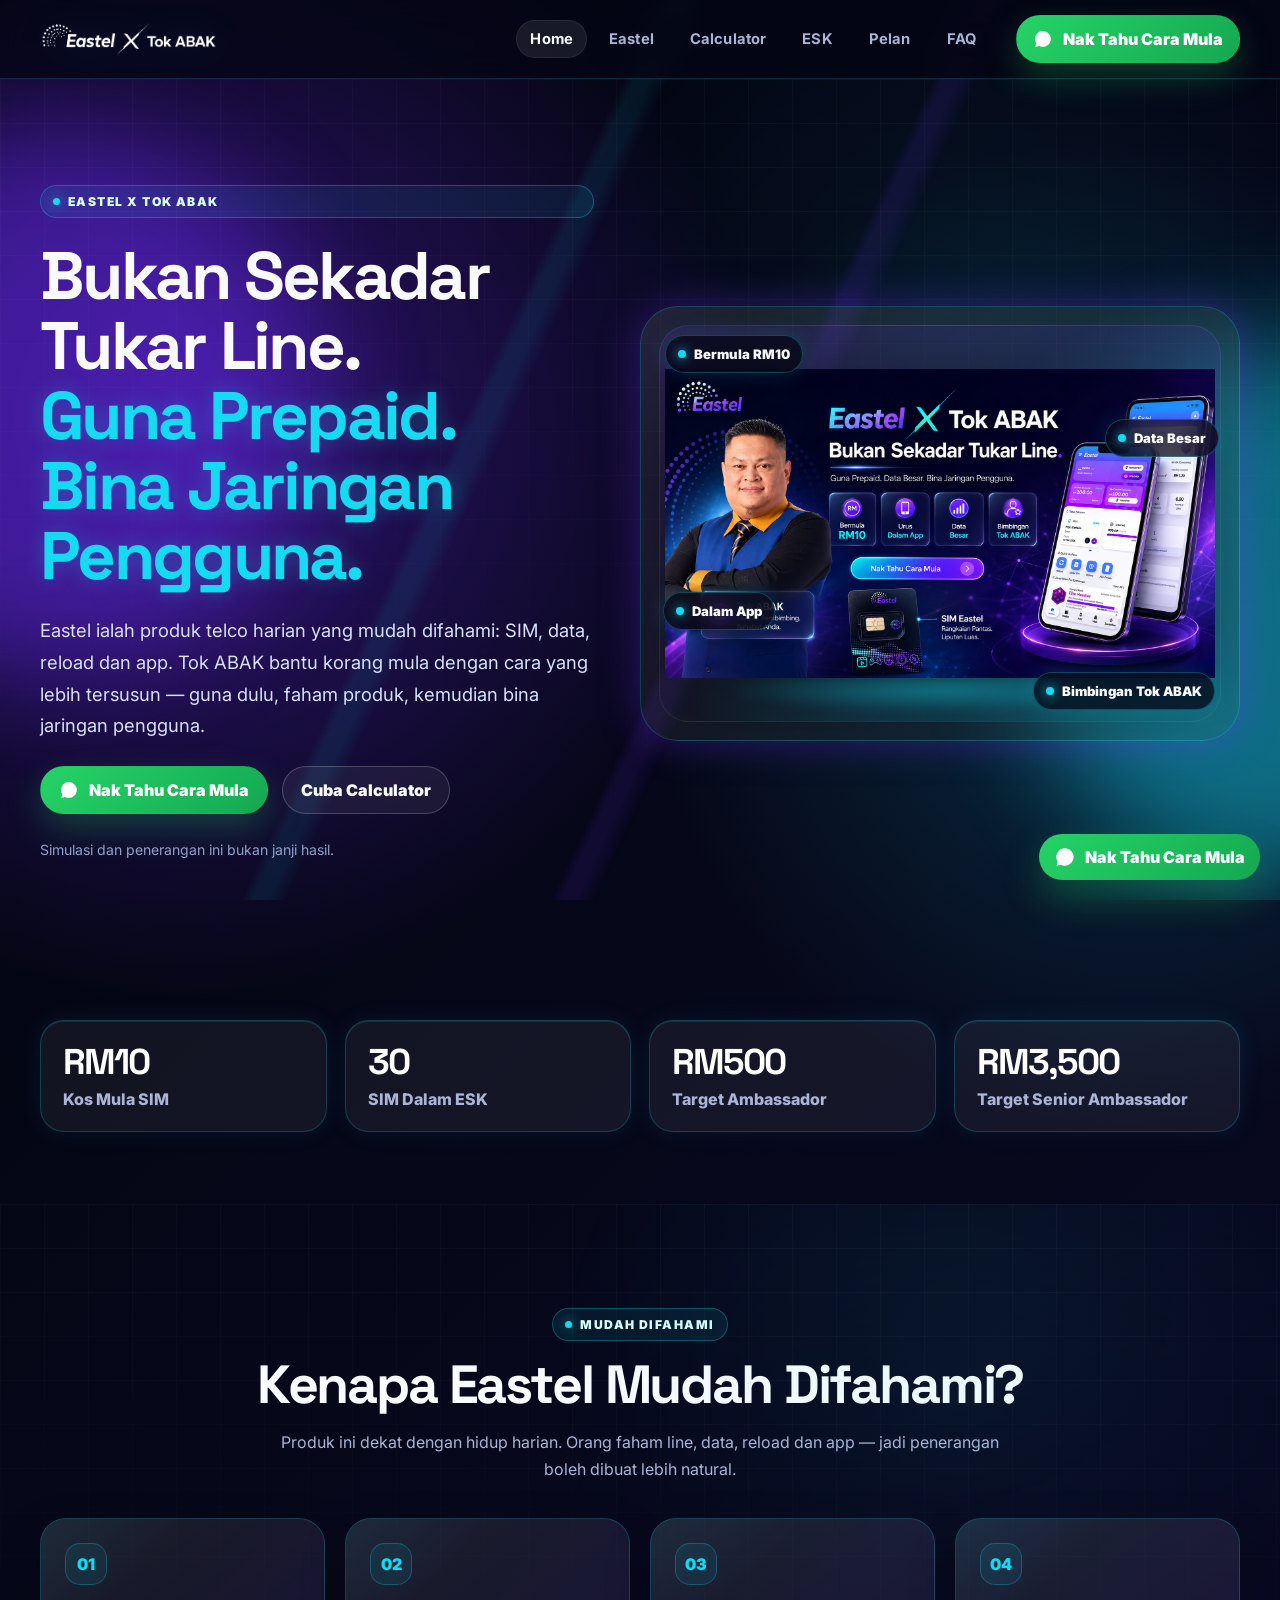
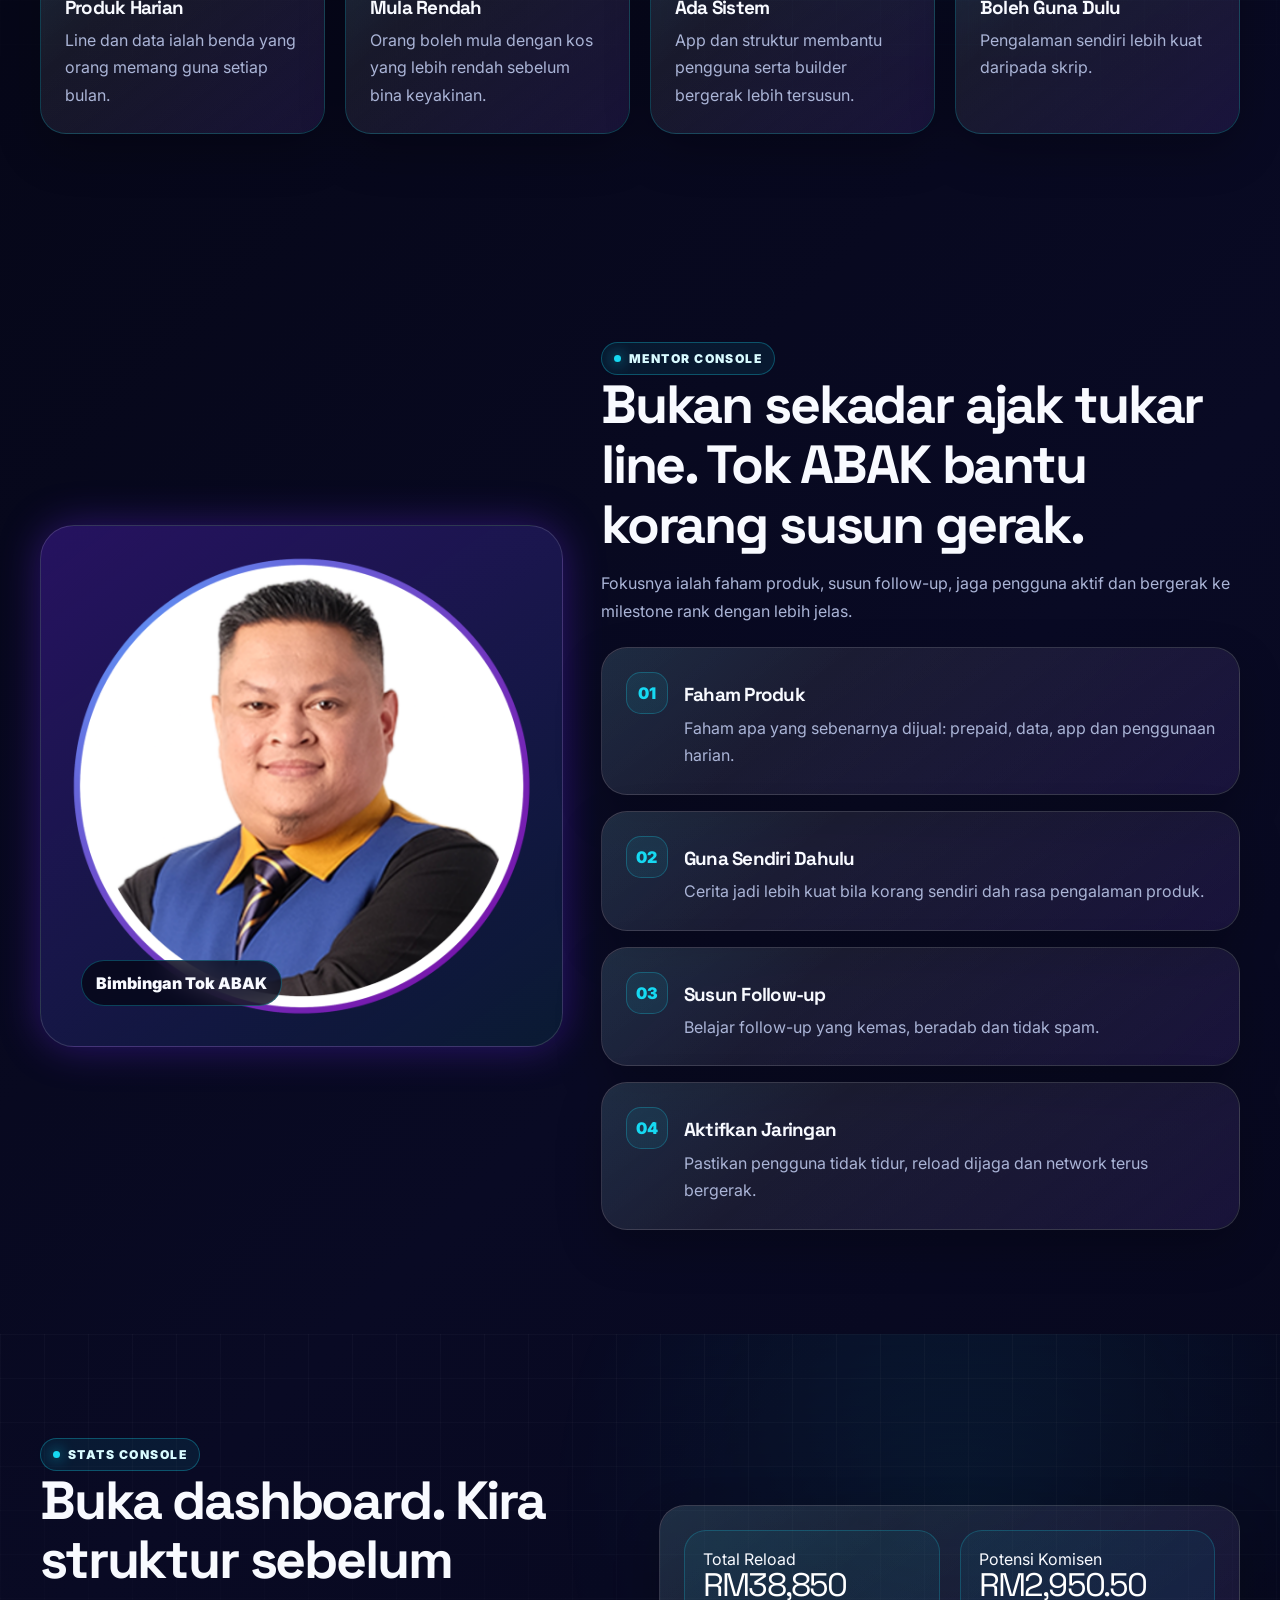
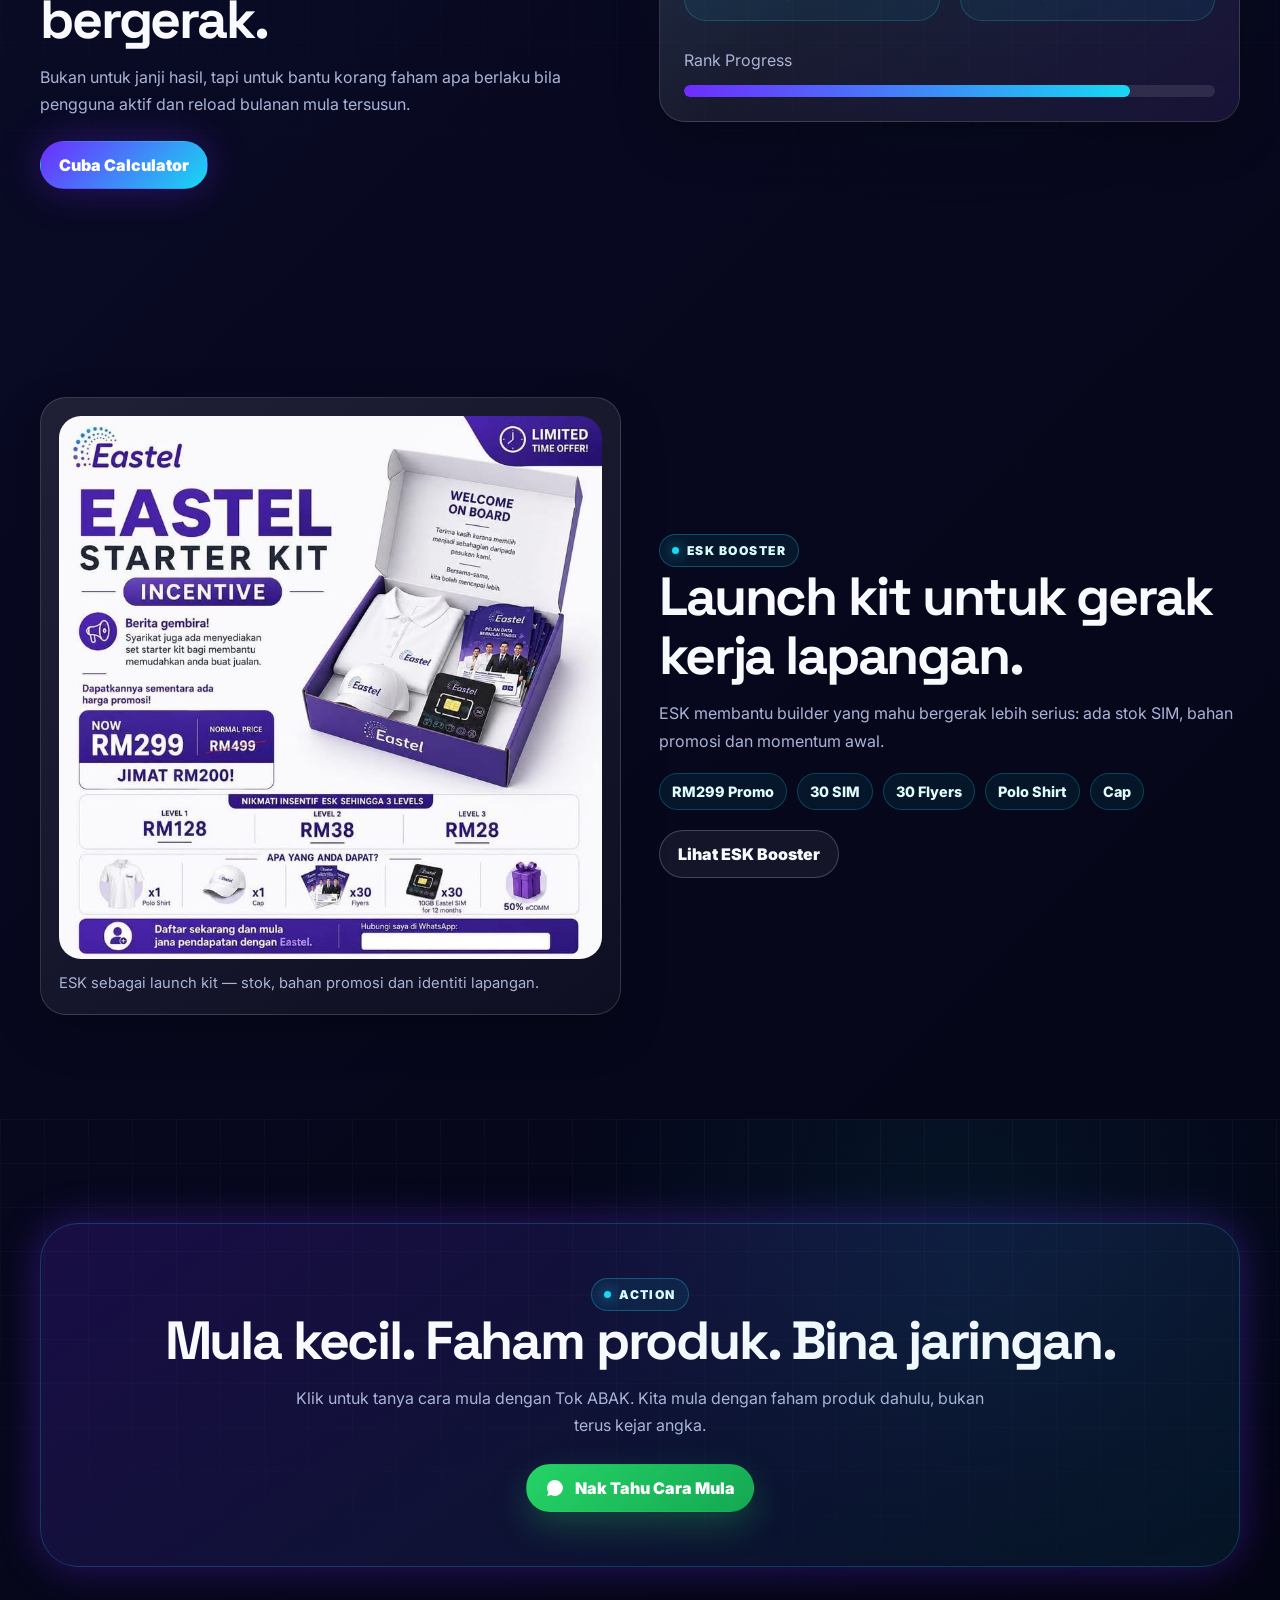
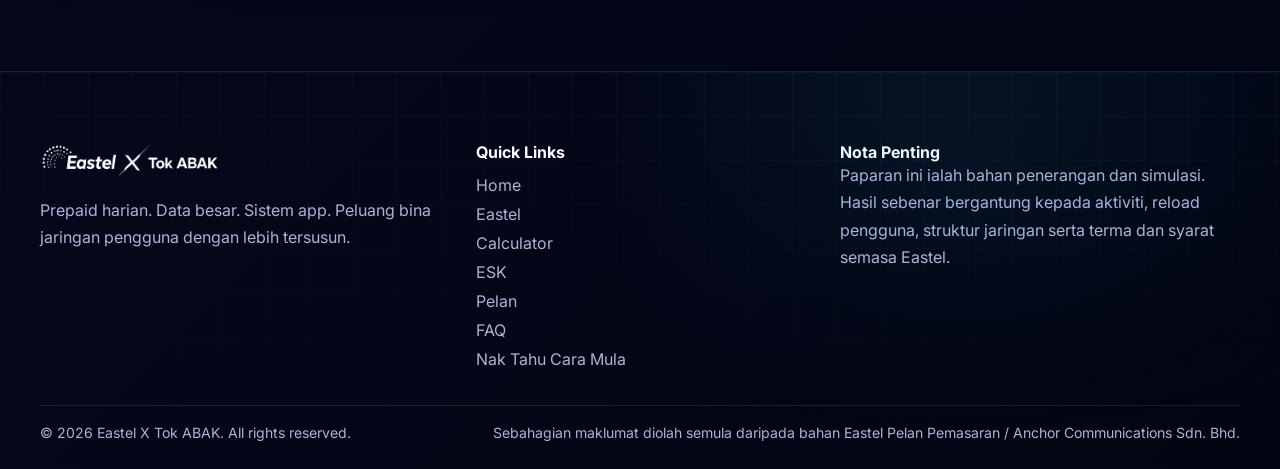
==== index.html @ 1380b823 "Add files via upload" ====
<!doctype html>
<html lang="ms">
<head>
  <meta charset="utf-8">
  <meta name="viewport" content="width=device-width, initial-scale=1">
  <title>Eastel X Tok ABAK | Guna Prepaid. Bina Jaringan Pengguna.</title>
  <meta name="description" content="Laman penerangan Eastel X Tok ABAK untuk faham SIM Eastel, app, reload bulanan, ESK Booster, calculator dan Pelan Pemasaran secara ringkas dan tersusun.">
  <meta property="og:title" content="Eastel X Tok ABAK | Guna Prepaid. Bina Jaringan Pengguna.">
  <meta property="og:description" content="Laman penerangan Eastel X Tok ABAK untuk faham SIM Eastel, app, reload bulanan, ESK Booster, calculator dan Pelan Pemasaran secara ringkas dan tersusun.">
  <meta property="og:image" content="https://jtk-eastel.github.io/TokAbak/assets/og-eastel-tok-abak.png">
  <meta property="og:type" content="website">
  <meta name="twitter:card" content="summary_large_image">
  <link rel="icon" href="assets/favicon.png">
  <link rel="preconnect" href="https://fonts.googleapis.com">
  <link rel="preconnect" href="https://fonts.gstatic.com" crossorigin>
  <link href="https://fonts.googleapis.com/css2?family=Inter:wght@400;500;600;700;800;900&family=Space+Grotesk:wght@600;700&display=swap" rel="stylesheet">
  <link rel="stylesheet" href="style.css">
</head>
<body>
  <div class="site-bg" aria-hidden="true"><span class="orb orb-a"></span><span class="orb orb-b"></span></div>
  <header class="site-header">
  <div class="container nav-shell">
    <a class="brand" href="./"><img src="assets/logo-eastel-x-tokabak-white.png" alt="Eastel X Tok ABAK"></a>
    <nav class="nav-links" aria-label="Navigasi utama"><a class="nav-link active" href="./">Home</a>
<a class="nav-link " href="eastel/">Eastel</a>
<a class="nav-link " href="calculator/">Calculator</a>
<a class="nav-link " href="esk/">ESK</a>
<a class="nav-link " href="pelan-pemasaran/">Pelan</a>
<a class="nav-link " href="faq/">FAQ</a></nav>
    <a class="btn btn-primary nav-cta" href="https://api.whatsapp.com/send/?phone=601175947174&text=NakTahuCaraMula&type=phone_number&app_absent=0" target="_blank" rel="noopener"><img src="assets/whatsapp-logo-white.svg" alt="">Nak Tahu Cara Mula</a>
    <button class="menu-toggle" aria-label="Buka menu" aria-expanded="false" data-menu-toggle><span></span><span></span><span></span></button>
  </div>
  <div class="mobile-panel" data-mobile-menu>
    <div class="mobile-panel-inner">
      <a class="mobile-link active" href="./">Home</a>
<a class="mobile-link " href="eastel/">Eastel</a>
<a class="mobile-link " href="calculator/">Calculator</a>
<a class="mobile-link " href="esk/">ESK</a>
<a class="mobile-link " href="pelan-pemasaran/">Pelan</a>
<a class="mobile-link " href="faq/">FAQ</a>
      <a class="btn btn-primary full" href="https://api.whatsapp.com/send/?phone=601175947174&text=NakTahuCaraMula&type=phone_number&app_absent=0" target="_blank" rel="noopener"><img src="assets/whatsapp-logo-white.svg" alt="">Nak Tahu Cara Mula</a>
    </div>
  </div>
</header>
  <main>
<section class="hero section-dark cyber-bg">
  <div class="container hero-grid">
    <div class="hero-copy reveal">
      <span class="eyebrow">Eastel X Tok ABAK</span>
      <h1>Bukan Sekadar Tukar Line.<br><span class="highlight">Guna Prepaid. Bina Jaringan Pengguna.</span></h1>
      <p class="lead">Eastel ialah produk telco harian yang mudah difahami: SIM, data, reload dan app. Tok ABAK bantu korang mula dengan cara yang lebih tersusun — guna dulu, faham produk, kemudian bina jaringan pengguna.</p>
      <div class="hero-actions">
        <a class="btn btn-primary" href="https://api.whatsapp.com/send/?phone=601175947174&text=NakTahuCaraMula&type=phone_number&app_absent=0" target="_blank" rel="noopener"><img src="assets/whatsapp-logo-white.svg" alt="">Nak Tahu Cara Mula</a>
        <a class="btn btn-ghost" href="calculator/">Cuba Calculator</a>
      </div>
      <p class="mini-disclaimer">Simulasi dan penerangan ini bukan janji hasil.</p>
    </div>
    <div class="hero-stage reveal">
      <div class="hero-composition">
        <img class="hero-img" src="assets/hero-eastel-x-tok-abak.png" alt="Visual Eastel X Tok ABAK dengan app, SIM dan Tok ABAK">
        <div class="platform" aria-hidden="true"></div>
        <div class="hud-chip chip-1"><i></i>Bermula RM10</div>
        <div class="hud-chip chip-2"><i></i>Data Besar</div>
        <div class="hud-chip chip-3"><i></i>Dalam App</div>
        <div class="hud-chip chip-4"><i></i>Bimbingan Tok ABAK</div>
      </div>
    </div>
  </div>
</section>
<section class="section compact">
  <div class="container stats-hud">
    <article class="stat-card reveal"><strong data-count="10" data-prefix="RM">RM10</strong><span>Kos Mula SIM</span></article>
    <article class="stat-card reveal"><strong data-count="30">30</strong><span>SIM Dalam ESK</span></article>
    <article class="stat-card reveal"><strong data-count="500" data-prefix="RM">RM500</strong><span>Target Ambassador</span></article>
    <article class="stat-card reveal"><strong data-count="3500" data-prefix="RM">RM3,500</strong><span>Target Senior Ambassador</span></article>
  </div>
</section>
<section class="section section-dark">
  <div class="container section-head center reveal">
    <span class="eyebrow">Mudah Difahami</span>
    <h2>Kenapa Eastel Mudah Difahami?</h2>
    <p>Produk ini dekat dengan hidup harian. Orang faham line, data, reload dan app — jadi penerangan boleh dibuat lebih natural.</p>
  </div>
  <div class="container grid four">
    <article class="neon-card reveal"><span class="card-icon">01</span><h3>Produk Harian</h3><p>Line dan data ialah benda yang orang memang guna setiap bulan.</p></article>
    <article class="neon-card reveal"><span class="card-icon">02</span><h3>Mula Rendah</h3><p>Orang boleh mula dengan kos yang lebih rendah sebelum bina keyakinan.</p></article>
    <article class="neon-card reveal"><span class="card-icon">03</span><h3>Ada Sistem</h3><p>App dan struktur membantu pengguna serta builder bergerak lebih tersusun.</p></article>
    <article class="neon-card reveal"><span class="card-icon">04</span><h3>Boleh Guna Dulu</h3><p>Pengalaman sendiri lebih kuat daripada skrip.</p></article>
  </div>
</section>
<section class="section">
  <div class="container mentor-console">
    <div class="mentor-frame reveal">
      <img src="assets/tok-abak.png" alt="Tok ABAK sebagai mentor Eastel">
      <div class="mentor-label">Bimbingan Tok ABAK</div>
    </div>
    <div class="reveal">
      <span class="eyebrow">Mentor Console</span>
      <h2>Bukan sekadar ajak tukar line. Tok ABAK bantu korang susun gerak.</h2>
      <p style="margin:16px 0 22px">Fokusnya ialah faham produk, susun follow-up, jaga pengguna aktif dan bergerak ke milestone rank dengan lebih jelas.</p>
      <div class="mission-grid">
        <article class="glass-card mission-card reveal"><span class="mission-id">01</span><div><h3>Faham Produk</h3><p>Faham apa yang sebenarnya dijual: prepaid, data, app dan penggunaan harian.</p></div></article>
        <article class="glass-card mission-card reveal"><span class="mission-id">02</span><div><h3>Guna Sendiri Dahulu</h3><p>Cerita jadi lebih kuat bila korang sendiri dah rasa pengalaman produk.</p></div></article>
        <article class="glass-card mission-card reveal"><span class="mission-id">03</span><div><h3>Susun Follow-up</h3><p>Belajar follow-up yang kemas, beradab dan tidak spam.</p></div></article>
        <article class="glass-card mission-card reveal"><span class="mission-id">04</span><div><h3>Aktifkan Jaringan</h3><p>Pastikan pengguna tidak tidur, reload dijaga dan network terus bergerak.</p></div></article>
      </div>
    </div>
  </div>
</section>
<section class="section section-dark">
  <div class="container split">
    <div class="reveal">
      <span class="eyebrow">Stats Console</span>
      <h2>Buka dashboard. Kira struktur sebelum bergerak.</h2>
      <p style="margin:14px 0 22px">Bukan untuk janji hasil, tapi untuk bantu korang faham apa berlaku bila pengguna aktif dan reload bulanan mula tersusun.</p>
      <a class="btn btn-secondary" href="calculator/">Cuba Calculator</a>
    </div>
    <div class="dashboard-card reveal">
      <div class="grid two">
        <div class="result-tile"><span>Total Reload</span><div class="result-number">RM38,850</div></div>
        <div class="result-tile"><span>Potensi Komisen</span><div class="result-number">RM2,950.50</div></div>
      </div>
      <p style="margin-top:14px">Rank Progress</p>
      <div class="progress-bar"><span style="width:84%"></span></div>
    </div>
  </div>
</section>
<section class="section">
  <div class="container split">
    <div class="product-frame reveal"><img src="assets/esk-starter-kit.jpg" alt="Eastel Starter Kit"><p class="holo-caption">ESK sebagai launch kit — stok, bahan promosi dan identiti lapangan.</p></div>
    <div class="reveal">
      <span class="eyebrow">ESK Booster</span>
      <h2>Launch kit untuk gerak kerja lapangan.</h2>
      <p style="margin:14px 0 18px">ESK membantu builder yang mahu bergerak lebih serius: ada stok SIM, bahan promosi dan momentum awal.</p>
      <div class="pill-list"><span>RM299 Promo</span><span>30 SIM</span><span>30 Flyers</span><span>Polo Shirt</span><span>Cap</span></div>
      <br><a class="btn btn-ghost" href="esk/">Lihat ESK Booster</a>
    </div>
  </div>
</section>
<section class="section section-dark">
  <div class="container cta-panel reveal">
    <span class="eyebrow">Action</span>
    <h2>Mula kecil. Faham produk. Bina jaringan.</h2>
    <p>Klik untuk tanya cara mula dengan Tok ABAK. Kita mula dengan faham produk dahulu, bukan terus kejar angka.</p>
    <a class="btn btn-primary" href="https://api.whatsapp.com/send/?phone=601175947174&text=NakTahuCaraMula&type=phone_number&app_absent=0" target="_blank" rel="noopener"><img src="assets/whatsapp-logo-white.svg" alt="">Nak Tahu Cara Mula</a>
  </div>
</section>
</main>
  <footer class="site-footer section-dark">
  <div class="container footer-grid">
    <div class="footer-brand">
      <img src="assets/logo-eastel-x-tokabak-white.png" alt="Eastel X Tok ABAK">
      <p>Prepaid harian. Data besar. Sistem app. Peluang bina jaringan pengguna dengan lebih tersusun.</p>
    </div>
    <div class="footer-links">
      <strong>Quick Links</strong>
      <div><a href="./">Home</a>
<a href="eastel/">Eastel</a>
<a href="calculator/">Calculator</a>
<a href="esk/">ESK</a>
<a href="pelan-pemasaran/">Pelan</a>
<a href="faq/">FAQ</a>
<a href="https://api.whatsapp.com/send/?phone=601175947174&text=NakTahuCaraMula&type=phone_number&app_absent=0" target="_blank" rel="noopener">Nak Tahu Cara Mula</a></div>
    </div>
    <div class="footer-note">
      <strong>Nota Penting</strong>
      <p>Paparan ini ialah bahan penerangan dan simulasi. Hasil sebenar bergantung kepada aktiviti, reload pengguna, struktur jaringan serta terma dan syarat semasa Eastel.</p>
    </div>
  </div>
  <div class="container footer-bottom">
    <span>© 2026 Eastel X Tok ABAK. All rights reserved.</span>
    <span>Sebahagian maklumat diolah semula daripada bahan Eastel Pelan Pemasaran / Anchor Communications Sdn. Bhd.</span>
  </div>
</footer>
<a class="floating-wa" href="https://api.whatsapp.com/send/?phone=601175947174&text=NakTahuCaraMula&type=phone_number&app_absent=0" target="_blank" rel="noopener" aria-label="Nak Tahu Cara Mula"><img src="assets/whatsapp-logo-white.svg" alt=""><span>Nak Tahu Cara Mula</span></a>
  <script src="script.js"></script>
</body>
</html>
---- style.css ----
:root{
  --bg:#050615; --bg-deep:#080a22; --bg-soft:#101338;
  --panel:rgba(255,255,255,.065); --panel-strong:rgba(255,255,255,.1); --panel-glass:rgba(13,16,48,.74);
  --purple:#6f2cff; --violet:#8b35ff; --cyan:#16d9f2; --blue:#3b82f6; --green:#25d366;
  --text:#f8faff; --muted:#aab4d6; --muted-strong:#d9e0ff;
  --border:rgba(255,255,255,.14); --border-glow:rgba(22,217,242,.34);
  --soft-panel:#f7f5ff; --dark-text:#0d1022; --muted-dark:#5f6680;
  --radius-md:18px; --radius-lg:26px; --radius-xl:34px;
  --shadow-glow:0 0 40px rgba(111,44,255,.35); --shadow-cyan:0 0 32px rgba(22,217,242,.28);
  --container:1200px;
}
*{box-sizing:border-box}
html{scroll-behavior:smooth}
body{
  margin:0; font-family:Inter,system-ui,-apple-system,Segoe UI,sans-serif; color:var(--text);
  background:
    radial-gradient(circle at 14% 8%, rgba(111,44,255,.42), transparent 36rem),
    radial-gradient(circle at 88% 12%, rgba(22,217,242,.18), transparent 31rem),
    linear-gradient(135deg,#03040d 0%,#090a24 50%,#030411 100%);
  min-height:100vh; overflow-x:hidden;
}
body.menu-open{overflow:hidden}
a{color:inherit;text-decoration:none}
img{max-width:100%;display:block}
button,input,select{font:inherit}
.container{width:min(var(--container),calc(100% - 40px));margin-inline:auto}
.section{padding:104px 0;position:relative}
.section.compact{padding:72px 0}
.section-dark{position:relative;overflow:hidden}
.section-dark::before,.cyber-bg::before{
  content:"";position:absolute;inset:0;pointer-events:none;opacity:.52;
  background-image:
    linear-gradient(rgba(255,255,255,.055) 1px,transparent 1px),
    linear-gradient(90deg,rgba(255,255,255,.055) 1px,transparent 1px),
    radial-gradient(circle at 75% 30%,rgba(22,217,242,.18),transparent 26rem);
  background-size:44px 44px,44px 44px,100% 100%;
  mask-image:linear-gradient(to bottom,black,transparent 95%);
}
.site-bg{position:fixed;inset:0;overflow:hidden;pointer-events:none;z-index:-3}
.site-bg::after{content:"";position:absolute;inset:-20%;background:linear-gradient(115deg,transparent 0 42%,rgba(22,217,242,.08) 42.5% 43.2%,transparent 44% 55%,rgba(111,44,255,.11) 55.5% 56.1%,transparent 57%);animation:gridShift 18s linear infinite}
.orb{position:absolute;width:34rem;height:34rem;border-radius:999px;filter:blur(55px);opacity:.42;animation:floatOrb 12s ease-in-out infinite alternate}
.orb-a{background:var(--purple);left:-14rem;top:8rem}.orb-b{background:var(--cyan);right:-18rem;top:38%;animation-delay:-4s}
@keyframes gridShift{to{transform:translate3d(70px,40px,0)}}
@keyframes floatOrb{to{transform:translate3d(4rem,-2rem,0) scale(1.08)}}
@media(prefers-reduced-motion:reduce){*,*::before,*::after{animation:none!important;transition:none!important;scroll-behavior:auto!important}}
.site-header{position:sticky;top:0;z-index:1000;background:rgba(5,6,21,.72);backdrop-filter:blur(18px);border-bottom:1px solid rgba(22,217,242,.18)}
.nav-shell{min-height:78px;display:flex;align-items:center;gap:26px}
.brand{display:inline-flex;align-items:center;flex:0 0 auto}.brand img{width:178px;max-height:56px;object-fit:contain;filter:drop-shadow(0 0 18px rgba(22,217,242,.2))}
.nav-links{margin-left:auto;display:flex;align-items:center;gap:8px}.nav-link{padding:10px 14px;border-radius:999px;color:var(--muted);font-weight:700;font-size:.92rem;letter-spacing:.01em}.nav-link:hover,.nav-link.active{color:var(--text);background:rgba(255,255,255,.08);box-shadow:inset 0 0 0 1px rgba(255,255,255,.08)}
.btn{display:inline-flex;align-items:center;justify-content:center;gap:10px;padding:13px 18px;border-radius:999px;border:1px solid transparent;font-weight:900;line-height:1;cursor:pointer;transition:.2s ease;white-space:nowrap;min-height:48px}
.btn img{width:20px;height:20px}.btn-primary{background:linear-gradient(135deg,var(--green),#15a852);color:white;box-shadow:0 14px 34px rgba(37,211,102,.26)}.btn-primary:hover{transform:translateY(-2px);box-shadow:0 20px 42px rgba(37,211,102,.34)}
.btn-secondary{background:linear-gradient(135deg,var(--purple),var(--cyan));color:white;box-shadow:var(--shadow-glow)}.btn-secondary:hover,.btn-ghost:hover{transform:translateY(-2px)}
.btn-ghost{border-color:rgba(255,255,255,.2);background:rgba(255,255,255,.06);color:var(--text)}.btn.full{width:100%}
.nav-cta{padding-inline:16px}.menu-toggle{display:none;margin-left:auto;width:48px;height:48px;border:1px solid var(--border);background:rgba(255,255,255,.06);border-radius:16px;align-items:center;justify-content:center;flex-direction:column;gap:5px}.menu-toggle span{width:20px;height:2px;border-radius:4px;background:var(--text)}
.mobile-panel{display:none;position:fixed;inset:78px 16px auto 16px;z-index:999}.mobile-panel-inner{border:1px solid var(--border);background:rgba(8,10,34,.94);backdrop-filter:blur(22px);border-radius:26px;padding:18px;box-shadow:var(--shadow-glow)}.mobile-link{display:block;padding:15px 16px;border-radius:16px;color:var(--muted);font-weight:900}.mobile-link.active,.mobile-link:hover{color:var(--text);background:rgba(255,255,255,.08)}
.eyebrow{display:inline-flex;align-items:center;gap:8px;padding:8px 12px;border:1px solid rgba(22,217,242,.3);border-radius:999px;color:#d9fbff;background:rgba(22,217,242,.08);font-size:.76rem;font-weight:900;letter-spacing:.12em;text-transform:uppercase}.eyebrow::before{content:"";width:7px;height:7px;border-radius:999px;background:var(--cyan);box-shadow:0 0 14px var(--cyan)}
h1,h2,h3{font-family:"Space Grotesk",Inter,sans-serif;margin:0;color:var(--text);letter-spacing:-.04em}h1{font-size:clamp(2.65rem,6.3vw,5.5rem);line-height:1.03}h2{font-size:clamp(2rem,4.2vw,3.45rem);line-height:1.11}h3{font-size:1.18rem;line-height:1.18}p{color:var(--muted);line-height:1.72;font-size:clamp(1rem,1.2vw,1.1rem);margin:0}.lead{font-size:1.15rem;color:var(--muted-strong);max-width:760px}.highlight{color:var(--cyan);text-shadow:0 0 20px rgba(22,217,242,.28)}
.hero{padding:106px 0 86px;min-height:calc(100vh - 78px);display:flex;align-items:center}.hero-grid{position:relative;z-index:1;display:grid;grid-template-columns:minmax(0,1.02fr) minmax(390px,.98fr);gap:54px;align-items:center}.hero-copy{display:grid;gap:24px}.hero-copy p{max-width:690px}.hero-actions{display:flex;gap:14px;align-items:center;flex-wrap:wrap}.mini-disclaimer{font-size:.88rem!important;color:#8fa0cb!important}.hero-stage{position:relative}.hero-composition{position:relative;min-height:560px;border:1px solid rgba(22,217,242,.22);border-radius:38px;background:linear-gradient(145deg,rgba(255,255,255,.1),rgba(255,255,255,.035));box-shadow:var(--shadow-glow);overflow:hidden;padding:24px}.hero-composition::before{content:"";position:absolute;inset:18px;border-radius:30px;border:1px solid rgba(255,255,255,.08);background:radial-gradient(circle at 50% 80%,rgba(22,217,242,.22),transparent 16rem),linear-gradient(180deg,rgba(111,44,255,.12),transparent);z-index:0}.hero-img{position:relative;z-index:2;width:100%;height:100%;object-fit:contain;filter:drop-shadow(0 25px 50px rgba(0,0,0,.46))}.platform{position:absolute;left:14%;right:14%;bottom:40px;height:44px;border-radius:999px;background:radial-gradient(ellipse at center,rgba(22,217,242,.58),transparent 70%);filter:blur(4px);animation:pulseGlow 3s ease-in-out infinite alternate}.hud-chip{position:absolute;z-index:3;display:flex;align-items:center;gap:8px;padding:10px 12px;border-radius:999px;border:1px solid rgba(22,217,242,.28);background:rgba(5,6,21,.72);backdrop-filter:blur(12px);font-weight:900;font-size:.82rem;box-shadow:0 0 22px rgba(22,217,242,.15)}.hud-chip i{width:8px;height:8px;border-radius:999px;background:var(--cyan);box-shadow:0 0 12px var(--cyan)}.chip-1{top:28px;left:24px}.chip-2{top:112px;right:20px}.chip-3{bottom:110px;left:22px}.chip-4{bottom:30px;right:24px}@keyframes pulseGlow{to{opacity:.65;transform:scaleX(1.12)}}
.section-head{display:grid;gap:14px;margin-bottom:34px}.section-head.center{text-align:center;justify-items:center}.section-head p{max-width:760px}.grid{display:grid;gap:20px}.grid.four{grid-template-columns:repeat(4,1fr)}.grid.three{grid-template-columns:repeat(3,1fr)}.grid.two{grid-template-columns:repeat(2,1fr)}
.glass-card,.neon-card,.dashboard-card,.product-frame,.table-card,.faq-item{position:relative;border:1px solid var(--border);background:linear-gradient(145deg,rgba(255,255,255,.095),rgba(255,255,255,.035));border-radius:var(--radius-lg);padding:24px;box-shadow:0 18px 46px rgba(0,0,0,.24);overflow:hidden}.glass-card::after,.neon-card::after,.dashboard-card::after{content:"";position:absolute;inset:0;border-radius:inherit;pointer-events:none;background:linear-gradient(135deg,rgba(22,217,242,.08),transparent 32%,rgba(111,44,255,.1));opacity:.85}.glass-card>* ,.neon-card>* ,.dashboard-card>*{position:relative;z-index:1}.glass-card h3,.neon-card h3{margin:12px 0 8px}.card-icon,.mission-id{display:inline-grid;place-items:center;min-width:42px;height:42px;border-radius:15px;border:1px solid rgba(22,217,242,.26);background:rgba(22,217,242,.08);color:var(--cyan);font-weight:900}.neon-card{border-color:rgba(22,217,242,.22)}.neon-card:hover{box-shadow:var(--shadow-cyan);transform:translateY(-3px)}.dark-card{background:rgba(8,10,34,.65)}
.stats-hud{display:grid;grid-template-columns:repeat(4,1fr);gap:18px}.stat-card{padding:22px;border:1px solid rgba(22,217,242,.22);border-radius:24px;background:rgba(255,255,255,.06);box-shadow:inset 0 1px 0 rgba(255,255,255,.08),0 0 26px rgba(22,217,242,.08)}.stat-card strong{display:block;font-family:"Space Grotesk";font-size:clamp(1.75rem,3.2vw,3rem);line-height:1.05;white-space:nowrap;color:white}.stat-card span{display:block;margin-top:8px;color:var(--muted);font-weight:800}
.mentor-console{display:grid;grid-template-columns:.9fr 1.1fr;gap:38px;align-items:center}.mentor-frame{position:relative;border-radius:34px;padding:22px;background:linear-gradient(145deg,rgba(111,44,255,.3),rgba(22,217,242,.08));border:1px solid rgba(255,255,255,.14);box-shadow:var(--shadow-glow)}.mentor-frame img{border-radius:26px;width:100%;max-height:560px;object-fit:cover;object-position:center top}.mentor-label{position:absolute;left:40px;bottom:40px;padding:12px 14px;border-radius:999px;background:rgba(5,6,21,.76);border:1px solid rgba(22,217,242,.28);backdrop-filter:blur(14px);font-weight:900}.mission-grid{display:grid;gap:16px}.mission-card{display:grid;grid-template-columns:auto 1fr;gap:16px;align-items:start}.split{display:grid;grid-template-columns:1fr 1fr;gap:38px;align-items:center}.product-frame{padding:18px}.product-frame img{border-radius:22px;width:100%;object-fit:contain;background:rgba(0,0,0,.18)}.holo-caption{margin-top:12px;color:var(--muted);font-size:.92rem}.pill-list{display:flex;gap:10px;flex-wrap:wrap}.pill-list span,.chapter-pills a{padding:9px 12px;border-radius:999px;border:1px solid rgba(22,217,242,.24);background:rgba(22,217,242,.07);font-weight:800;color:#dffcff;font-size:.9rem}.cta-panel{text-align:center;border:1px solid rgba(22,217,242,.22);border-radius:38px;background:linear-gradient(145deg,rgba(111,44,255,.18),rgba(22,217,242,.08));padding:54px;box-shadow:var(--shadow-glow)}.cta-panel p{max-width:720px;margin:14px auto 24px}.light-section{background:linear-gradient(180deg,#f7f5ff,#eef3ff);color:var(--dark-text)}.light-section h2,.light-section h3{color:var(--dark-text)}.light-section p{color:var(--muted-dark)}.light-card{background:white;border:1px solid rgba(13,16,34,.1);box-shadow:0 18px 38px rgba(13,16,34,.08);color:var(--dark-text)}.light-card p{color:var(--muted-dark)}
.dashboard-layout{display:grid;grid-template-columns:300px minmax(0,1fr) 320px;gap:18px;align-items:start}.control-panel,.result-panel{position:sticky;top:100px}.form-group{display:grid;gap:8px;margin-bottom:16px}.form-group label{font-weight:900;color:var(--muted-strong)}select,input{width:100%;border:1px solid rgba(255,255,255,.14);border-radius:16px;background:rgba(255,255,255,.08);color:var(--text);padding:13px 14px;outline:none}select option{color:#111}.preset-tabs{display:flex;gap:8px;flex-wrap:wrap}.preset-tabs button,.rank-tabs button{border:1px solid var(--border);background:rgba(255,255,255,.06);color:var(--muted);border-radius:999px;padding:10px 13px;font-weight:900;cursor:pointer}.preset-tabs button.active,.rank-tabs button.active{background:linear-gradient(135deg,var(--purple),var(--cyan));color:white;border-color:transparent}.level-groups{display:grid;gap:16px}.level-group{border:1px solid var(--border);border-radius:24px;padding:16px;background:rgba(255,255,255,.04)}.level-group h3{font-size:1rem;margin-bottom:12px}.level-grid{display:grid;grid-template-columns:repeat(3,1fr);gap:10px}.level-card{border:1px solid rgba(255,255,255,.12);background:rgba(255,255,255,.055);border-radius:18px;padding:12px}.level-card.locked{opacity:.48}.level-card.unlocked{border-color:rgba(22,217,242,.42);box-shadow:0 0 18px rgba(22,217,242,.1)}.level-card label{display:flex;justify-content:space-between;gap:8px;font-weight:900;margin-bottom:8px}.level-card small{color:var(--muted)}.level-card input{padding:10px;border-radius:12px}.result-number{font-family:"Space Grotesk";font-size:clamp(2rem,4vw,3.5rem);line-height:1.02;color:white;white-space:nowrap}.result-tile{padding:18px;border-radius:22px;border:1px solid rgba(22,217,242,.22);background:rgba(22,217,242,.06);margin-bottom:12px}.progress-bar{height:12px;border-radius:999px;background:rgba(255,255,255,.1);overflow:hidden;margin-top:10px}.progress-bar span{display:block;height:100%;width:0%;background:linear-gradient(90deg,var(--purple),var(--cyan));border-radius:inherit;transition:width .5s ease}.breakdown{display:grid;gap:8px;margin-top:14px}.breakdown-row{display:flex;justify-content:space-between;gap:12px;color:var(--muted);border-bottom:1px solid rgba(255,255,255,.08);padding-bottom:8px}.breakdown-row b{color:var(--text)}.disclaimer{border:1px solid rgba(255,184,77,.28);background:rgba(255,184,77,.08);color:#ffe7b0;border-radius:18px;padding:14px;font-size:.92rem;line-height:1.55}.esk-calc{display:grid;grid-template-columns:repeat(3,1fr);gap:14px}.esk-results{display:grid;grid-template-columns:repeat(4,1fr);gap:14px;margin-top:20px}.rank-ladder{display:grid;grid-template-columns:repeat(4,1fr);gap:18px;position:relative}.rank-card{min-height:230px}.rank-card .rate{font-family:"Space Grotesk";font-size:2rem;color:var(--cyan);margin:12px 0}.verification-wall{display:grid;grid-template-columns:1fr 1fr;gap:18px}.verification-wall .product-frame:first-child{grid-row:span 2}.chapter-pills{display:flex;gap:10px;overflow-x:auto;padding-bottom:8px;margin:22px 0 30px}.chapter-pills a{flex:0 0 auto}.data-table{width:100%;border-collapse:separate;border-spacing:0;overflow:hidden;border-radius:20px}.data-table th,.data-table td{padding:15px 16px;border-bottom:1px solid rgba(255,255,255,.1);text-align:left}.data-table th{color:#dffcff;background:rgba(22,217,242,.08)}.data-table td{color:var(--muted-strong)}.table-wrap{overflow-x:auto;border:1px solid var(--border);border-radius:22px;background:rgba(255,255,255,.045)}.timeline{display:grid;grid-template-columns:repeat(4,1fr);gap:14px}.timeline-card strong{display:block;color:var(--cyan);font-family:"Space Grotesk";font-size:1.5rem;white-space:nowrap}.faq-list{display:grid;gap:14px;max-width:900px;margin-inline:auto}.faq-item{padding:0}.faq-question{width:100%;border:0;background:transparent;color:var(--text);display:flex;align-items:center;justify-content:space-between;gap:24px;padding:22px 24px;cursor:pointer;text-align:left;font-weight:900}.faq-icon{width:34px;height:34px;border-radius:999px;border:1px solid rgba(22,217,242,.26);display:grid;place-items:center;flex:0 0 auto;color:var(--cyan);background:rgba(22,217,242,.08)}.faq-answer{display:grid;grid-template-rows:0fr;transition:grid-template-rows .25s ease}.faq-answer>div{overflow:hidden;padding:0 24px}.faq-item.open{border-color:rgba(22,217,242,.38);box-shadow:var(--shadow-cyan)}.faq-item.open .faq-answer{grid-template-rows:1fr}.faq-item.open .faq-answer>div{padding-bottom:22px}.faq-item.open .faq-icon{background:linear-gradient(135deg,var(--purple),var(--cyan));color:white}.site-footer{padding:70px 0 28px;border-top:1px solid rgba(22,217,242,.16)}.footer-grid{display:grid;grid-template-columns:1.1fr .9fr 1.1fr;gap:36px}.footer-brand img{width:180px;margin-bottom:18px}.footer-links div{display:grid;gap:9px;margin-top:13px}.footer-links a{color:var(--muted)}.footer-links a:hover{color:var(--cyan)}.footer-bottom{border-top:1px solid rgba(255,255,255,.1);margin-top:36px;padding-top:18px;display:flex;justify-content:space-between;gap:16px;color:var(--muted);font-size:.88rem}.floating-wa{position:fixed;right:20px;bottom:20px;z-index:998;display:flex;align-items:center;gap:9px;padding:12px 15px;border-radius:999px;background:linear-gradient(135deg,var(--green),#15a852);box-shadow:0 18px 38px rgba(37,211,102,.28);font-weight:900}.floating-wa img{width:22px;height:22px}.reveal{opacity:0;transform:translateY(18px);transition:opacity .6s ease,transform .6s ease}.reveal.in-view{opacity:1;transform:none}
@media(max-width:1060px){.nav-links,.nav-cta{display:none}.menu-toggle{display:flex}.mobile-panel.open{display:block}.hero-grid,.mentor-console,.split,.dashboard-layout{grid-template-columns:1fr}.hero{padding-top:82px}.hero-composition{min-height:auto}.control-panel,.result-panel{position:relative;top:auto}.stats-hud,.grid.four,.rank-ladder,.esk-results{grid-template-columns:repeat(2,1fr)}.verification-wall{grid-template-columns:1fr}.verification-wall .product-frame:first-child{grid-row:auto}.footer-grid{grid-template-columns:1fr 1fr}}
@media(max-width:720px){.container{width:min(100% - 28px, var(--container))}.section{padding:64px 0}.hero{min-height:auto;padding:64px 0}.hero-grid{gap:28px}.hero-actions .btn{width:100%}h1{font-size:clamp(2.2rem,12vw,3.4rem)}h2{font-size:clamp(1.8rem,9vw,2.55rem)}.brand img{width:138px}.stats-hud,.grid.three,.grid.four,.grid.two,.esk-calc,.esk-results,.timeline{grid-template-columns:1fr}.level-grid{grid-template-columns:1fr}.hero-composition{border-radius:26px;padding:12px}.hud-chip{position:relative;display:inline-flex;top:auto!important;left:auto!important;right:auto!important;bottom:auto!important;margin:5px;font-size:.74rem}.hero-composition .hud-wrap{position:absolute;left:14px;right:14px;bottom:14px;display:flex;flex-wrap:wrap}.cta-panel{padding:34px 20px}.footer-grid,.footer-bottom{grid-template-columns:1fr;display:grid}.floating-wa span{display:none}.floating-wa{border-radius:50%;width:56px;height:56px;justify-content:center;padding:0}.result-number{font-size:2.15rem}.stat-card strong{white-space:normal;overflow-wrap:normal}.table-wrap{margin-inline:-4px}.data-table th,.data-table td{padding:13px 12px;white-space:nowrap}}

/* === FINAL PRESENTATION QA AMEND: overflow-safe graphics & numbers === */
:root{
  --num-max: 2.85rem;
}

/* Slightly tighter hero typography for presentation screens */
h1{font-size:clamp(2.45rem,5.25vw,4.75rem);line-height:1.04;}
.hero-grid{grid-template-columns:minmax(0,.96fr) minmax(420px,1.04fr);gap:46px;}
.hero-composition{
  min-height:clamp(380px,34vw,500px);
  display:flex;
  align-items:center;
  justify-content:center;
}
.hero-img{height:auto;max-height:100%;object-fit:contain;}
.platform{bottom:28px;}

/* Universal numeric safety: no cropped money values */
.dashboard-card,
.result-panel,
.result-tile,
.stat-card,
.product-frame,
.glass-card,
.neon-card{min-width:0;}
.result-tile,
.stat-card{
  overflow:visible;
}
.result-tile span,
.stat-card span{
  display:block;
}
.result-number,
.timeline-card strong,
.stat-card strong{
  max-width:100%;
  white-space:nowrap;
  overflow:visible;
  text-overflow:clip;
  letter-spacing:-.055em;
}
.result-number{
  font-size:clamp(1.85rem,3.1vw,var(--num-max));
}
.result-panel .result-number{
  font-size:clamp(1.85rem,2.6vw,2.55rem);
}
.dashboard-card .result-number{
  font-size:clamp(1.75rem,2.55vw,2.45rem);
}
.stat-card strong{
  font-size:clamp(1.65rem,2.8vw,2.65rem);
}

/* Better console layout: give Result HUD more room and let center shrink safely */
.dashboard-layout{
  grid-template-columns:minmax(250px,290px) minmax(0,1fr) minmax(360px,420px);
  gap:22px;
}
.result-panel{
  overflow:visible;
}
.result-panel .result-tile{
  padding:18px 20px;
}
.breakdown-row{
  align-items:flex-start;
}
.breakdown-row span{min-width:0;line-height:1.35;}
.breakdown-row b{white-space:nowrap;}

/* Mini dashboard cards must reflow instead of cutting values */
.dashboard-card .grid.two{
  grid-template-columns:repeat(auto-fit,minmax(240px,1fr));
}

/* ESK result cards: never force 4 columns if currency is long */
.esk-results{
  grid-template-columns:repeat(auto-fit,minmax(240px,1fr));
  align-items:stretch;
}
.esk-results .result-tile{
  min-height:126px;
}
.esk-results .result-number{
  font-size:clamp(2rem,3vw,2.9rem);
}

/* ESK form spacing presentation-ready */
.esk-calc{grid-template-columns:repeat(3,minmax(0,1fr));}
.preset-tabs{row-gap:10px;}

/* FAQ hero card: no placeholder feel */
.faq-question span:first-child{line-height:1.35;}
.faq-icon{font-size:1.2rem;font-weight:900;}

/* Presentation screen widths */
@media(max-width:1180px){
  .dashboard-layout{grid-template-columns:1fr;}
  .control-panel,.result-panel{position:relative;top:auto;}
  .result-panel .result-number{font-size:clamp(2rem,7vw,3.2rem);}
  .dashboard-card .result-number{font-size:clamp(2rem,5vw,3rem);}
}

@media(max-width:900px){
  .hero-grid{grid-template-columns:1fr;}
  .hero-composition{min-height:auto;padding:16px;}
  .hero-img{width:100%;}
  .platform{display:none;}
  .stats-hud{grid-template-columns:repeat(2,minmax(0,1fr));}
}

@media(max-width:720px){
  h1{font-size:clamp(2.15rem,10vw,3.25rem);}
  .result-number,
  .result-panel .result-number,
  .dashboard-card .result-number,
  .esk-results .result-number{
    font-size:clamp(1.85rem,10vw,2.65rem);
  }
  .stat-card strong{
    white-space:nowrap;
    font-size:clamp(1.7rem,9vw,2.55rem);
  }
  .stats-hud{grid-template-columns:1fr 1fr;gap:12px;}
  .stat-card{padding:18px 16px;border-radius:20px;}
  .stat-card span{font-size:.86rem;line-height:1.25;}
  .dashboard-card .grid.two{grid-template-columns:1fr;}
  .esk-calc,.esk-results{grid-template-columns:1fr;}
  .result-tile{padding:16px;}
}

@media(max-width:430px){
  .stats-hud{grid-template-columns:1fr;}
  .result-number,
  .result-panel .result-number,
  .dashboard-card .result-number,
  .esk-results .result-number{
    font-size:clamp(1.75rem,9vw,2.35rem);
    letter-spacing:-.06em;
  }
}

/* Pelan final polish: presentation-safe spacing and balanced Scenario Aiman cards */
.page-hero{
  min-height:auto!important;
  padding:96px 0 64px!important;
}
.page-hero .hero-grid{
  align-items:start;
}
.nav-strip-section{
  padding:18px 0 54px!important;
  position:sticky;
  top:78px;
  z-index:20;
  background:linear-gradient(180deg,rgba(5,6,21,.78),rgba(5,6,21,.46),rgba(5,6,21,0));
  backdrop-filter:blur(10px);
}
.chapter-pills-clean{
  width:fit-content;
  max-width:100%;
  margin:0 auto;
  justify-content:center;
  align-items:center;
  flex-wrap:wrap;
  gap:12px;
  overflow:visible;
  padding:10px 12px;
  border:1px solid rgba(22,217,242,.16);
  border-radius:999px;
  background:rgba(5,6,21,.42);
  box-shadow:0 16px 34px rgba(0,0,0,.18);
}
.chapter-pills-clean a{
  margin:0;
  min-width:max-content;
  padding:10px 15px;
  line-height:1;
  box-shadow:inset 0 0 0 1px rgba(255,255,255,.04);
}
.chapter-pills-clean a:hover{
  transform:translateY(-1px);
  border-color:rgba(22,217,242,.48);
  background:linear-gradient(135deg,rgba(111,44,255,.34),rgba(22,217,242,.18));
}
#aiman .split{
  align-items:start;
  grid-template-columns:minmax(0,1.08fr) minmax(420px,.92fr);
}
.scenario-panel{
  min-width:0;
}
.aiman-timeline{
  display:grid;
  grid-template-columns:repeat(2,minmax(0,1fr));
  gap:16px;
}
.aiman-timeline .timeline-card{
  min-width:0;
  min-height:142px;
  padding:22px 24px;
  display:flex;
  flex-direction:column;
  justify-content:center;
  gap:12px;
  overflow:visible;
}
.aiman-timeline .timeline-card span{
  color:var(--muted-strong);
  font-weight:900;
  line-height:1.16;
  font-size:clamp(.92rem,1vw,1.05rem);
}
.aiman-timeline .timeline-card strong{
  display:block;
  max-width:100%;
  font-family:"Space Grotesk",Inter,sans-serif;
  font-size:clamp(1.58rem,2.15vw,2.28rem);
  line-height:1;
  letter-spacing:-.06em;
  color:var(--cyan);
  white-space:nowrap;
  overflow:visible;
}
.aiman-timeline .total-card{
  border-color:rgba(22,217,242,.36);
  background:linear-gradient(145deg,rgba(22,217,242,.13),rgba(111,44,255,.12));
  box-shadow:0 0 28px rgba(22,217,242,.11);
}
.learning-card{
  margin-top:18px;
  padding:24px;
}
.learning-card h3{
  margin-bottom:8px;
}
@media(max-width:1060px){
  .nav-strip-section{position:relative;top:auto;padding:16px 0 42px!important;}
  .chapter-pills-clean{width:100%;justify-content:flex-start;flex-wrap:nowrap;overflow-x:auto;border-radius:24px;}
  #aiman .split{grid-template-columns:1fr;}
}
@media(max-width:720px){
  .page-hero{padding:74px 0 42px!important;}
  .nav-strip-section{padding:8px 0 34px!important;}
  .aiman-timeline{grid-template-columns:1fr;}
  .aiman-timeline .timeline-card{min-height:auto;padding:20px;}
  .aiman-timeline .timeline-card strong{font-size:clamp(1.82rem,9vw,2.35rem);letter-spacing:-.055em;}
}

/* === V6 MOBILE-ONLY FINAL QA ===
   Desktop/tablet-wide visual remains untouched. These rules only affect mobile/tablet-small layout. */
@media (max-width: 900px){
  html,body{width:100%;max-width:100%;overflow-x:hidden;}
  .site-header{backdrop-filter:blur(16px);}
  .nav-shell{min-height:68px;gap:12px;}
  .brand img{width:148px;max-height:46px;}
  .mobile-panel{inset:76px 12px auto 12px;}
  .mobile-panel-inner{padding:14px;border-radius:22px;}
  .mobile-link{padding:13px 14px;font-size:.96rem;}

  .container{width:min(100% - 30px,var(--container));}
  .section{padding:66px 0;}
  .section.compact{padding:48px 0;}
  .section-head{margin-bottom:24px;gap:10px;}
  .section-head.center{text-align:left;justify-items:start;}
  .section-head.center p{margin-inline:0;}

  .hero,
  .page-hero{padding:64px 0 50px!important;min-height:auto!important;}
  .hero-grid{grid-template-columns:1fr!important;gap:28px;}
  .hero-copy{gap:18px;}
  .hero-copy p,.lead{max-width:100%;font-size:1rem;line-height:1.62;}
  h1{font-size:clamp(2.18rem,9.6vw,3.15rem);line-height:1.04;letter-spacing:-.055em;}
  h2{font-size:clamp(1.78rem,7.2vw,2.42rem);line-height:1.12;letter-spacing:-.045em;}
  h3{font-size:1.08rem;}
  .eyebrow{font-size:.68rem;letter-spacing:.1em;padding:7px 10px;max-width:100%;}

  .hero-actions{display:grid;grid-template-columns:1fr;gap:10px;width:100%;}
  .hero-actions .btn{width:100%;min-height:50px;}
  .btn{min-height:48px;padding:12px 16px;font-size:.94rem;}

  /* Hero graphics: stack image + chips neatly instead of flex-row clutter */
  .hero-composition{display:block!important;min-height:auto!important;border-radius:26px;padding:14px;}
  .hero-composition::before{inset:10px;border-radius:22px;}
  .hero-img{width:100%;height:auto;max-height:420px;object-fit:contain;margin:0 auto;}
  .platform{display:none!important;}
  .hud-chip{position:static!important;display:inline-flex;margin:6px 5px 0 0;font-size:.72rem;line-height:1;padding:9px 10px;max-width:100%;white-space:nowrap;}

  .stats-hud{grid-template-columns:repeat(2,minmax(0,1fr));gap:12px;}
  .stat-card{padding:17px 15px;border-radius:20px;min-width:0;}
  .stat-card strong{font-size:clamp(1.42rem,7.2vw,2.25rem);letter-spacing:-.055em;white-space:nowrap;}
  .stat-card span{font-size:.82rem;line-height:1.25;margin-top:7px;}

  .glass-card,.neon-card,.dashboard-card,.product-frame,.table-card,.faq-item{border-radius:22px;padding:20px;}
  .grid,.mission-grid{gap:14px;}
  .grid.three,.grid.four,.grid.two,.mentor-console,.split,.dashboard-layout,.verification-wall{grid-template-columns:1fr!important;}
  .rank-ladder{grid-template-columns:1fr!important;gap:14px;}
  .rank-card{min-height:auto;}
  .rank-card .rate{font-size:1.55rem;}

  .mentor-frame{padding:14px;border-radius:26px;}
  .mentor-frame img{border-radius:20px;max-height:440px;object-fit:cover;}
  .mentor-label{left:24px;right:24px;bottom:24px;text-align:center;font-size:.86rem;}
  .mission-card{grid-template-columns:auto minmax(0,1fr);gap:12px;}
  .mission-id,.card-icon{min-width:38px;height:38px;border-radius:13px;font-size:.88rem;}

  .product-frame{padding:14px;}
  .product-frame img{border-radius:18px;max-height:460px;object-fit:contain;}
  .holo-caption{font-size:.86rem;line-height:1.45;}
  .pill-list{gap:8px;}
  .pill-list span{font-size:.82rem;padding:8px 10px;}

  .dashboard-layout{gap:16px;}
  .control-panel,.result-panel{position:relative!important;top:auto!important;}
  .control-panel{order:1;}
  .dashboard-layout>section.dashboard-card{order:2;}
  .result-panel{order:3;}
  .preset-tabs{display:flex;flex-wrap:nowrap;overflow-x:auto;padding-bottom:3px;-webkit-overflow-scrolling:touch;}
  .preset-tabs button{flex:0 0 auto;}
  .level-groups{gap:12px;}
  .level-group{padding:14px;border-radius:20px;}
  .level-grid{grid-template-columns:1fr!important;gap:9px;}
  .level-card{padding:11px;border-radius:16px;}

  .result-tile{padding:16px;border-radius:20px;margin-bottom:10px;}
  .result-tile span{font-size:.9rem;line-height:1.25;}
  .result-number,
  .result-panel .result-number,
  .dashboard-card .result-number,
  .esk-results .result-number,
  .aiman-timeline .timeline-card strong{
    font-size:clamp(1.72rem,8.4vw,2.45rem)!important;
    line-height:1!important;
    letter-spacing:-.06em;
    white-space:nowrap;
  }
  .breakdown-row{font-size:.92rem;gap:10px;}
  .breakdown-row span{max-width:70%;}
  .breakdown-row b{font-size:.95rem;}

  .esk-calc,.esk-results{grid-template-columns:1fr!important;gap:12px;}
  .esk-results .result-tile{min-height:auto;}
  .form-group{margin-bottom:13px;}
  input,select{border-radius:14px;padding:12px 13px;}

  .table-wrap{border-radius:18px;margin-inline:0;overflow-x:auto;-webkit-overflow-scrolling:touch;}
  .data-table{min-width:520px;}
  .data-table th,.data-table td{padding:12px 13px;font-size:.9rem;white-space:nowrap;}

  .nav-strip-section{position:relative!important;top:auto!important;padding:8px 0 28px!important;background:transparent!important;backdrop-filter:none!important;}
  .chapter-pills-clean{width:100%;max-width:100%;margin:0;justify-content:flex-start;flex-wrap:nowrap;overflow-x:auto;padding:8px;border-radius:20px;gap:8px;-webkit-overflow-scrolling:touch;}
  .chapter-pills-clean a{padding:9px 12px;font-size:.82rem;}

  #aiman .split{grid-template-columns:1fr!important;gap:20px;}
  .aiman-timeline{grid-template-columns:1fr!important;gap:12px;}
  .aiman-timeline .timeline-card{min-height:auto;padding:18px 18px;gap:8px;border-radius:20px;}
  .aiman-timeline .timeline-card span{font-size:.92rem;}
  .learning-card{margin-top:14px;padding:20px;}

  .faq-list{gap:12px;}
  .faq-question{padding:18px 18px;gap:14px;align-items:center;}
  .faq-question span:first-child{line-height:1.3;font-size:.98rem;}
  .faq-icon{width:30px;height:30px;font-size:1rem;}
  .faq-answer>div{padding:0 18px;}
  .faq-item.open .faq-answer>div{padding-bottom:18px;}

  .cta-panel{border-radius:28px;padding:32px 20px;}
  .site-footer{padding:52px 0 24px;}
  .footer-grid{grid-template-columns:1fr!important;gap:24px;}
  .footer-brand img{width:158px;}
  .footer-bottom{display:grid!important;grid-template-columns:1fr!important;gap:10px;text-align:left;}
  .floating-wa{right:14px;bottom:14px;width:54px;height:54px;border-radius:50%;padding:0;justify-content:center;}
  .floating-wa span{display:none;}
}

@media (max-width: 520px){
  .container{width:min(100% - 24px,var(--container));}
  .site-header{border-bottom-color:rgba(22,217,242,.12);}
  .nav-shell{min-height:64px;}
  .brand img{width:132px;}
  .menu-toggle{width:44px;height:44px;border-radius:14px;}
  .mobile-panel{inset:70px 10px auto 10px;}

  .section{padding:54px 0;}
  .section.compact{padding:38px 0;}
  .hero,.page-hero{padding:48px 0 38px!important;}
  h1{font-size:clamp(2rem,11.3vw,2.72rem);}
  h2{font-size:clamp(1.58rem,8.8vw,2.1rem);}
  p,.lead{font-size:.96rem;line-height:1.58;}
  .mini-disclaimer{font-size:.8rem!important;}

  .hero-copy{gap:15px;}
  .hero-composition{padding:10px;border-radius:22px;}
  .hero-composition::before{inset:7px;border-radius:18px;}
  .hero-img{max-height:330px;}
  .hud-chip{font-size:.68rem;padding:8px 9px;margin-top:5px;}

  .stats-hud{grid-template-columns:1fr!important;}
  .stat-card{padding:16px 15px;}
  .stat-card strong{font-size:2rem;}

  .glass-card,.neon-card,.dashboard-card,.product-frame,.table-card{padding:17px;border-radius:20px;}
  .mentor-frame img{max-height:380px;}
  .mission-card{grid-template-columns:1fr;}
  .mission-id,.card-icon{width:max-content;min-width:36px;height:36px;}

  .product-frame img{max-height:380px;}
  .result-number,
  .result-panel .result-number,
  .dashboard-card .result-number,
  .esk-results .result-number,
  .aiman-timeline .timeline-card strong{
    font-size:clamp(1.62rem,9.6vw,2.22rem)!important;
  }
  .result-tile{padding:14px 15px;}
  .breakdown-row{display:grid;grid-template-columns:1fr auto;align-items:start;}
  .breakdown-row span{max-width:100%;}

  .page-hero .dashboard-card{padding:16px;}
  .chapter-pills-clean{border-radius:18px;}
  .aiman-timeline .timeline-card{padding:16px;}
  .faq-question{padding:16px;}
  .faq-answer>div{padding:0 16px;}
  .cta-panel{padding:28px 16px;}
}

@media (max-width: 380px){
  .container{width:min(100% - 20px,var(--container));}
  .btn{font-size:.88rem;padding-inline:12px;}
  h1{font-size:clamp(1.86rem,12vw,2.38rem);}
  h2{font-size:clamp(1.46rem,9vw,1.92rem);}
  .hero-img{max-height:285px;}
  .hud-chip{font-size:.64rem;padding:7px 8px;}
  .result-number,
  .result-panel .result-number,
  .dashboard-card .result-number,
  .esk-results .result-number,
  .aiman-timeline .timeline-card strong{
    font-size:clamp(1.48rem,9.5vw,1.95rem)!important;
  }
  .data-table{min-width:480px;}
}

/* === V7 MOBILE-ONLY BONUS PENDAFTARAN ALIGNMENT FIX ===
   Scope: mobile/tablet-small only. Desktop layout remains untouched. */
@media (max-width: 900px){
  #bonus .section-head{
    text-align:left;
  }
  #bonus .table-wrap.container{
    width:min(100% - 30px,var(--container));
    margin-left:auto;
    margin-right:auto;
    padding:0;
    overflow:visible;
  }
  #bonus .data-table{
    width:100%;
    min-width:0;
    table-layout:fixed;
  }
  #bonus .data-table th,
  #bonus .data-table td{
    white-space:normal;
    text-align:center;
    padding:15px 10px;
    font-size:.94rem;
    line-height:1.25;
  }
  #bonus .data-table th:first-child,
  #bonus .data-table td:first-child{
    text-align:left;
    width:34%;
    padding-left:18px;
  }
  #bonus .data-table th:nth-child(2),
  #bonus .data-table td:nth-child(2),
  #bonus .data-table th:nth-child(3),
  #bonus .data-table td:nth-child(3){
    width:33%;
  }
}

@media (max-width: 520px){
  #bonus .table-wrap.container{
    width:min(100% - 24px,var(--container));
    border-radius:22px;
  }
  #bonus .data-table th,
  #bonus .data-table td{
    padding:14px 8px;
    font-size:.88rem;
  }
  #bonus .data-table th:first-child,
  #bonus .data-table td:first-child{
    padding-left:14px;
  }
  #bonus .data-table th:nth-child(2){font-size:.82rem;}
}

@media (max-width: 380px){
  #bonus .table-wrap.container{width:min(100% - 20px,var(--container));}
  #bonus .data-table{min-width:0!important;}
  #bonus .data-table th,
  #bonus .data-table td{font-size:.82rem;padding:12px 6px;}
  #bonus .data-table th:first-child,
  #bonus .data-table td:first-child{padding-left:12px;}
}


/* === V8 CALCULATOR RANK UNLOCK SIMULATOR === */
.calculator-hero{min-height:auto!important;padding:96px 0 72px!important;}
.calc-preview-card{display:grid;gap:18px;align-self:center;}
.unlock-preview-line{display:flex;align-items:center;gap:10px;color:#dffcff;text-transform:uppercase;letter-spacing:.08em;font-weight:900;font-size:.86rem;}
.preview-dot{width:9px;height:9px;border-radius:50%;background:var(--cyan);box-shadow:0 0 14px var(--cyan);}
.preview-ranks{display:flex;align-items:center;gap:10px;flex-wrap:wrap;}
.preview-rank{border:1px solid rgba(255,255,255,.15);background:rgba(255,255,255,.06);color:var(--muted);padding:10px 13px;border-radius:999px;font-weight:900;}
.preview-rank.active{color:white;background:linear-gradient(135deg,var(--purple),var(--cyan));border-color:transparent;}
.preview-arrow{color:var(--cyan);font-weight:900;}
.unlock-dashboard{display:grid;grid-template-columns:minmax(270px,310px) minmax(0,1fr) minmax(340px,400px);grid-template-areas:"setup journey result";gap:20px;align-items:start;}
.rank-setup{grid-area:setup;position:sticky;top:100px;}
.unlock-journey{grid-area:journey;}
.unlock-result{grid-area:result;position:sticky;top:100px;overflow:visible;}
.rank-setup h2,.unlock-journey h2{font-size:clamp(1.65rem,2.6vw,2.35rem);margin:14px 0 10px;}
.field-label{display:block;margin:8px 0 10px;font-weight:900;color:var(--muted-strong);}
.unlock-help-card{display:grid;grid-template-columns:auto 1fr;gap:12px;border:1px solid rgba(22,217,242,.22);background:rgba(22,217,242,.06);border-radius:20px;padding:14px;margin-top:18px;}
.unlock-help-card strong{display:block;color:var(--text);margin-bottom:4px;}
.unlock-help-card p{font-size:.9rem;line-height:1.5;}
.help-icon{display:grid;place-items:center;width:34px;height:34px;border-radius:12px;background:linear-gradient(135deg,var(--purple),var(--cyan));font-weight:900;}
.rank-unlock-stack{display:grid;gap:16px;margin-top:22px;}
.rank-unlock-panel{border:1px solid rgba(255,255,255,.14);background:rgba(255,255,255,.045);border-radius:24px;padding:16px;transition:border-color .25s ease, box-shadow .25s ease, opacity .25s ease;}
.rank-unlock-panel.is-unlocked{border-color:rgba(22,217,242,.38);box-shadow:0 0 28px rgba(22,217,242,.12);}
.rank-unlock-panel.is-locked{border-color:rgba(255,255,255,.10);background:rgba(255,255,255,.032);}
.rank-unlock-head{display:grid;grid-template-columns:auto minmax(0,1fr) auto;gap:14px;align-items:start;}
.rank-unlock-head h3{margin:0 0 5px;font-size:1.15rem;}
.rank-unlock-head p{font-size:.92rem;line-height:1.45;}
.state-icon,.rank-status-icon{display:grid;place-items:center;width:42px;height:42px;border-radius:16px;border:1px solid rgba(255,255,255,.14);background:rgba(255,255,255,.06);color:var(--muted);flex:0 0 auto;}
.state-icon svg,.rank-status-icon svg{width:22px;height:22px;fill:none;stroke:currentColor;stroke-width:2;stroke-linecap:round;stroke-linejoin:round;}
.rank-unlock-panel.is-unlocked .state-icon,.rank-status-icon{color:var(--cyan);border-color:rgba(22,217,242,.35);background:rgba(22,217,242,.09);box-shadow:0 0 16px rgba(22,217,242,.12);}
.unlock-badge{align-self:start;border:1px solid rgba(255,255,255,.13);background:rgba(255,255,255,.055);color:var(--muted);padding:7px 10px;border-radius:999px;font-size:.75rem;font-weight:900;text-transform:uppercase;letter-spacing:.08em;white-space:nowrap;}
.rank-unlock-panel.is-unlocked .unlock-badge{color:#dffcff;border-color:rgba(22,217,242,.34);background:rgba(22,217,242,.10);}
.rank-locked-message{display:none;margin-top:14px;border:1px dashed rgba(255,255,255,.18);border-radius:18px;padding:14px;color:var(--muted-strong);background:rgba(255,255,255,.04);line-height:1.5;}
.rank-unlock-panel.is-locked .rank-locked-message{display:block;}
.rank-unlock-panel.is-locked .unlock-level-grid{display:none;}
.unlock-level-grid{grid-template-columns:repeat(3,minmax(0,1fr));gap:10px;margin-top:16px;}
.unlock-level-card{display:grid;gap:9px;}
.unlock-level-card span{display:flex;justify-content:space-between;gap:10px;align-items:center;}
.unlock-level-card b{font-size:1.02rem;}
.unlock-level-card small{color:var(--cyan);font-weight:900;}
.unlock-level-card input:disabled{opacity:.45;cursor:not-allowed;}
.rank-status{display:flex;align-items:center;gap:12px;margin:16px 0;border:1px solid rgba(22,217,242,.24);background:rgba(22,217,242,.075);border-radius:22px;padding:14px;}
.rank-status small{display:block;color:var(--muted);font-weight:800;margin-bottom:3px;}
.rank-status strong{display:block;color:white;font-family:"Space Grotesk";font-size:1.18rem;line-height:1.1;}
.primary-result{background:linear-gradient(145deg,rgba(22,217,242,.10),rgba(111,44,255,.08));}
.result-mini-grid{display:grid;grid-template-columns:1fr 1fr;gap:10px;}
.result-tile.compact{padding:14px;margin-bottom:12px;}
.result-number.small{font-size:clamp(1.55rem,2.2vw,2.05rem)!important;letter-spacing:-.055em;}
.milestone-card{margin-top:12px;border:1px solid rgba(255,255,255,.10);background:rgba(255,255,255,.045);border-radius:18px;padding:13px;}
.milestone-head{display:flex;justify-content:space-between;align-items:center;gap:12px;color:var(--muted-strong);font-weight:900;}
.milestone-head b{color:#dffcff;font-size:.86rem;white-space:nowrap;}
.row-locked b{color:var(--muted);}
.row-unlocked b{color:var(--text);}

@media(max-width:1180px){
  .unlock-dashboard{grid-template-columns:minmax(260px,320px) minmax(0,1fr);grid-template-areas:"setup result" "journey journey";}
  .rank-setup,.unlock-result{position:relative;top:auto;}
}
@media(max-width:900px){
  .calculator-hero{padding:68px 0 42px!important;}
  .unlock-dashboard{grid-template-columns:1fr!important;grid-template-areas:"result" "setup" "journey";gap:16px;}
  .unlock-result{position:relative!important;top:auto!important;}
  .rank-setup{position:relative!important;top:auto!important;}
  .unlock-journey h2,.rank-setup h2{font-size:clamp(1.65rem,7vw,2.15rem);}
  .rank-unlock-head{grid-template-columns:auto minmax(0,1fr);}
  .unlock-badge{grid-column:2;justify-self:start;margin-top:-4px;}
  .unlock-level-grid{grid-template-columns:1fr!important;}
  .rank-status{margin-top:14px;}
  .result-mini-grid{grid-template-columns:1fr 1fr;}
  .result-number.small{font-size:clamp(1.55rem,7vw,2.05rem)!important;}
  .primary-result .result-number{font-size:clamp(1.95rem,9vw,2.8rem)!important;}
}
@media(max-width:520px){
  .calc-preview-card{padding:17px;}
  .preview-ranks{gap:7px;}
  .preview-rank{padding:8px 10px;font-size:.82rem;}
  .preview-arrow{font-size:.88rem;}
  .unlock-help-card{grid-template-columns:1fr;padding:13px;}
  .state-icon,.rank-status-icon{width:38px;height:38px;border-radius:14px;}
  .rank-unlock-panel{padding:14px;border-radius:21px;}
  .rank-unlock-head{gap:11px;}
  .rank-unlock-head p{font-size:.88rem;}
  .rank-locked-message{font-size:.9rem;padding:13px;}
  .result-mini-grid{grid-template-columns:1fr;gap:0;}
  .milestone-head{align-items:flex-start;flex-direction:column;gap:4px;}
  .breakdown-row{grid-template-columns:1fr auto;}
}

/* =========================================================
   V9 CALCULATOR GUIDED UX PATCH
   Scope: calculator page only. Rank names preserved exactly.
   ========================================================= */
.calculator-story-hero .lead{max-width:760px;}
.rank-story-card .preview-ranks{display:flex;align-items:center;gap:10px;flex-wrap:wrap;}
.rank-story-card .preview-rank{white-space:normal;text-align:center;line-height:1.25;padding:10px 12px;}
.calculator-guided-section{padding-top:74px;}
.guided-calculator-intro{margin-bottom:26px;max-width:900px;}
.guided-calculator-intro h2{max-width:760px;}
.guided-calculator-intro p{max-width:760px;color:var(--muted);}
.guided-unlock-dashboard{grid-template-columns:minmax(280px,330px) minmax(0,1fr) minmax(350px,410px);}
.guided-setup h2,.guided-journey h2{font-size:clamp(1.65rem,2.4vw,2.45rem);}
.guided-mode-tabs{display:grid;grid-template-columns:1fr 1fr;gap:10px;margin-bottom:18px;}
.guided-mode-tabs button{white-space:normal;line-height:1.25;min-height:48px;}
.friendly-help-card{align-items:flex-start;}
.friendly-help-card .help-icon{width:34px;height:34px;display:grid;place-items:center;border-radius:999px;background:rgba(22,217,242,.12);border:1px solid rgba(22,217,242,.28);color:var(--cyan);font-weight:900;flex:0 0 auto;}
.guided-result{position:sticky;top:98px;}
.guided-result .rank-status{margin-bottom:15px;}
.guided-result .primary-result{background:linear-gradient(135deg,rgba(22,217,242,.12),rgba(111,44,255,.11));}
.guided-result .result-number{font-size:clamp(2rem,3.5vw,3.35rem);letter-spacing:-.045em;}
.guided-result .result-number.small{font-size:clamp(1.5rem,2.3vw,2.1rem);}
.guided-result .result-mini-grid{display:grid;grid-template-columns:1fr 1fr;gap:10px;}
.guided-result .compact{margin-bottom:0;}
.guided-journey p{max-width:720px;}
.guided-rank-panel{padding:18px;}
.guided-rank-panel .rank-unlock-head h3{font-size:clamp(1.15rem,1.8vw,1.42rem);}
.guided-rank-panel .rank-unlock-head p{color:var(--muted);}
.guided-rank-panel .rank-locked-message{font-size:1rem;line-height:1.55;border-radius:18px;background:rgba(255,255,255,.055);border:1px dashed rgba(255,255,255,.16);padding:14px 15px;color:var(--muted-strong);}
.guided-rank-panel.is-locked .rank-locked-message{display:block;}
.guided-rank-panel.is-unlocked .rank-locked-message{display:none;}
.guided-level-grid{grid-template-columns:repeat(3,minmax(0,1fr));gap:12px;margin-top:16px;}
.guided-level-card{display:grid;gap:9px;min-width:0;}
.guided-level-card .level-card-head{display:flex;align-items:center;justify-content:space-between;gap:8px;margin:0;}
.guided-level-card em{font-style:normal;color:var(--muted);font-size:.82rem;line-height:1.25;min-height:2.2em;}
.guided-level-card input{font-size:1.05rem;font-weight:800;}
.guided-rank-panel.is-locked{opacity:.82;}
.guided-rank-panel.is-locked .state-icon svg path,.guided-rank-panel.is-locked .state-icon svg rect{stroke:currentColor;fill:none;stroke-width:1.8;stroke-linecap:round;stroke-linejoin:round;}
.guided-rank-panel.is-unlocked .state-icon svg path,.guided-rank-panel.is-unlocked .state-icon svg rect,.rank-status-icon svg path,.rank-status-icon svg rect{stroke:currentColor;fill:none;stroke-width:1.8;stroke-linecap:round;stroke-linejoin:round;}
.unlock-badge{white-space:nowrap;}
.row-locked b{color:var(--muted);}
.row-unlocked b{color:#dffcff;}

@media(max-width:1180px){
  .guided-unlock-dashboard{grid-template-columns:minmax(260px,320px) minmax(0,1fr);grid-template-areas:"setup result" "journey journey";}
  .guided-setup{grid-area:setup;}
  .guided-result{grid-area:result;}
  .guided-journey{grid-area:journey;}
  .guided-level-grid{grid-template-columns:repeat(2,minmax(0,1fr));}
}

@media(max-width:760px){
  .calculator-story-hero{padding:64px 0 38px!important;}
  .calculator-story-hero .hero-grid{gap:22px;}
  .calculator-story-hero h1{font-size:clamp(2.28rem,10vw,3.6rem);line-height:1.02;}
  .rank-story-card{padding:16px;}
  .rank-story-card .preview-ranks{gap:7px;}
  .rank-story-card .preview-arrow{display:none;}
  .rank-story-card .preview-rank{flex:1 1 100%;font-size:.86rem;padding:9px 10px;}
  .calculator-guided-section{padding-top:48px;}
  .guided-calculator-intro{margin-bottom:18px;}
  .guided-calculator-intro h2{font-size:clamp(1.85rem,8vw,2.6rem);}
  .guided-unlock-dashboard{grid-template-columns:1fr!important;grid-template-areas:"result" "setup" "journey"!important;gap:15px;}
  .guided-result{position:relative!important;top:auto!important;order:1;}
  .guided-setup{order:2;}
  .guided-journey{order:3;}
  .guided-mode-tabs{grid-template-columns:1fr;}
  .guided-result .result-number{font-size:clamp(2.05rem,10vw,2.8rem);white-space:normal;word-break:keep-all;}
  .guided-result .result-number.small{font-size:clamp(1.5rem,7vw,2.05rem);}
  .guided-result .result-mini-grid{grid-template-columns:1fr;}
  .milestone-head{align-items:flex-start;flex-direction:column;gap:4px;}
  .rank-unlock-head{grid-template-columns:auto minmax(0,1fr)!important;align-items:start;}
  .rank-unlock-head .unlock-badge{grid-column:1 / -1;justify-self:start;margin-left:50px;}
  .guided-level-grid{grid-template-columns:1fr!important;}
  .guided-level-card em{min-height:auto;}
  .guided-rank-panel .rank-locked-message{font-size:.94rem;padding:13px;}
}

@media(max-width:420px){
  .calculator-story-hero h1{font-size:clamp(2rem,11vw,3rem);}
  .guided-calculator-intro h2{font-size:clamp(1.65rem,9vw,2.35rem);}
  .guided-result .result-number{font-size:clamp(1.86rem,9.5vw,2.45rem);}
  .guided-result .result-tile{padding:15px;border-radius:18px;}
  .guided-rank-panel{padding:14px;border-radius:20px;}
  .state-icon,.rank-status-icon{width:36px;height:36px;}
}


/* V10 Calculator Simulation Focus: calculator page removes CTA clutter; compact unlock cards */
.calculator-page .nav-cta{display:none!important;}
.guided-result .btn.full{display:none!important;}
.guided-journey .rank-unlock-stack{gap:12px;}
.guided-rank-panel.is-locked{padding:14px 15px;min-height:auto;}
.guided-rank-panel.is-locked .rank-unlock-head{align-items:center;}
.guided-rank-panel.is-locked .rank-unlock-head p{font-size:.86rem;line-height:1.35;margin-top:2px;color:var(--muted);}
.guided-rank-panel.is-locked .rank-locked-message{margin-top:10px;padding:11px 13px;border-radius:16px;font-size:.88rem;line-height:1.38;background:rgba(255,255,255,.045);}
.guided-rank-panel.is-unlocked .guided-level-grid{animation:rankOpen .38s ease both;}
@keyframes rankOpen{from{opacity:0;transform:translateY(10px);}to{opacity:1;transform:none;}}
@media(max-width:720px){
  .calculator-story-hero .lead{font-size:1rem;line-height:1.58;}
  .guided-calculator-intro p{font-size:.98rem;line-height:1.55;}
  .guided-rank-panel.is-locked{padding:13px;border-radius:18px;}
  .guided-rank-panel.is-locked .rank-locked-message{font-size:.86rem;}
  .guided-rank-panel.is-locked .state-icon{width:38px;height:38px;}
  .guided-rank-panel.is-locked .unlock-badge{font-size:.68rem;padding:6px 9px;}
}
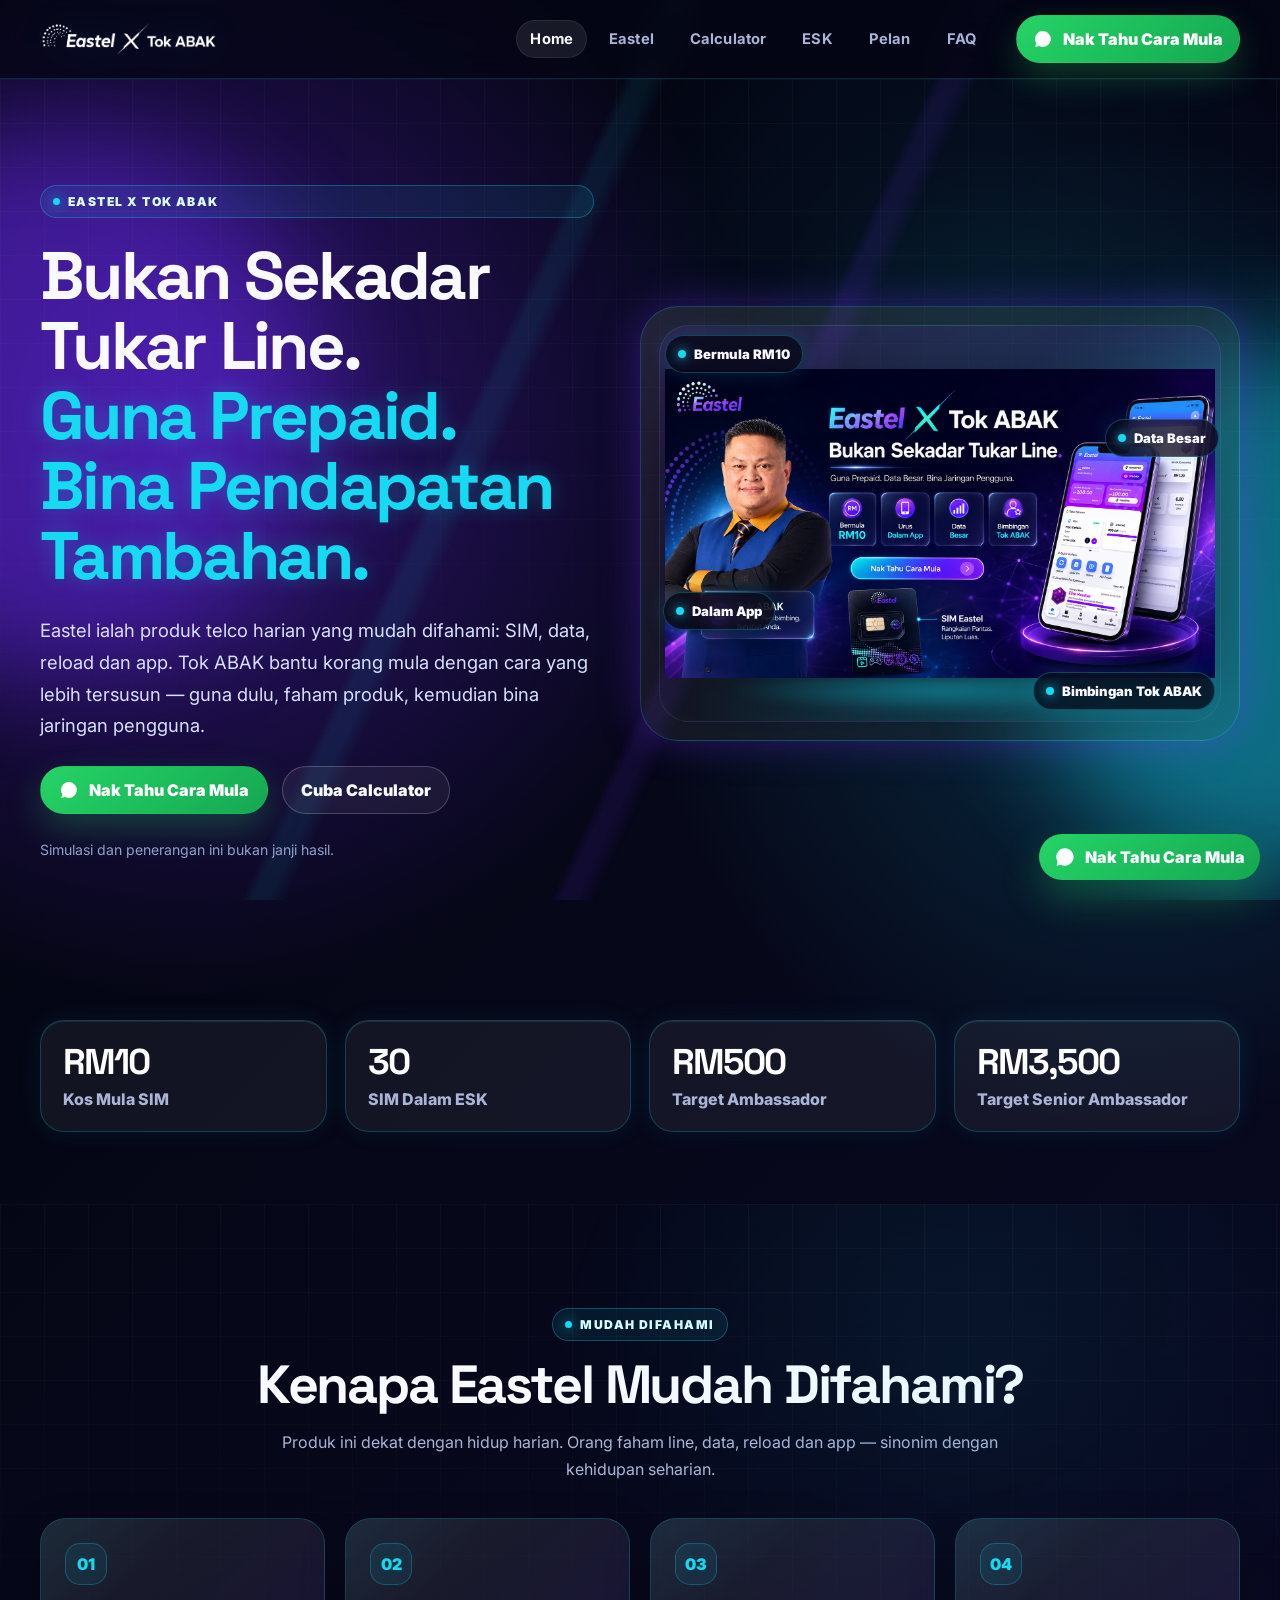
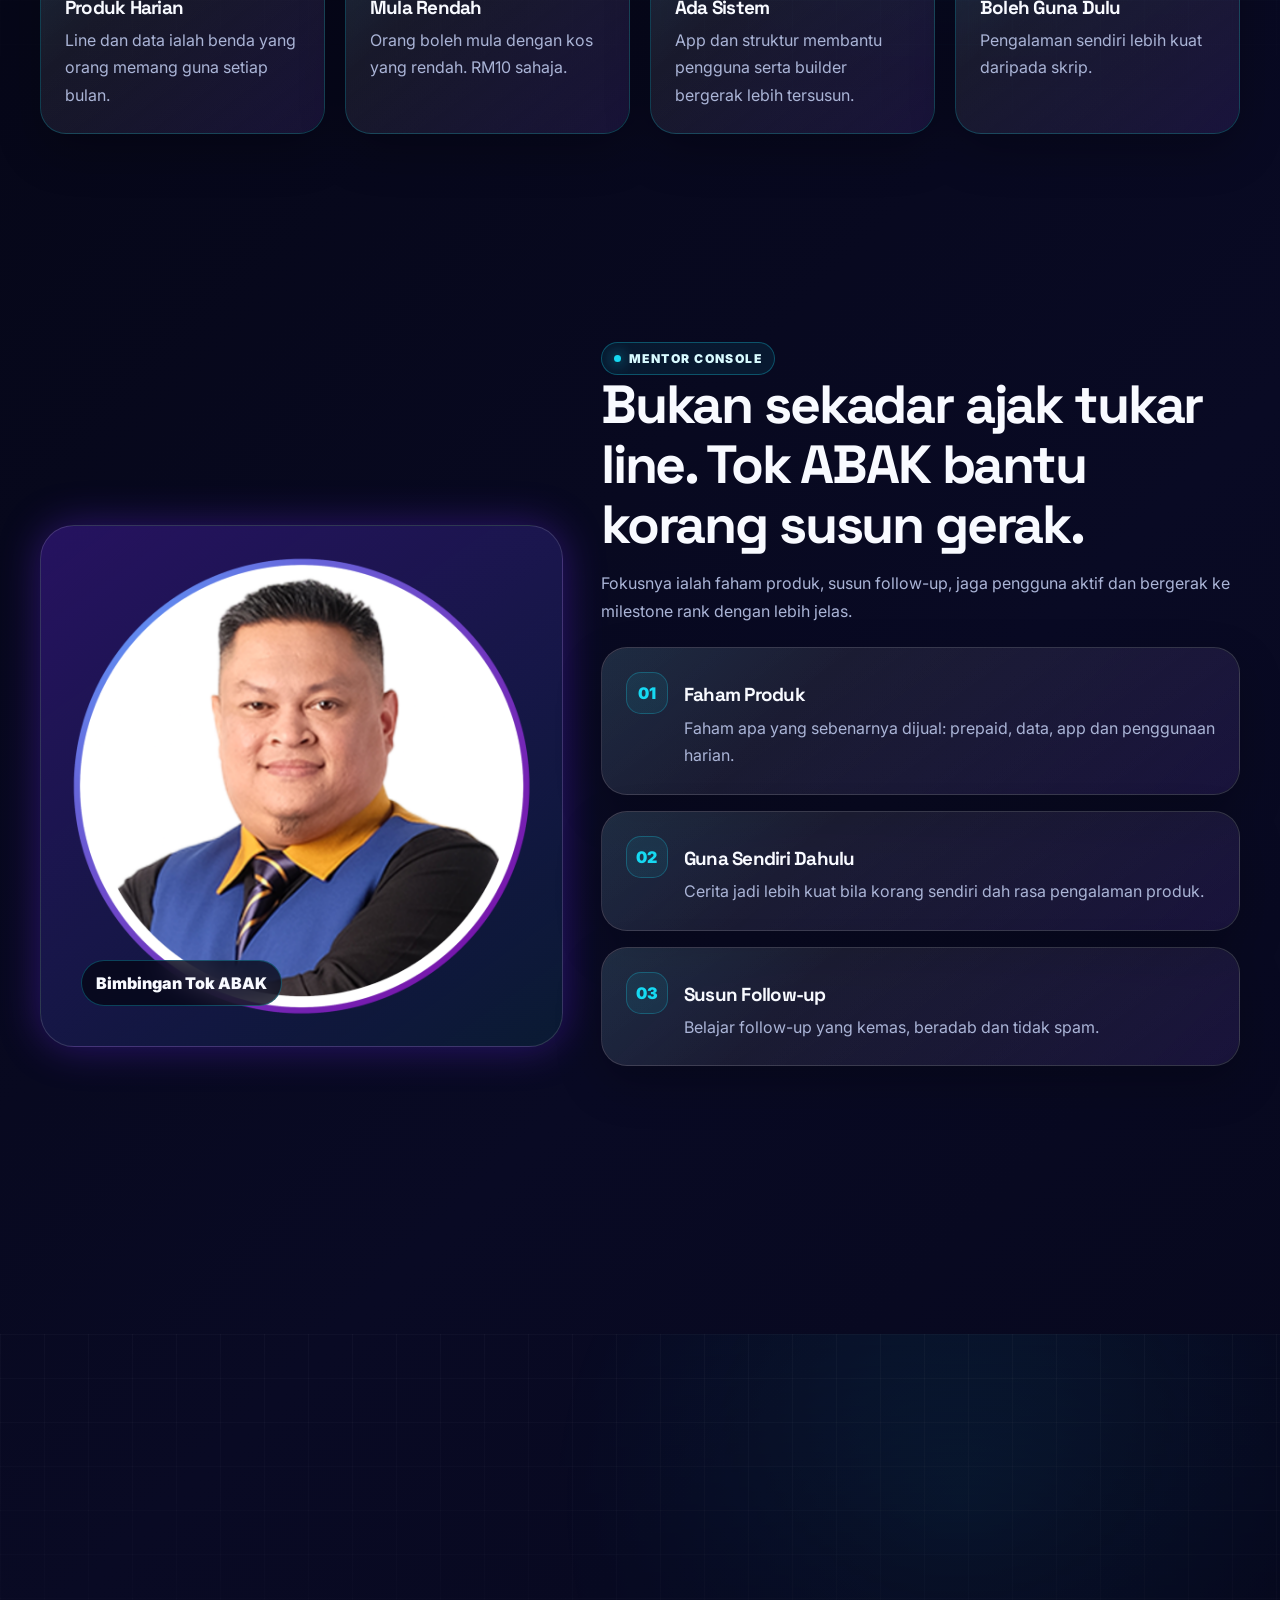
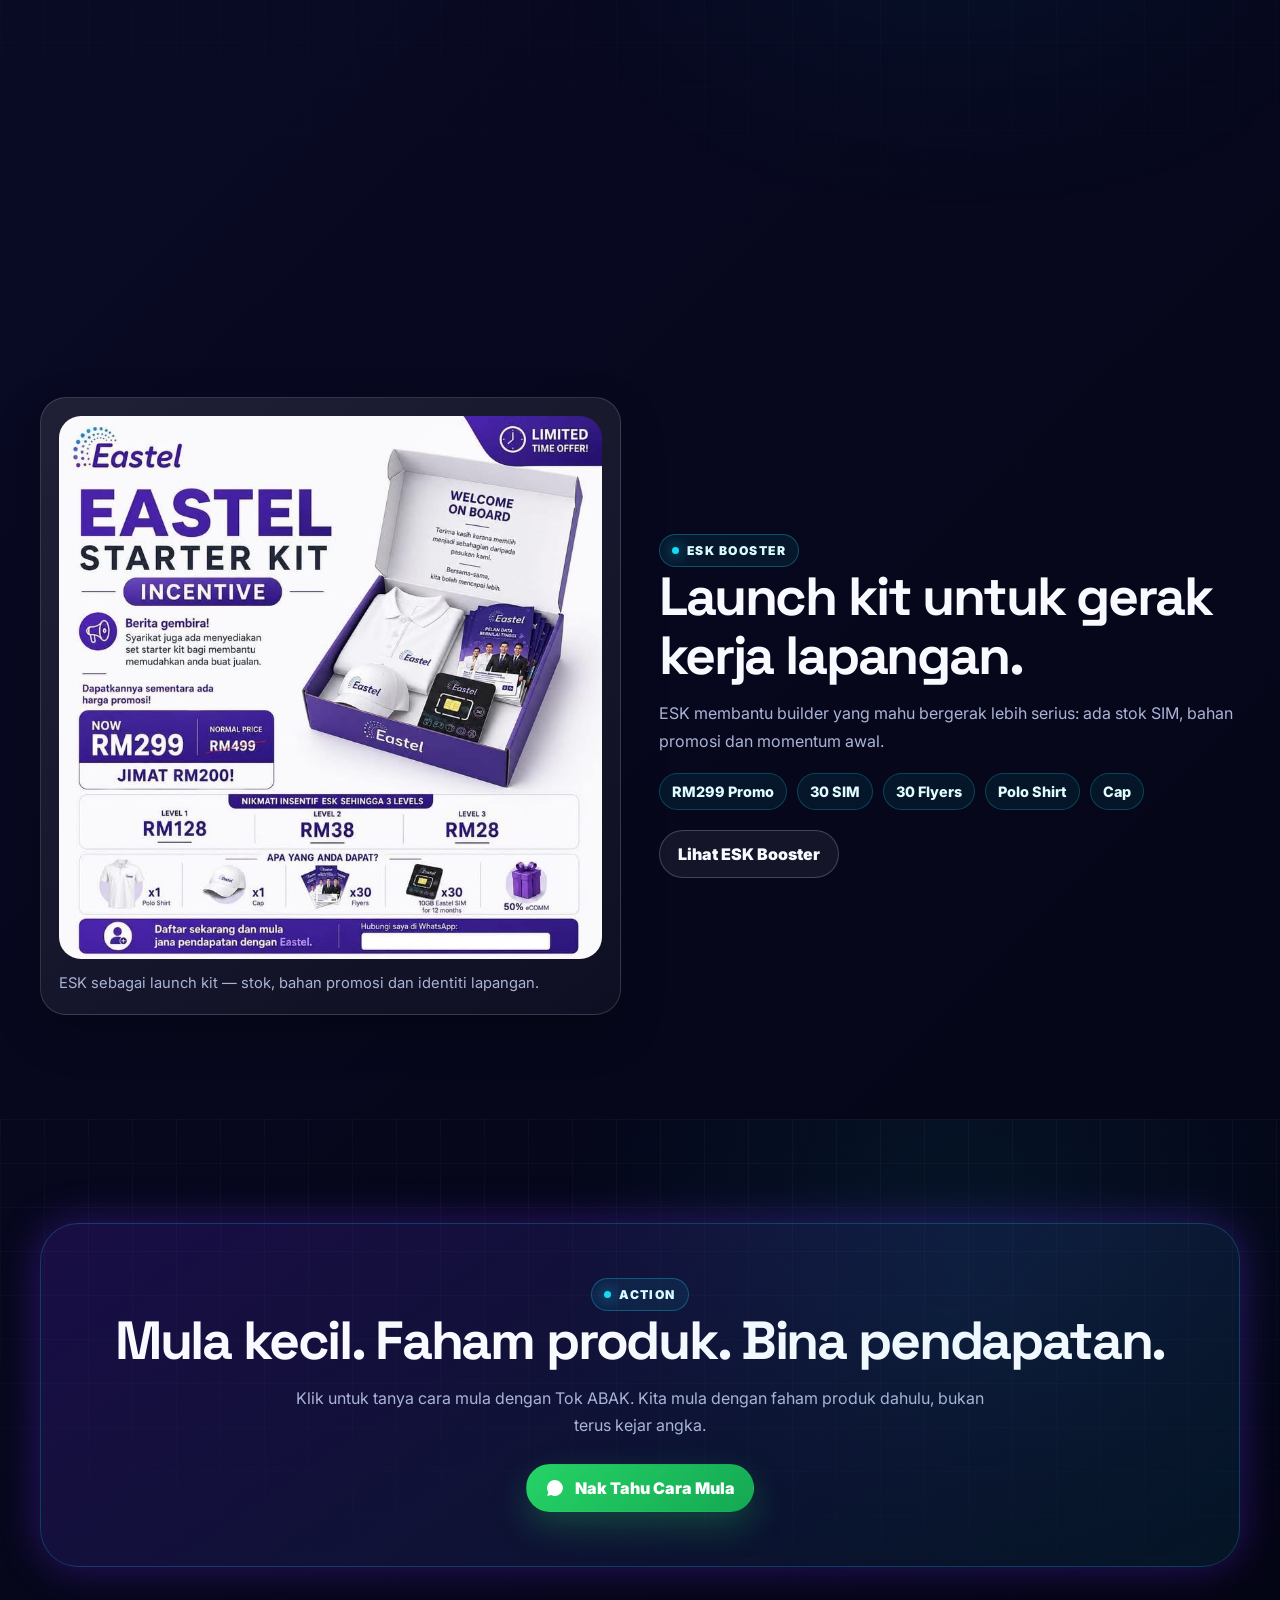
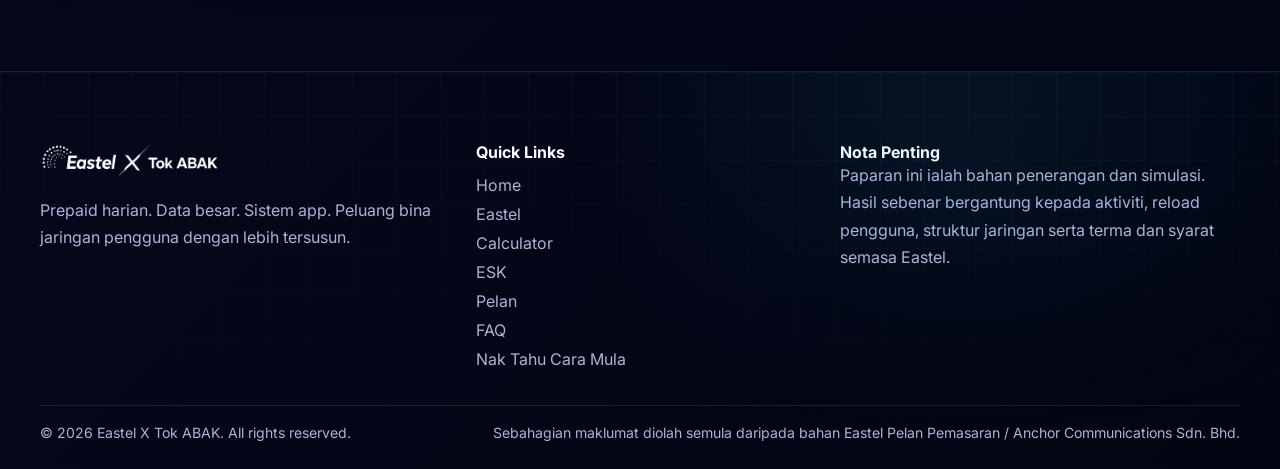
==== commit c40c26f2: "Update index.html" ====
--- a/index.html
+++ b/index.html
@@ -3,9 +3,9 @@
 <head>
   <meta charset="utf-8">
   <meta name="viewport" content="width=device-width, initial-scale=1">
-  <title>Eastel X Tok ABAK | Guna Prepaid. Bina Jaringan Pengguna.</title>
+  <title>Eastel X Tok ABAK | Guna Prepaid. Bina Pedapatan Tambahan.</title>
   <meta name="description" content="Laman penerangan Eastel X Tok ABAK untuk faham SIM Eastel, app, reload bulanan, ESK Booster, calculator dan Pelan Pemasaran secara ringkas dan tersusun.">
-  <meta property="og:title" content="Eastel X Tok ABAK | Guna Prepaid. Bina Jaringan Pengguna.">
+  <meta property="og:title" content="Eastel X Tok ABAK | Guna Prepaid. Bina Pendapatan Tambahan.">
   <meta property="og:description" content="Laman penerangan Eastel X Tok ABAK untuk faham SIM Eastel, app, reload bulanan, ESK Booster, calculator dan Pelan Pemasaran secara ringkas dan tersusun.">
   <meta property="og:image" content="https://jtk-eastel.github.io/TokAbak/assets/og-eastel-tok-abak.png">
   <meta property="og:type" content="website">
@@ -47,7 +47,7 @@
   <div class="container hero-grid">
     <div class="hero-copy reveal">
       <span class="eyebrow">Eastel X Tok ABAK</span>
-      <h1>Bukan Sekadar Tukar Line.<br><span class="highlight">Guna Prepaid. Bina Jaringan Pengguna.</span></h1>
+      <h1>Bukan Sekadar Tukar Line.<br><span class="highlight">Guna Prepaid. Bina Pendapatan Tambahan.</span></h1>
       <p class="lead">Eastel ialah produk telco harian yang mudah difahami: SIM, data, reload dan app. Tok ABAK bantu korang mula dengan cara yang lebih tersusun — guna dulu, faham produk, kemudian bina jaringan pengguna.</p>
       <div class="hero-actions">
         <a class="btn btn-primary" href="https://api.whatsapp.com/send/?phone=601175947174&text=NakTahuCaraMula&type=phone_number&app_absent=0" target="_blank" rel="noopener"><img src="assets/whatsapp-logo-white.svg" alt="">Nak Tahu Cara Mula</a>
@@ -79,11 +79,11 @@
   <div class="container section-head center reveal">
     <span class="eyebrow">Mudah Difahami</span>
     <h2>Kenapa Eastel Mudah Difahami?</h2>
-    <p>Produk ini dekat dengan hidup harian. Orang faham line, data, reload dan app — jadi penerangan boleh dibuat lebih natural.</p>
+    <p>Produk ini dekat dengan hidup harian. Orang faham line, data, reload dan app — sinonim dengan kehidupan seharian.</p>
   </div>
   <div class="container grid four">
     <article class="neon-card reveal"><span class="card-icon">01</span><h3>Produk Harian</h3><p>Line dan data ialah benda yang orang memang guna setiap bulan.</p></article>
-    <article class="neon-card reveal"><span class="card-icon">02</span><h3>Mula Rendah</h3><p>Orang boleh mula dengan kos yang lebih rendah sebelum bina keyakinan.</p></article>
+    <article class="neon-card reveal"><span class="card-icon">02</span><h3>Mula Rendah</h3><p>Orang boleh mula dengan kos yang rendah. RM10 sahaja.</p></article>
     <article class="neon-card reveal"><span class="card-icon">03</span><h3>Ada Sistem</h3><p>App dan struktur membantu pengguna serta builder bergerak lebih tersusun.</p></article>
     <article class="neon-card reveal"><span class="card-icon">04</span><h3>Boleh Guna Dulu</h3><p>Pengalaman sendiri lebih kuat daripada skrip.</p></article>
   </div>
@@ -140,7 +140,7 @@
 <section class="section section-dark">
   <div class="container cta-panel reveal">
     <span class="eyebrow">Action</span>
-    <h2>Mula kecil. Faham produk. Bina jaringan.</h2>
+    <h2>Mula kecil. Faham produk. Bina pendapatan.</h2>
     <p>Klik untuk tanya cara mula dengan Tok ABAK. Kita mula dengan faham produk dahulu, bukan terus kejar angka.</p>
     <a class="btn btn-primary" href="https://api.whatsapp.com/send/?phone=601175947174&text=NakTahuCaraMula&type=phone_number&app_absent=0" target="_blank" rel="noopener"><img src="assets/whatsapp-logo-white.svg" alt="">Nak Tahu Cara Mula</a>
   </div>
--- a/style.css
+++ b/style.css
@@ -769,3 +769,38 @@
   .guided-rank-panel.is-locked .state-icon{width:38px;height:38px;}
   .guided-rank-panel.is-locked .unlock-badge{font-size:.68rem;padding:6px 9px;}
 }
+
+/* V11 Calculator Intro Center Alignment
+   Scope: calculator page only. Keeps all previous layout and desktop design intact. */
+.calculator-page .guided-calculator-intro{
+  text-align:center;
+  margin-left:auto;
+  margin-right:auto;
+  display:grid;
+  justify-items:center;
+}
+.calculator-page .guided-calculator-intro h2,
+.calculator-page .guided-calculator-intro p{
+  margin-left:auto;
+  margin-right:auto;
+}
+.calculator-page .guided-calculator-intro .eyebrow{
+  justify-content:center;
+}
+@media (min-width: 721px){
+  .calculator-page .guided-calculator-intro{
+    max-width:920px;
+  }
+  .calculator-page .guided-calculator-intro h2{
+    max-width:850px;
+  }
+  .calculator-page .guided-calculator-intro p{
+    max-width:760px;
+  }
+}
+@media (max-width: 720px){
+  .calculator-page .guided-calculator-intro{
+    text-align:center;
+    justify-items:center;
+  }
+}
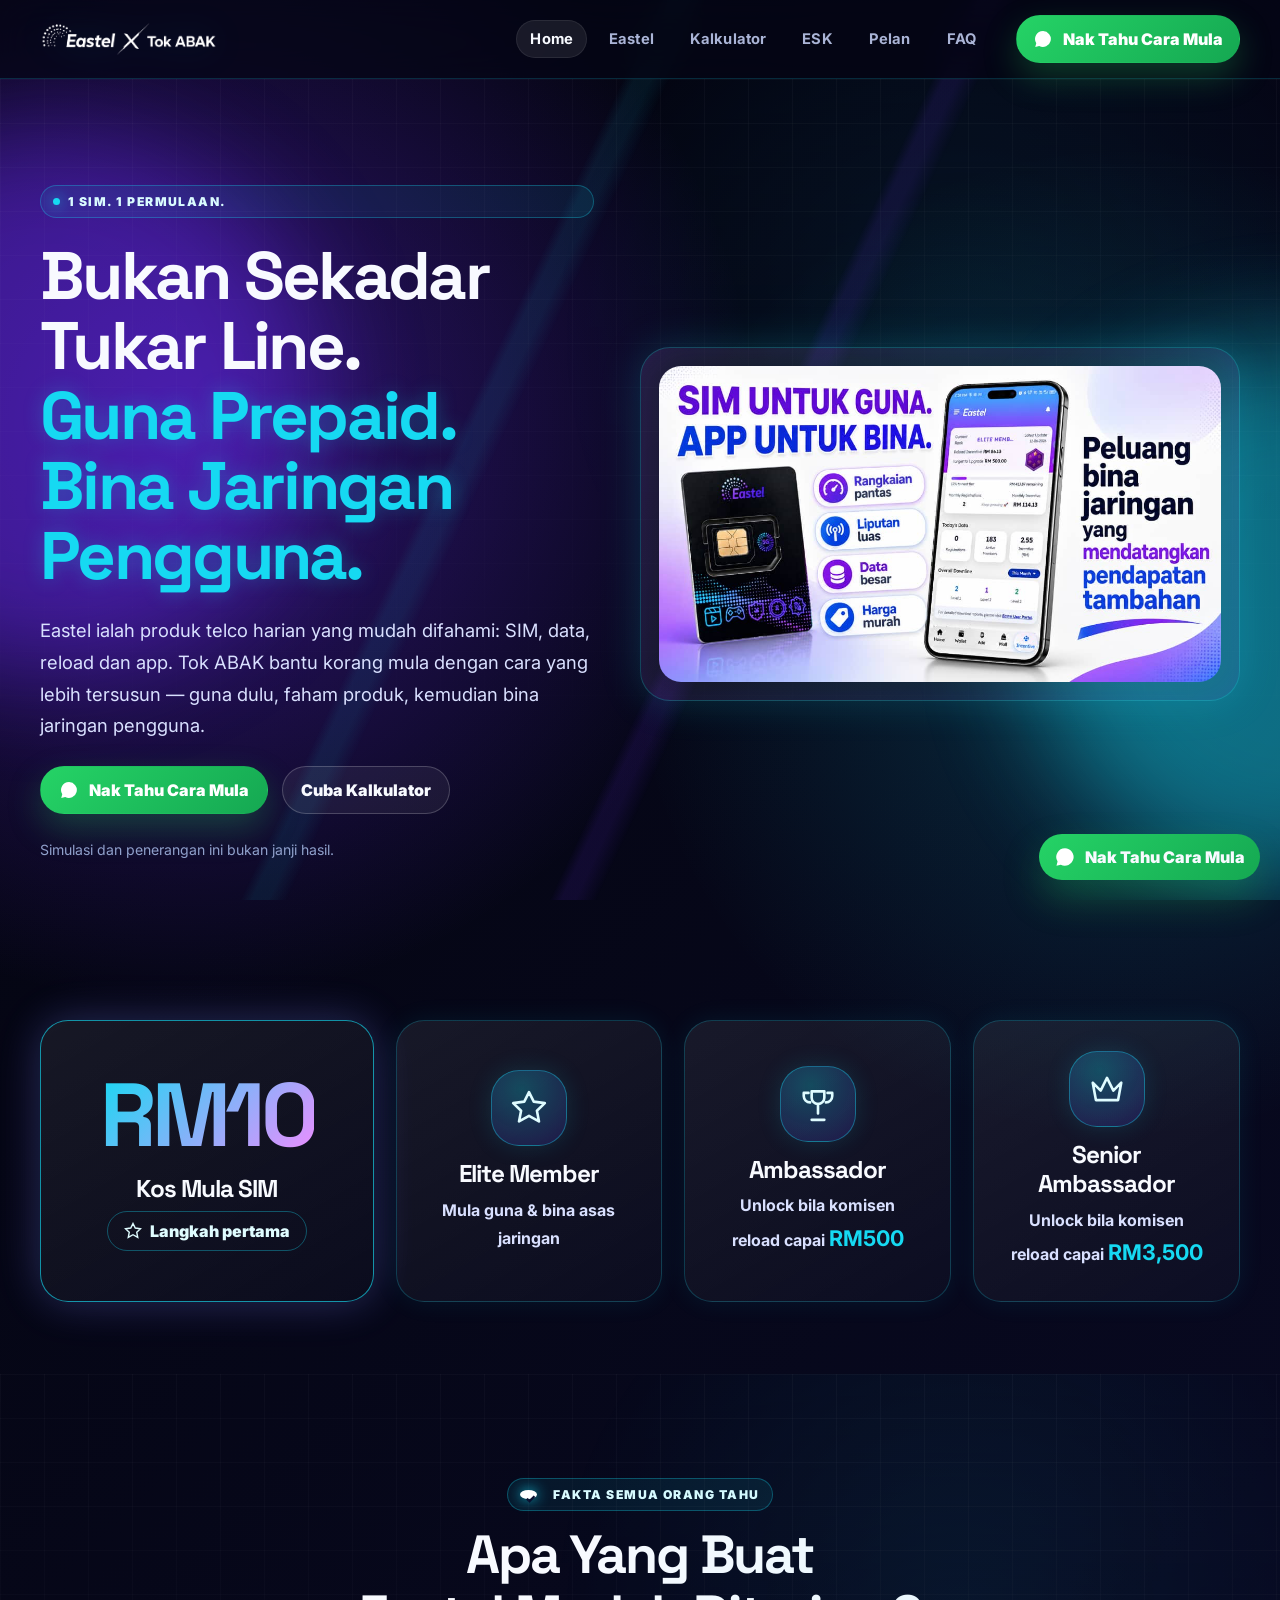
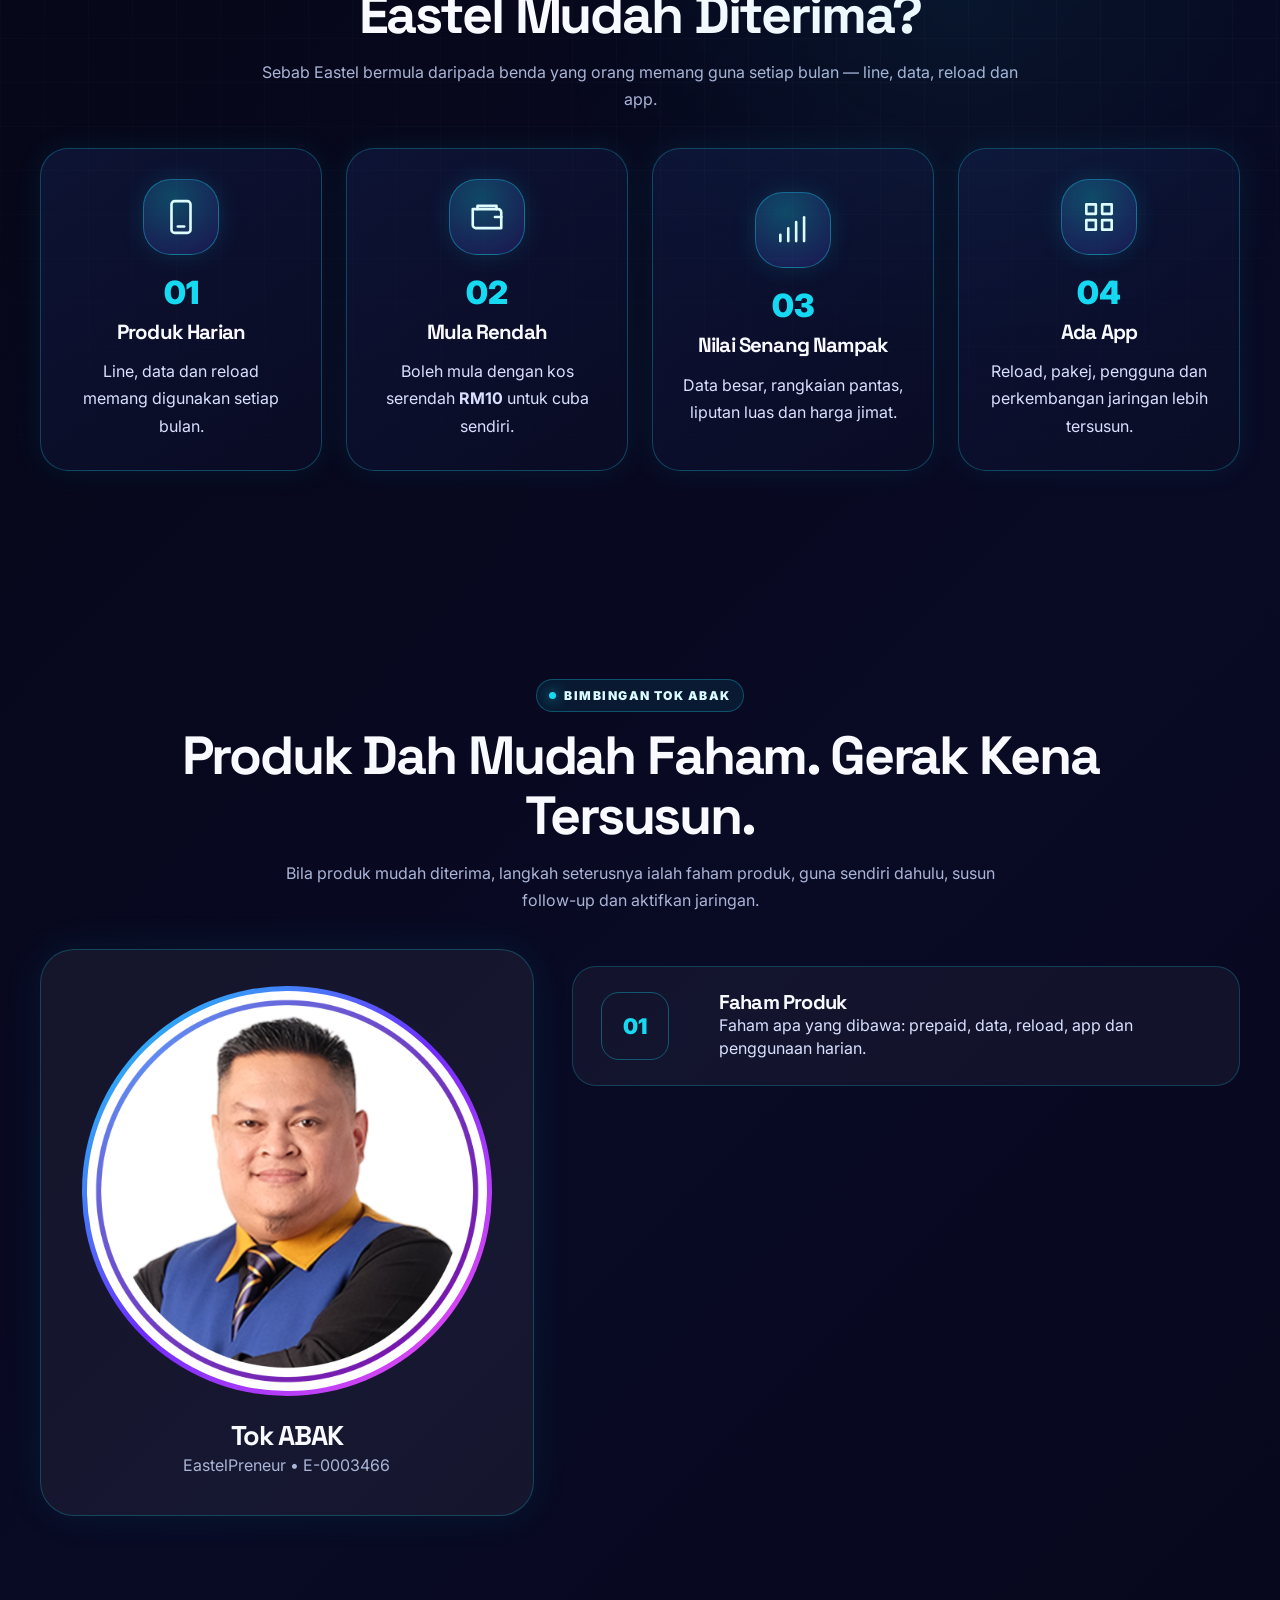
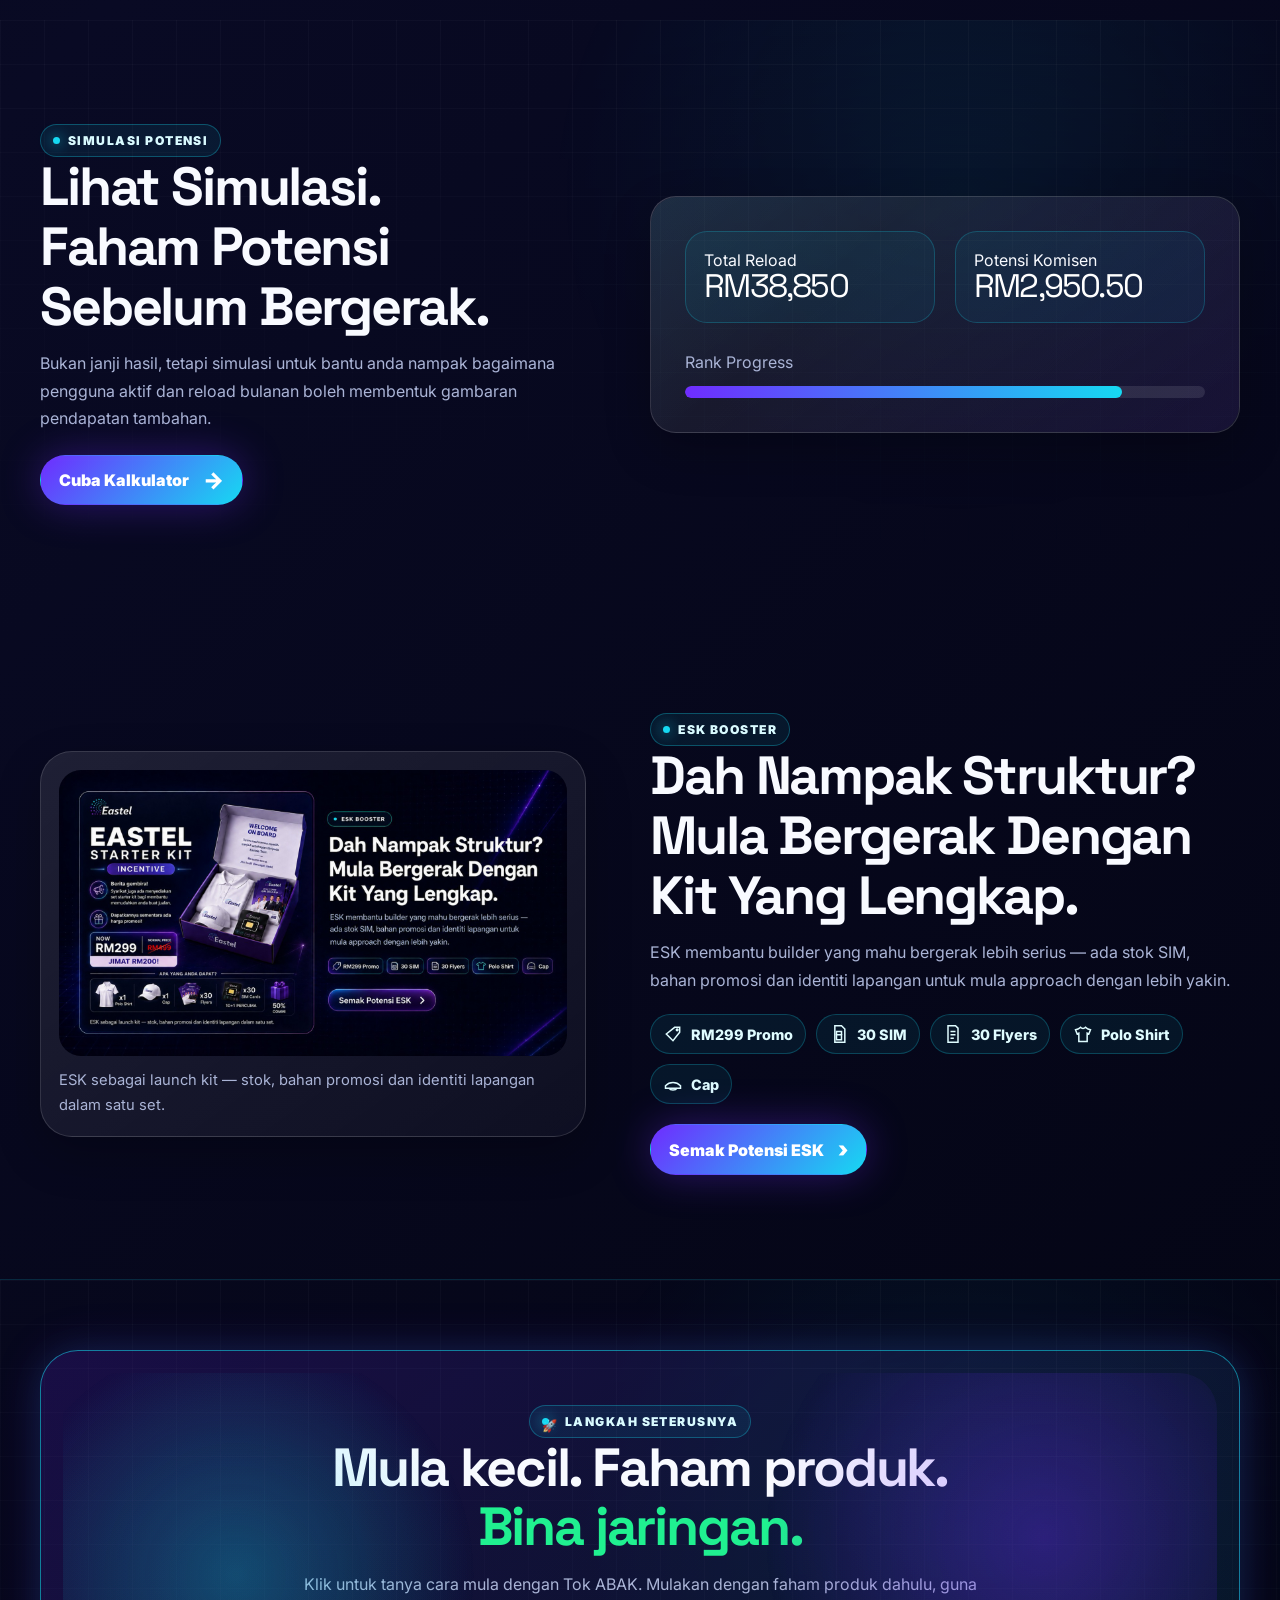
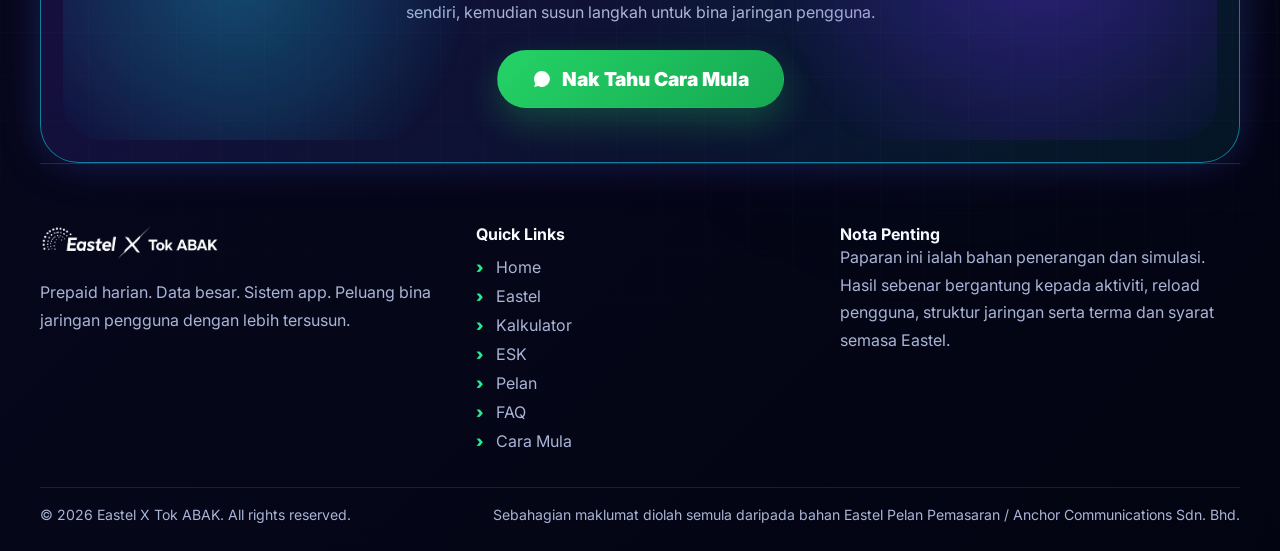
==== commit 84eb4cd0: "Add files via upload" ====
--- a/index.html
+++ b/index.html
@@ -3,10 +3,10 @@
 <head>
   <meta charset="utf-8">
   <meta name="viewport" content="width=device-width, initial-scale=1">
-  <title>Eastel X Tok ABAK | Guna Prepaid. Bina Pedapatan Tambahan.</title>
-  <meta name="description" content="Laman penerangan Eastel X Tok ABAK untuk faham SIM Eastel, app, reload bulanan, ESK Booster, calculator dan Pelan Pemasaran secara ringkas dan tersusun.">
-  <meta property="og:title" content="Eastel X Tok ABAK | Guna Prepaid. Bina Pendapatan Tambahan.">
-  <meta property="og:description" content="Laman penerangan Eastel X Tok ABAK untuk faham SIM Eastel, app, reload bulanan, ESK Booster, calculator dan Pelan Pemasaran secara ringkas dan tersusun.">
+  <title>Eastel X Tok ABAK | Guna Prepaid. Bina Jaringan Pengguna.</title>
+  <meta name="description" content="Laman penerangan Eastel X Tok ABAK untuk faham SIM Eastel, app, reload bulanan, ESK Booster, kalkulator dan Pelan Pemasaran secara ringkas dan tersusun.">
+  <meta property="og:title" content="Eastel X Tok ABAK | Guna Prepaid. Bina Jaringan Pengguna.">
+  <meta property="og:description" content="Laman penerangan Eastel X Tok ABAK untuk faham SIM Eastel, app, reload bulanan, ESK Booster, kalkulator dan Pelan Pemasaran secara ringkas dan tersusun.">
   <meta property="og:image" content="https://jtk-eastel.github.io/TokAbak/assets/og-eastel-tok-abak.png">
   <meta property="og:type" content="website">
   <meta name="twitter:card" content="summary_large_image">
@@ -20,10 +20,10 @@
   <div class="site-bg" aria-hidden="true"><span class="orb orb-a"></span><span class="orb orb-b"></span></div>
   <header class="site-header">
   <div class="container nav-shell">
-    <a class="brand" href="./"><img src="assets/logo-eastel-x-tokabak-white.png" alt="Eastel X Tok ABAK"></a>
-    <nav class="nav-links" aria-label="Navigasi utama"><a class="nav-link active" href="./">Home</a>
+    <a class="brand" href=""><img src="assets/logo-eastel-x-tokabak-white.png" alt="Eastel X Tok ABAK"></a>
+    <nav class="nav-links" aria-label="Navigasi utama"><a class="nav-link active" href="">Home</a>
 <a class="nav-link " href="eastel/">Eastel</a>
-<a class="nav-link " href="calculator/">Calculator</a>
+<a class="nav-link " href="calculator/">Kalkulator</a>
 <a class="nav-link " href="esk/">ESK</a>
 <a class="nav-link " href="pelan-pemasaran/">Pelan</a>
 <a class="nav-link " href="faq/">FAQ</a></nav>
@@ -31,148 +31,94 @@
     <button class="menu-toggle" aria-label="Buka menu" aria-expanded="false" data-menu-toggle><span></span><span></span><span></span></button>
   </div>
   <div class="mobile-panel" data-mobile-menu>
-    <div class="mobile-panel-inner">
-      <a class="mobile-link active" href="./">Home</a>
+    <div class="mobile-panel-inner"><a class="mobile-link active" href="">Home</a>
 <a class="mobile-link " href="eastel/">Eastel</a>
-<a class="mobile-link " href="calculator/">Calculator</a>
+<a class="mobile-link " href="calculator/">Kalkulator</a>
 <a class="mobile-link " href="esk/">ESK</a>
 <a class="mobile-link " href="pelan-pemasaran/">Pelan</a>
-<a class="mobile-link " href="faq/">FAQ</a>
-      <a class="btn btn-primary full" href="https://api.whatsapp.com/send/?phone=601175947174&text=NakTahuCaraMula&type=phone_number&app_absent=0" target="_blank" rel="noopener"><img src="assets/whatsapp-logo-white.svg" alt="">Nak Tahu Cara Mula</a>
-    </div>
+<a class="mobile-link " href="faq/">FAQ</a><a class="btn btn-primary full" href="https://api.whatsapp.com/send/?phone=601175947174&text=NakTahuCaraMula&type=phone_number&app_absent=0" target="_blank" rel="noopener"><img src="assets/whatsapp-logo-white.svg" alt="">Nak Tahu Cara Mula</a></div>
   </div>
 </header>
-  <main>
-<section class="hero section-dark cyber-bg">
+
+<main>
+<section class="hero section-dark cyber-bg home-hero-updated">
   <div class="container hero-grid">
     <div class="hero-copy reveal">
-      <span class="eyebrow">Eastel X Tok ABAK</span>
-      <h1>Bukan Sekadar Tukar Line.<br><span class="highlight">Guna Prepaid. Bina Pendapatan Tambahan.</span></h1>
+      <span class="eyebrow">1 Sim. 1 Permulaan.</span>
+      <h1>Bukan Sekadar Tukar Line.<br><span class="highlight">Guna Prepaid. Bina Jaringan Pengguna.</span></h1>
       <p class="lead">Eastel ialah produk telco harian yang mudah difahami: SIM, data, reload dan app. Tok ABAK bantu korang mula dengan cara yang lebih tersusun — guna dulu, faham produk, kemudian bina jaringan pengguna.</p>
-      <div class="hero-actions">
-        <a class="btn btn-primary" href="https://api.whatsapp.com/send/?phone=601175947174&text=NakTahuCaraMula&type=phone_number&app_absent=0" target="_blank" rel="noopener"><img src="assets/whatsapp-logo-white.svg" alt="">Nak Tahu Cara Mula</a>
-        <a class="btn btn-ghost" href="calculator/">Cuba Calculator</a>
-      </div>
+      <div class="hero-actions"><a class="btn btn-primary" href="https://api.whatsapp.com/send/?phone=601175947174&text=NakTahuCaraMula&type=phone_number&app_absent=0" target="_blank" rel="noopener"><img src="assets/whatsapp-logo-white.svg" alt="">Nak Tahu Cara Mula</a><a class="btn btn-ghost" href="calculator/">Cuba Kalkulator</a></div>
       <p class="mini-disclaimer">Simulasi dan penerangan ini bukan janji hasil.</p>
     </div>
-    <div class="hero-stage reveal">
-      <div class="hero-composition">
-        <img class="hero-img" src="assets/hero-eastel-x-tok-abak.png" alt="Visual Eastel X Tok ABAK dengan app, SIM dan Tok ABAK">
-        <div class="platform" aria-hidden="true"></div>
-        <div class="hud-chip chip-1"><i></i>Bermula RM10</div>
-        <div class="hud-chip chip-2"><i></i>Data Besar</div>
-        <div class="hud-chip chip-3"><i></i>Dalam App</div>
-        <div class="hud-chip chip-4"><i></i>Bimbingan Tok ABAK</div>
-      </div>
+    <div class="hero-stage reveal"><div class="clean-visual-frame hero-clean-card"><img src="assets/home-sim-app-bina.png" alt="SIM untuk guna, app untuk bina jaringan pengguna"></div></div>
+  </div>
+</section>
+<section class="section compact rank-counter-section">
+  <div class="container rank-progression-cards">
+    <article class="rank-progress-card primary reveal"><strong>RM10</strong><h3>Kos Mula SIM</h3><span class="mini-pill"><svg viewBox="0 0 24 24"><path d="m12 2 3 6 7 .9-5 4.8 1.3 6.8L12 17l-6.3 3.5L7 13.7 2 8.9 9 8l3-6Z"/></svg> Langkah pertama</span></article>
+    <article class="rank-progress-card reveal"><span class="icon-bubble"><svg viewBox="0 0 24 24"><path d="m12 2 3 6 7 .9-5 4.8 1.3 6.8L12 17l-6.3 3.5L7 13.7 2 8.9 9 8l3-6Z"/></svg></span><h3>Elite Member</h3><p>Mula guna & bina asas jaringan</p></article>
+    <article class="rank-progress-card reveal"><span class="icon-bubble"><svg viewBox="0 0 24 24"><path d="M8 4h8v4a4 4 0 0 1-8 0V4Z"/><path d="M6 5H3v2a4 4 0 0 0 4 4M18 5h3v2a4 4 0 0 1-4 4"/><path d="M12 12v6M8 22h8"/></svg></span><h3>Ambassador</h3><p>Unlock bila komisen reload capai <b>RM500</b></p></article>
+    <article class="rank-progress-card reveal"><span class="icon-bubble"><svg viewBox="0 0 24 24"><path d="m3 8 5 5 4-8 4 8 5-5-2 11H5L3 8Z"/></svg></span><h3>Senior Ambassador</h3><p>Unlock bila komisen reload capai <b>RM3,500</b></p></article>
+  </div>
+</section>
+<section class="section section-dark icon-showcase-section">
+  <div class="container section-head center reveal"><span class="eyebrow check-eyebrow">Fakta Semua Orang Tahu</span><h2>Apa Yang Buat<br>Eastel Mudah Diterima?</h2><p>Sebab Eastel bermula daripada benda yang orang memang guna setiap bulan — line, data, reload dan app.</p></div>
+  <div class="container icon-card-grid four-card-grid">
+    <article class="icon-feature-card reveal"><span class="icon-bubble"><svg viewBox="0 0 24 24"><path d="M8 2h8a2 2 0 0 1 2 2v16a2 2 0 0 1-2 2H8a2 2 0 0 1-2-2V4a2 2 0 0 1 2-2Z"/><path d="M10 18h4"/></svg></span><span>01</span><h3>Produk Harian</h3><p>Line, data dan reload memang digunakan setiap bulan.</p></article>
+    <article class="icon-feature-card reveal"><span class="icon-bubble"><svg viewBox="0 0 24 24"><path d="M3 7h16a2 2 0 0 1 2 2v10H5a2 2 0 0 1-2-2V7Z"/><path d="M17 12h4"/><path d="M6 7V5h12v2"/></svg></span><span>02</span><h3>Mula Rendah</h3><p>Boleh mula dengan kos serendah <b>RM10</b> untuk cuba sendiri.</p></article>
+    <article class="icon-feature-card reveal"><span class="icon-bubble"><svg viewBox="0 0 24 24"><path d="M4 19V15"/><path d="M9 19V11"/><path d="M14 19V7"/><path d="M19 19V4"/></svg></span><span>03</span><h3>Nilai Senang Nampak</h3><p>Data besar, rangkaian pantas, liputan luas dan harga jimat.</p></article>
+    <article class="icon-feature-card reveal"><span class="icon-bubble"><svg viewBox="0 0 24 24"><path d="M4 4h6v6H4zM14 4h6v6h-6zM4 14h6v6H4zM14 14h6v6h-6z"/></svg></span><span>04</span><h3>Ada App</h3><p>Reload, pakej, pengguna dan perkembangan jaringan lebih tersusun.</p></article>
+  </div>
+</section>
+<section class="section mentor-v2-section">
+  <div class="container section-head center reveal"><span class="eyebrow">Bimbingan Tok ABAK</span><h2>Produk Dah Mudah Faham. Gerak Kena Tersusun.</h2><p>Bila produk mudah diterima, langkah seterusnya ialah faham produk, guna sendiri dahulu, susun follow-up dan aktifkan jaringan.</p></div>
+  <div class="container mentor-v2-grid">
+    <div class="mentor-id-card reveal"><div class="mentor-avatar-ring"><img src="assets/tok-abak.png" alt="Tok ABAK"></div><h3>Tok ABAK</h3><p>EastelPreneur • E-0003466</p></div>
+    <div class="mentor-steps">
+      <article class="step-line-card reveal"><span>01</span><div><h3>Faham Produk</h3><p>Faham apa yang dibawa: prepaid, data, reload, app dan penggunaan harian.</p></div></article>
+      <article class="step-line-card reveal"><span>02</span><div><h3>Guna Sendiri Dahulu</h3><p>Pengalaman sendiri menjadikan penerangan lebih yakin dan lebih mudah diterima.</p></div></article>
+      <article class="step-line-card reveal"><span>03</span><div><h3>Susun Follow-up</h3><p>Follow-up yang kemas, beradab dan konsisten membantu prospek bergerak ke keputusan.</p></div></article>
+      <article class="step-line-card reveal"><span>04</span><div><h3>Aktifkan Jaringan</h3><p>Reload dijaga, pengguna diaktifkan dan momentum jaringan terus bergerak.</p></div></article>
     </div>
   </div>
 </section>
-<section class="section compact">
-  <div class="container stats-hud">
-    <article class="stat-card reveal"><strong data-count="10" data-prefix="RM">RM10</strong><span>Kos Mula SIM</span></article>
-    <article class="stat-card reveal"><strong data-count="30">30</strong><span>SIM Dalam ESK</span></article>
-    <article class="stat-card reveal"><strong data-count="500" data-prefix="RM">RM500</strong><span>Target Ambassador</span></article>
-    <article class="stat-card reveal"><strong data-count="3500" data-prefix="RM">RM3,500</strong><span>Target Senior Ambassador</span></article>
+<section class="section section-dark simulation-teaser-section">
+  <div class="container split split-wide">
+    <div class="reveal"><span class="eyebrow">Simulasi Potensi</span><h2>Lihat Simulasi.<br>Faham Potensi<br>Sebelum Bergerak.</h2><p style="margin:14px 0 22px">Bukan janji hasil, tetapi simulasi untuk bantu anda nampak bagaimana pengguna aktif dan reload bulanan boleh membentuk gambaran pendapatan tambahan.</p><a class="btn btn-secondary arrow-btn" href="calculator/">Cuba Kalkulator <span>→</span></a></div>
+    <div class="dashboard-card reveal wide-stat-panel"><div class="grid two"><div class="result-tile"><span>Total Reload</span><div class="result-number">RM38,850</div></div><div class="result-tile"><span>Potensi Komisen</span><div class="result-number">RM2,950.50</div></div></div><p style="margin-top:14px">Rank Progress</p><div class="progress-bar"><span style="width:84%"></span></div></div>
   </div>
 </section>
-<section class="section section-dark">
-  <div class="container section-head center reveal">
-    <span class="eyebrow">Mudah Difahami</span>
-    <h2>Kenapa Eastel Mudah Difahami?</h2>
-    <p>Produk ini dekat dengan hidup harian. Orang faham line, data, reload dan app — sinonim dengan kehidupan seharian.</p>
-  </div>
-  <div class="container grid four">
-    <article class="neon-card reveal"><span class="card-icon">01</span><h3>Produk Harian</h3><p>Line dan data ialah benda yang orang memang guna setiap bulan.</p></article>
-    <article class="neon-card reveal"><span class="card-icon">02</span><h3>Mula Rendah</h3><p>Orang boleh mula dengan kos yang rendah. RM10 sahaja.</p></article>
-    <article class="neon-card reveal"><span class="card-icon">03</span><h3>Ada Sistem</h3><p>App dan struktur membantu pengguna serta builder bergerak lebih tersusun.</p></article>
-    <article class="neon-card reveal"><span class="card-icon">04</span><h3>Boleh Guna Dulu</h3><p>Pengalaman sendiri lebih kuat daripada skrip.</p></article>
-  </div>
-</section>
-<section class="section">
-  <div class="container mentor-console">
-    <div class="mentor-frame reveal">
-      <img src="assets/tok-abak.png" alt="Tok ABAK sebagai mentor Eastel">
-      <div class="mentor-label">Bimbingan Tok ABAK</div>
-    </div>
-    <div class="reveal">
-      <span class="eyebrow">Mentor Console</span>
-      <h2>Bukan sekadar ajak tukar line. Tok ABAK bantu korang susun gerak.</h2>
-      <p style="margin:16px 0 22px">Fokusnya ialah faham produk, susun follow-up, jaga pengguna aktif dan bergerak ke milestone rank dengan lebih jelas.</p>
-      <div class="mission-grid">
-        <article class="glass-card mission-card reveal"><span class="mission-id">01</span><div><h3>Faham Produk</h3><p>Faham apa yang sebenarnya dijual: prepaid, data, app dan penggunaan harian.</p></div></article>
-        <article class="glass-card mission-card reveal"><span class="mission-id">02</span><div><h3>Guna Sendiri Dahulu</h3><p>Cerita jadi lebih kuat bila korang sendiri dah rasa pengalaman produk.</p></div></article>
-        <article class="glass-card mission-card reveal"><span class="mission-id">03</span><div><h3>Susun Follow-up</h3><p>Belajar follow-up yang kemas, beradab dan tidak spam.</p></div></article>
-        <article class="glass-card mission-card reveal"><span class="mission-id">04</span><div><h3>Aktifkan Jaringan</h3><p>Pastikan pengguna tidak tidur, reload dijaga dan network terus bergerak.</p></div></article>
-      </div>
-    </div>
-  </div>
-</section>
-<section class="section section-dark">
-  <div class="container split">
-    <div class="reveal">
-      <span class="eyebrow">Stats Console</span>
-      <h2>Buka dashboard. Kira struktur sebelum bergerak.</h2>
-      <p style="margin:14px 0 22px">Bukan untuk janji hasil, tapi untuk bantu korang faham apa berlaku bila pengguna aktif dan reload bulanan mula tersusun.</p>
-      <a class="btn btn-secondary" href="calculator/">Cuba Calculator</a>
-    </div>
-    <div class="dashboard-card reveal">
-      <div class="grid two">
-        <div class="result-tile"><span>Total Reload</span><div class="result-number">RM38,850</div></div>
-        <div class="result-tile"><span>Potensi Komisen</span><div class="result-number">RM2,950.50</div></div>
-      </div>
-      <p style="margin-top:14px">Rank Progress</p>
-      <div class="progress-bar"><span style="width:84%"></span></div>
-    </div>
-  </div>
-</section>
-<section class="section">
-  <div class="container split">
-    <div class="product-frame reveal"><img src="assets/esk-starter-kit.jpg" alt="Eastel Starter Kit"><p class="holo-caption">ESK sebagai launch kit — stok, bahan promosi dan identiti lapangan.</p></div>
-    <div class="reveal">
-      <span class="eyebrow">ESK Booster</span>
-      <h2>Launch kit untuk gerak kerja lapangan.</h2>
-      <p style="margin:14px 0 18px">ESK membantu builder yang mahu bergerak lebih serius: ada stok SIM, bahan promosi dan momentum awal.</p>
-      <div class="pill-list"><span>RM299 Promo</span><span>30 SIM</span><span>30 Flyers</span><span>Polo Shirt</span><span>Cap</span></div>
-      <br><a class="btn btn-ghost" href="esk/">Lihat ESK Booster</a>
-    </div>
-  </div>
-</section>
-<section class="section section-dark">
-  <div class="container cta-panel reveal">
-    <span class="eyebrow">Action</span>
-    <h2>Mula kecil. Faham produk. Bina pendapatan.</h2>
-    <p>Klik untuk tanya cara mula dengan Tok ABAK. Kita mula dengan faham produk dahulu, bukan terus kejar angka.</p>
-    <a class="btn btn-primary" href="https://api.whatsapp.com/send/?phone=601175947174&text=NakTahuCaraMula&type=phone_number&app_absent=0" target="_blank" rel="noopener"><img src="assets/whatsapp-logo-white.svg" alt="">Nak Tahu Cara Mula</a>
+<section class="section home-esk-v2">
+  <div class="container split split-wide">
+    <div class="product-frame product-frame-large reveal"><img src="assets/esk-home-premium.jpeg" alt="Eastel Starter Kit premium"><p class="holo-caption">ESK sebagai launch kit — stok, bahan promosi dan identiti lapangan dalam satu set.</p></div>
+    <div class="reveal"><span class="eyebrow">ESK Booster</span><h2>Dah Nampak Struktur?<br>Mula Bergerak Dengan<br>Kit Yang Lengkap.</h2><p style="margin:14px 0 20px">ESK membantu builder yang mahu bergerak lebih serius — ada stok SIM, bahan promosi dan identiti lapangan untuk mula approach dengan lebih yakin.</p><div class="pill-list icon-pills"><span><svg viewBox="0 0 24 24"><path d="M20 10 12 20 4 12 14 4h6v6Z"/><circle cx="17" cy="7" r="1"/></svg> RM299 Promo</span><span><svg viewBox="0 0 24 24"><path d="M7 2h8l4 4v16H7V2Z"/><path d="M9 13h6v6H9z"/><path d="M9 13V9h6v4"/></svg> 30 SIM</span><span><svg viewBox="0 0 24 24"><path d="M6 2h9l3 3v17H6z"/><path d="M9 9h6M9 13h6M9 17h4"/></svg> 30 Flyers</span><span><svg viewBox="0 0 24 24"><path d="M9 4 6 6 3 7l2 5 2-1v10h10V11l2 1 2-5-3-1-3-2a4 4 0 0 1-6 0Z"/></svg> Polo Shirt</span><span><svg viewBox="0 0 24 24"><path d="M3 14c5-5 13-5 18 0v3H3v-3Z"/><path d="M7 17c2 3 8 3 10 0"/></svg> Cap</span></div><br><a class="btn btn-secondary arrow-btn" href="esk/">Semak Potensi ESK <span>›</span></a></div>
   </div>
 </section>
 </main>
-  <footer class="site-footer section-dark">
+<footer class="site-footer section-dark upgraded-footer">
+  <div class="container cta-panel footer-cta-panel reveal">
+    <span class="eyebrow rocket-eyebrow">Langkah Seterusnya</span>
+    <h2>Mula kecil. Faham produk.<br><span class="green-text">Bina jaringan.</span></h2>
+    <p>Klik untuk tanya cara mula dengan Tok ABAK. Mulakan dengan faham produk dahulu, guna sendiri, kemudian susun langkah untuk bina jaringan pengguna.</p>
+    <a class="btn btn-primary footer-cta-btn" href="https://api.whatsapp.com/send/?phone=601175947174&text=NakTahuCaraMula&type=phone_number&app_absent=0" target="_blank" rel="noopener"><img src="assets/whatsapp-logo-white.svg" alt="">Nak Tahu Cara Mula</a>
+  </div>
   <div class="container footer-grid">
     <div class="footer-brand">
       <img src="assets/logo-eastel-x-tokabak-white.png" alt="Eastel X Tok ABAK">
       <p>Prepaid harian. Data besar. Sistem app. Peluang bina jaringan pengguna dengan lebih tersusun.</p>
     </div>
-    <div class="footer-links">
+    <div class="footer-links arrow-links">
       <strong>Quick Links</strong>
-      <div><a href="./">Home</a>
-<a href="eastel/">Eastel</a>
-<a href="calculator/">Calculator</a>
-<a href="esk/">ESK</a>
-<a href="pelan-pemasaran/">Pelan</a>
-<a href="faq/">FAQ</a>
-<a href="https://api.whatsapp.com/send/?phone=601175947174&text=NakTahuCaraMula&type=phone_number&app_absent=0" target="_blank" rel="noopener">Nak Tahu Cara Mula</a></div>
+      <div><a href="">Home</a><a href="eastel/">Eastel</a><a href="calculator/">Kalkulator</a><a href="esk/">ESK</a><a href="pelan-pemasaran/">Pelan</a><a href="faq/">FAQ</a><a href="https://api.whatsapp.com/send/?phone=601175947174&text=NakTahuCaraMula&type=phone_number&app_absent=0" target="_blank" rel="noopener">Cara Mula</a></div>
     </div>
     <div class="footer-note">
       <strong>Nota Penting</strong>
       <p>Paparan ini ialah bahan penerangan dan simulasi. Hasil sebenar bergantung kepada aktiviti, reload pengguna, struktur jaringan serta terma dan syarat semasa Eastel.</p>
     </div>
   </div>
-  <div class="container footer-bottom">
-    <span>© 2026 Eastel X Tok ABAK. All rights reserved.</span>
-    <span>Sebahagian maklumat diolah semula daripada bahan Eastel Pelan Pemasaran / Anchor Communications Sdn. Bhd.</span>
-  </div>
+  <div class="container footer-bottom"><span>© 2026 Eastel X Tok ABAK. All rights reserved.</span><span>Sebahagian maklumat diolah semula daripada bahan Eastel Pelan Pemasaran / Anchor Communications Sdn. Bhd.</span></div>
 </footer>
 <a class="floating-wa" href="https://api.whatsapp.com/send/?phone=601175947174&text=NakTahuCaraMula&type=phone_number&app_absent=0" target="_blank" rel="noopener" aria-label="Nak Tahu Cara Mula"><img src="assets/whatsapp-logo-white.svg" alt=""><span>Nak Tahu Cara Mula</span></a>
-  <script src="script.js"></script>
+<script src="script.js"></script>
 </body>
-</html>
+</html>
--- a/style.css
+++ b/style.css
@@ -804,3 +804,13 @@
     justify-items:center;
   }
 }
+
+
+/* =========================================================
+   V12 CONTENT REVAMP + RESPONSIVE OPTIMIZATION
+   Scope: final content sections, visual hierarchy, all screen sizes
+   ========================================================= */
+.green-text{color:#20f090!important}.highlight .green-text{color:#20f090}.section-head.center h2 br{display:block}.clean-visual-frame{border:1px solid rgba(22,217,242,.25);border-radius:30px;background:linear-gradient(145deg,rgba(255,255,255,.08),rgba(255,255,255,.035));box-shadow:0 0 42px rgba(22,217,242,.18), inset 0 0 40px rgba(111,44,255,.12);padding:18px}.clean-visual-frame img,.product-frame-large img{width:100%;display:block;border-radius:22px}.hero-clean-card{max-width:720px;margin-inline:auto}.rank-progression-cards{display:grid;grid-template-columns:1.25fr 1fr 1fr 1fr;gap:22px}.rank-progress-card{border:1px solid rgba(22,217,242,.22);border-radius:28px;background:linear-gradient(150deg,rgba(255,255,255,.075),rgba(255,255,255,.025));padding:30px;min-height:230px;display:flex;flex-direction:column;justify-content:center;align-items:center;text-align:center;box-shadow:0 0 26px rgba(22,217,242,.08)}.rank-progress-card.primary{border-color:rgba(22,217,242,.65);box-shadow:0 0 42px rgba(22,217,242,.18),0 0 50px rgba(255,0,255,.14)}.rank-progress-card strong{font-family:"Space Grotesk";font-size:clamp(3.5rem,7vw,6.4rem);line-height:1;background:linear-gradient(135deg,var(--cyan),#f08cff);-webkit-background-clip:text;background-clip:text;color:transparent;letter-spacing:-.06em}.rank-progress-card h3{font-size:clamp(1.25rem,1.9vw,2rem);margin:14px 0 8px}.rank-progress-card p{color:var(--muted-strong);font-weight:700}.rank-progress-card b{color:var(--cyan);font-size:1.35em}.mini-pill{display:inline-flex;align-items:center;gap:8px;border:1px solid rgba(22,217,242,.34);padding:9px 16px;border-radius:999px;color:#dffcff;font-weight:900}.mini-pill svg{width:18px;height:18px;fill:none;stroke:currentColor;stroke-width:1.9}.icon-bubble{width:76px;height:76px;border-radius:28px;display:grid;place-items:center;background:radial-gradient(circle at 40% 25%,rgba(22,217,242,.28),rgba(111,44,255,.16));border:1px solid rgba(22,217,242,.38);box-shadow:0 0 24px rgba(22,217,242,.13);color:#dffcff;flex:0 0 auto}.icon-bubble svg{width:38px;height:38px;fill:none;stroke:currentColor;stroke-width:1.65;stroke-linecap:round;stroke-linejoin:round}.check-eyebrow:before{content:'✓';margin-right:8px;background:#fff;color:#0a1030;border-radius:50%;padding:1px 5px}.icon-card-grid{display:grid;gap:24px}.four-card-grid{grid-template-columns:repeat(4,1fr)}.six-card-grid{grid-template-columns:repeat(3,1fr)}.icon-feature-card,.compact-icon-card,.big-content-card,.price-card{border:1px solid rgba(22,217,242,.27);background:linear-gradient(145deg,rgba(15,22,58,.82),rgba(11,13,38,.78));border-radius:28px;padding:30px;box-shadow:0 0 30px rgba(22,217,242,.08)}.icon-feature-card{text-align:center;min-height:300px;display:flex;flex-direction:column;align-items:center;justify-content:center}.icon-feature-card>span:not(.icon-bubble){font-size:2rem;color:var(--cyan);font-weight:900;margin:18px 0 8px}.icon-feature-card h3{font-size:1.28rem}.icon-feature-card p{margin-top:14px;color:var(--muted-strong)}.compact-icon-card{display:flex;align-items:center;gap:22px;min-height:145px}.compact-icon-card h3{color:#fff}.compact-icon-card:nth-child(2n) h3,.compact-icon-card:nth-child(5n) h3{color:#20f090}.compact-icon-card p{color:var(--muted-strong);line-height:1.45}.mentor-v2-section .section-head{max-width:1040px}.mentor-v2-grid{display:grid;grid-template-columns:minmax(340px,.85fr) 1.15fr;gap:38px;align-items:center}.mentor-id-card{border:1px solid rgba(22,217,242,.24);border-radius:34px;background:rgba(255,255,255,.055);padding:36px 26px;text-align:center;box-shadow:0 0 40px rgba(22,217,242,.08)}.mentor-avatar-ring{width:min(100%,410px);aspect-ratio:1;border-radius:50%;margin:auto;background:linear-gradient(135deg,var(--cyan),var(--purple),#ff4ff0);padding:5px;display:grid;place-items:center}.mentor-avatar-ring img{width:100%;height:100%;object-fit:cover;border-radius:50%;background:white}.mentor-id-card h3{font-size:1.7rem;margin-top:24px}.mentor-id-card p{color:var(--muted)}.mentor-steps{display:grid;gap:18px}.step-line-card{display:grid;grid-template-columns:96px 1fr;gap:22px;align-items:center;border:1px solid rgba(22,217,242,.22);border-radius:24px;padding:24px 28px;background:rgba(255,255,255,.045)}.step-line-card span{width:68px;height:68px;display:grid;place-items:center;border-radius:18px;border:1px solid rgba(22,217,242,.34);color:var(--cyan);font-weight:900;font-size:1.35rem}.step-line-card h3{font-size:1.25rem}.step-line-card p{color:var(--muted-strong);line-height:1.45}.split-wide{grid-template-columns:1fr 1.08fr;gap:64px}.wide-stat-panel{padding:34px;align-self:center}.arrow-btn{gap:14px}.arrow-btn span{font-size:1.4em;line-height:1}.product-frame-large{padding:18px;border-radius:32px}.icon-pills span{display:inline-flex;align-items:center;gap:8px}.icon-pills svg{width:20px;height:20px;fill:none;stroke:currentColor;stroke-width:1.8}.footer-cta-panel{position:relative;overflow:hidden;border-color:rgba(22,217,242,.55);box-shadow:0 0 50px rgba(111,44,255,.16),0 0 36px rgba(22,217,242,.1)}.footer-cta-panel:before,.footer-cta-panel:after{content:'';position:absolute;inset:22px;border-radius:inherit;background:radial-gradient(circle at 15% 55%,rgba(22,217,242,.16),transparent 24%),radial-gradient(circle at 85% 45%,rgba(111,44,255,.19),transparent 28%);pointer-events:none}.rocket-eyebrow:before{content:'🚀';margin-right:8px}.footer-cta-btn{font-size:1.2rem;padding:18px 34px}.arrow-links a:before{content:'›';color:#20f090;margin-right:12px;font-weight:900}.upgraded-footer .footer-grid{border-top:1px solid rgba(255,255,255,.12);padding-top:60px}.sim-product-stage{border:1px solid rgba(22,217,242,.28);border-radius:34px;padding:28px;background:linear-gradient(135deg,rgba(111,44,255,.10),rgba(22,217,242,.08));box-shadow:0 0 55px rgba(22,217,242,.16);position:relative;overflow:hidden}.sim-product-stage:before{content:'';position:absolute;inset:0;background:radial-gradient(ellipse at 50% 92%,rgba(138,55,255,.55),transparent 30%),linear-gradient(120deg,transparent 20%,rgba(22,217,242,.16),transparent 60%);opacity:.7}.sim-podium{position:relative;display:grid;place-items:center;min-height:390px}.sim-podium:after{content:'';position:absolute;bottom:18px;width:72%;height:38px;border-radius:50%;background:radial-gradient(ellipse,rgba(22,217,242,.9),rgba(111,44,255,.42),transparent 72%);filter:blur(1px)}.sim-podium img{position:relative;z-index:2;max-width:74%;border-radius:20px;box-shadow:0 28px 70px rgba(0,0,0,.34);transform:rotate(-2deg)}.app-experience-v2 h2{font-size:clamp(3rem,5.5vw,5.6rem)}.price-card-row{display:grid;grid-template-columns:repeat(2,minmax(0,1fr));gap:18px;margin-top:26px}.price-card strong{font-family:"Space Grotesk";font-size:clamp(2.2rem,4vw,3.35rem);color:#fff}.old-price strong{position:relative;display:inline-block}.old-price strong:after{content:'';position:absolute;left:-5%;right:-5%;top:52%;height:4px;background:#ff395c;transform:rotate(-9deg);border-radius:99px}.big-content-cards{display:grid;grid-template-columns:repeat(4,1fr);gap:26px}.big-content-card{min-height:310px;padding:36px;display:flex;flex-direction:column;justify-content:center}.big-content-card span{width:62px;height:62px;border-radius:18px;border:1px solid rgba(22,217,242,.36);display:grid;place-items:center;color:var(--cyan);font-size:1.5rem;font-weight:900;background:rgba(22,217,242,.1);box-shadow:0 0 20px rgba(22,217,242,.1);margin-bottom:22px}.big-content-card h3{font-size:1.5rem;margin-bottom:14px}.big-content-card p{font-size:1.08rem;color:var(--muted-strong);line-height:1.55}.cert-hero-section .section-head{max-width:980px}.certificate-showcase{display:grid;grid-template-columns:1.2fr .8fr;gap:24px}.certificate-card{border:1px solid rgba(22,217,242,.24);background:rgba(255,255,255,.055);border-radius:28px;padding:18px;display:grid;grid-template-columns:170px 1fr;gap:18px;align-items:center;min-height:250px}.certificate-card.large{grid-row:span 2;grid-template-columns:1fr;min-height:auto}.certificate-card img{width:100%;height:100%;max-height:560px;object-fit:contain;border-radius:18px;background:#fff}.certificate-card.large img{height:520px}.cert-badge{display:inline-flex;padding:7px 12px;border:1px solid rgba(22,217,242,.32);border-radius:999px;color:var(--cyan);font-weight:900;margin-bottom:10px}.certificate-card h3{font-size:1.45rem}.certificate-card p{color:var(--muted-strong);line-height:1.5}.nav-strip-section{padding:24px 0 32px}.chapter-pills-clean{justify-content:center;flex-wrap:wrap}.chapter-pills-clean a{border:1px solid rgba(22,217,242,.26);padding:10px 14px;border-radius:999px;background:rgba(22,217,242,.06);color:#dffcff;font-weight:900}.calc-hero-v12 .lead{font-size:clamp(1rem,1.35vw,1.15rem)}.calc-hero-v12 .hero-copy h1{font-size:clamp(2.7rem,5.2vw,5rem)}
+@media(max-width:1180px){.rank-progression-cards,.four-card-grid,.big-content-cards{grid-template-columns:repeat(2,1fr)}.six-card-grid{grid-template-columns:1fr 1fr}.mentor-v2-grid,.split-wide,.certificate-showcase{grid-template-columns:1fr}.certificate-card.large{grid-row:auto}.certificate-card.large img{height:auto}.sim-podium{min-height:330px}.hero-grid{grid-template-columns:1fr!important}.hero-stage,.sim-product-stage{max-width:760px;margin-inline:auto}.footer-cta-panel h2 br{display:none}}
+@media(max-width:760px){body{overflow-x:hidden}.container{width:min(100% - 32px,var(--container))}.section{padding:58px 0}.hero{padding-top:58px!important}.hero-copy{text-align:left}.home-hero-updated .hero-copy{text-align:left}.hero-actions{gap:12px}.hero-actions .btn{width:100%;justify-content:center}.rank-progression-cards,.four-card-grid,.six-card-grid,.big-content-cards{grid-template-columns:1fr}.rank-progress-card{min-height:190px;padding:26px 22px}.icon-feature-card{min-height:250px}.compact-icon-card{align-items:flex-start;padding:22px;gap:16px}.compact-icon-card .icon-bubble{width:60px;height:60px;border-radius:20px}.compact-icon-card .icon-bubble svg{width:30px;height:30px}.mentor-v2-grid{gap:26px}.mentor-id-card{padding:28px 18px}.mentor-avatar-ring{max-width:300px}.step-line-card{grid-template-columns:64px 1fr;padding:18px;gap:14px}.step-line-card span{width:52px;height:52px;border-radius:16px}.split-wide{gap:28px}.product-frame-large{padding:12px;border-radius:24px}.wide-stat-panel{padding:18px}.footer-cta-panel{padding:34px 18px}.footer-cta-panel h2{font-size:clamp(2.2rem,9vw,3rem)}.footer-cta-btn{width:100%;justify-content:center}.sim-podium{min-height:300px}.sim-podium img{max-width:88%}.app-experience-v2 h2{font-size:clamp(2.5rem,11vw,4rem)}.price-card-row{grid-template-columns:1fr 1fr;gap:12px}.price-card{padding:20px}.big-content-card{min-height:230px;padding:28px}.certificate-card,.certificate-card.large{grid-template-columns:1fr}.certificate-card{min-height:auto}.certificate-card img{max-height:460px}.chapter-pills-clean{justify-content:flex-start;flex-wrap:nowrap;overflow-x:auto;padding-bottom:10px}.chapter-pills-clean a{white-space:nowrap}.calc-hero-v12 .hero-copy h1{font-size:clamp(2.35rem,10vw,3.6rem)}.calc-hero-v12 .hero-copy{text-align:left}.guided-calculator-intro{text-align:left!important}.site-header{backdrop-filter:blur(18px)}}
+@media(max-width:480px){.container{width:min(100% - 28px,var(--container))}.section{padding:50px 0}h1{font-size:clamp(2.2rem,11vw,3rem)!important}h2{font-size:clamp(1.85rem,9.5vw,2.5rem)!important}.lead{font-size:1.02rem}.eyebrow{max-width:100%;white-space:normal}.clean-visual-frame{padding:10px;border-radius:22px}.rank-progress-card strong{font-size:clamp(3rem,18vw,5rem)}.icon-bubble{width:62px;height:62px;border-radius:22px}.icon-bubble svg{width:31px;height:31px}.icon-feature-card{padding:24px 20px}.compact-icon-card{display:grid;grid-template-columns:58px 1fr}.mentor-avatar-ring{max-width:250px}.step-line-card{grid-template-columns:1fr}.step-line-card span{margin-bottom:4px}.result-number{white-space:normal!important}.price-card-row{grid-template-columns:1fr}.big-content-card span{width:54px;height:54px}.certificate-card img{max-height:360px}.floating-wa{right:14px;bottom:14px}.footer-bottom{font-size:.78rem}.nav-shell{min-height:72px}.brand img{width:132px}}
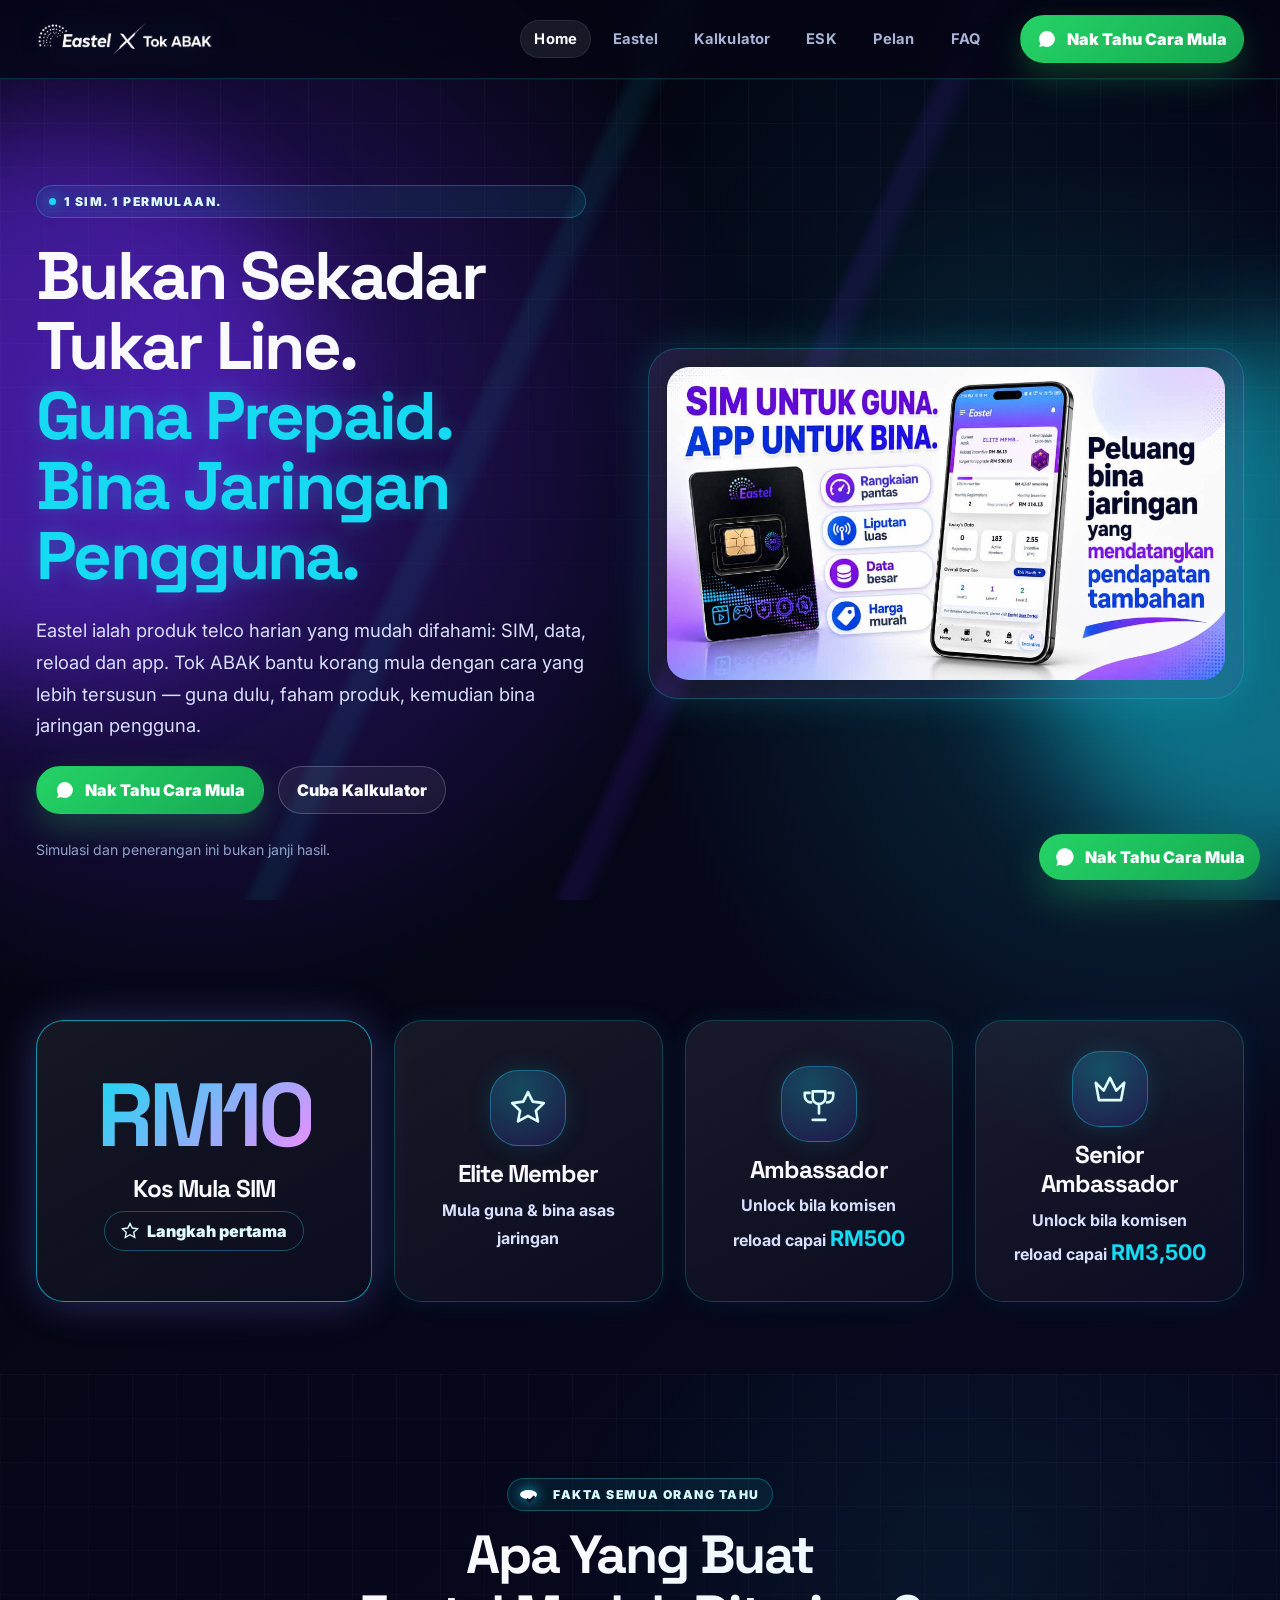
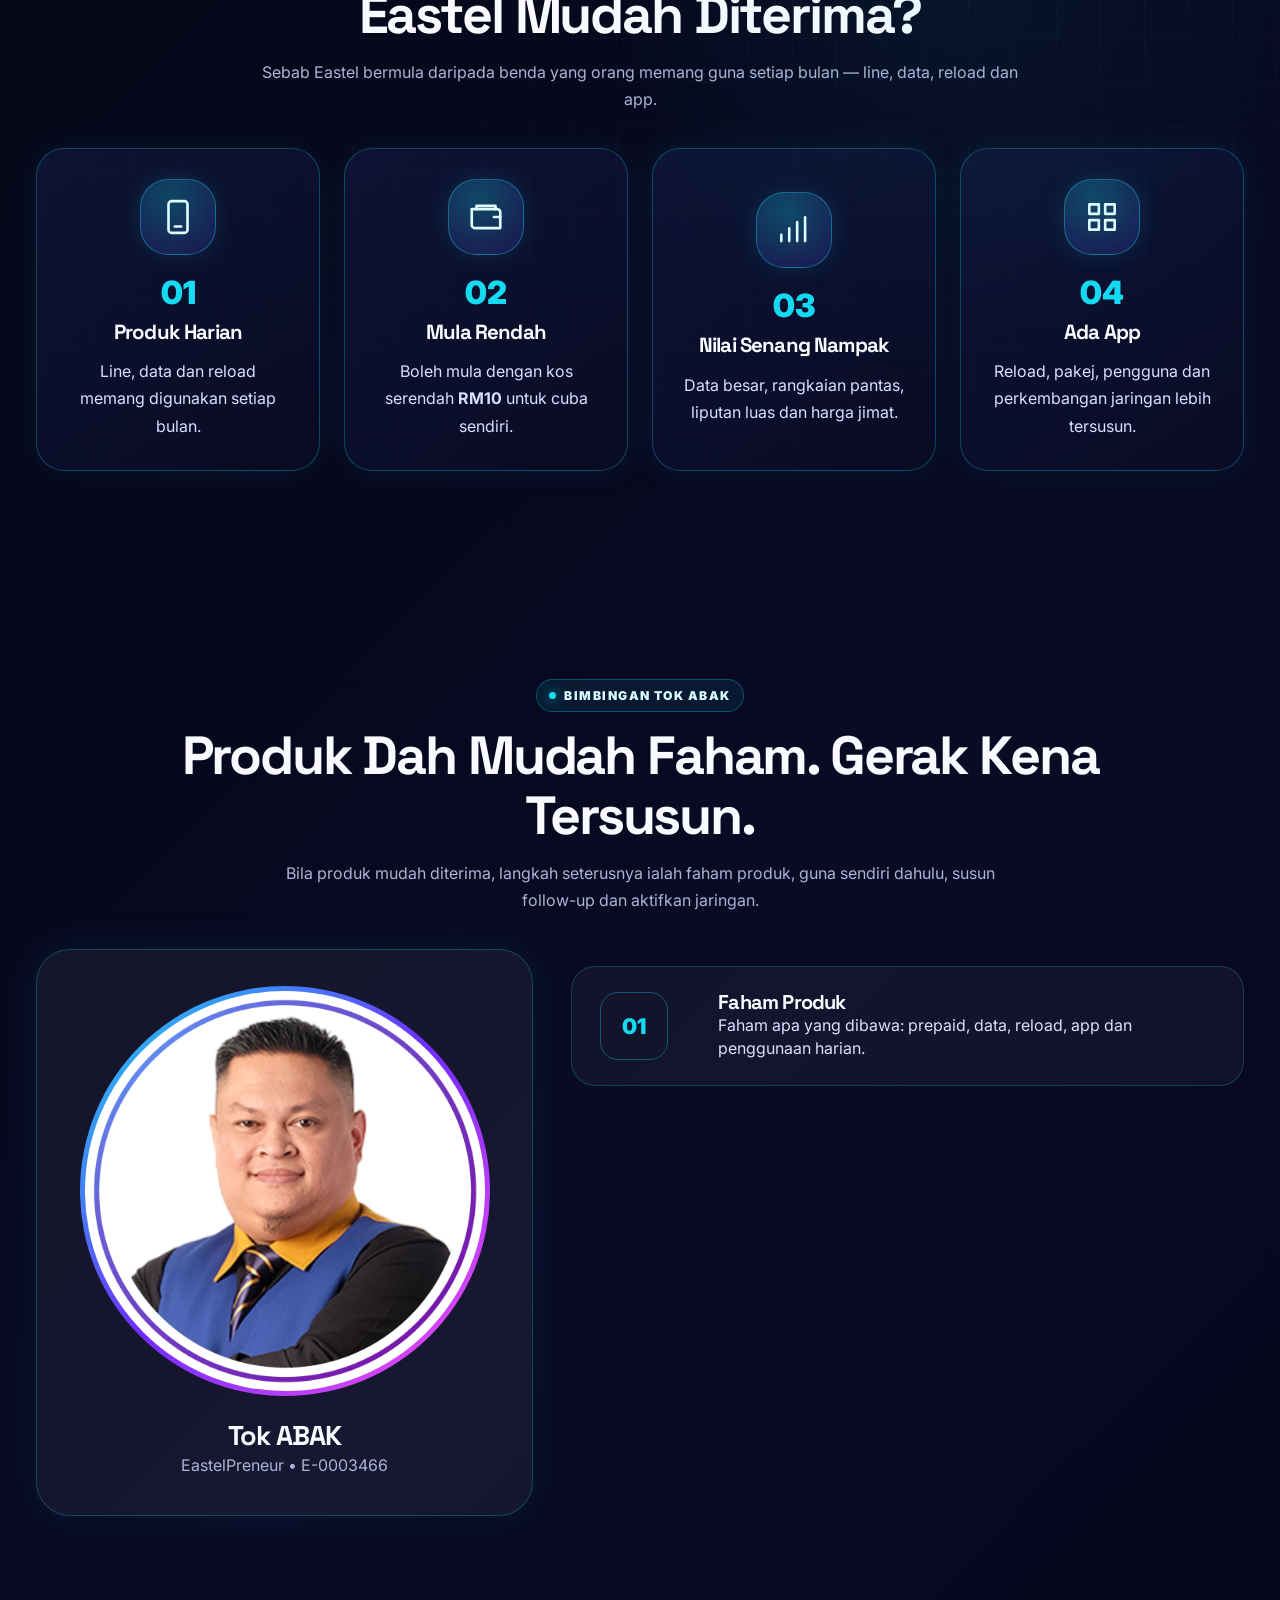
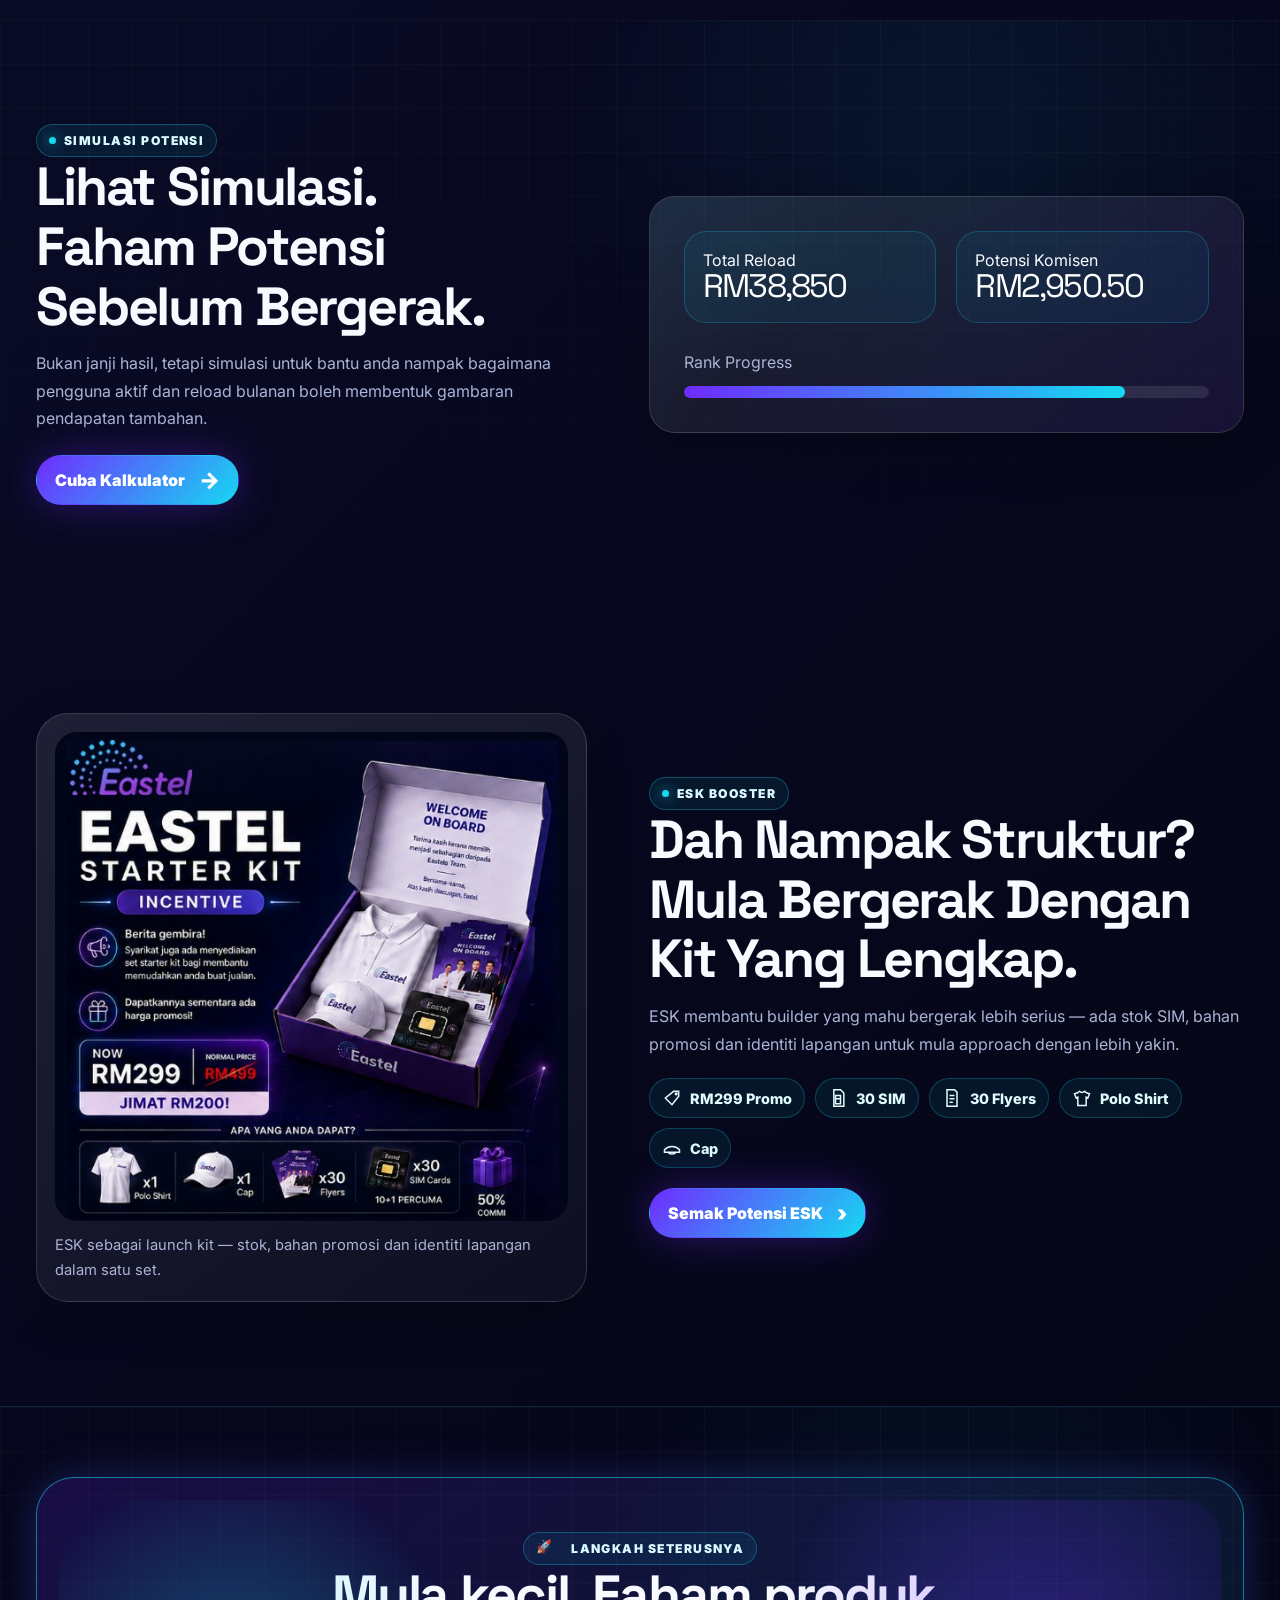
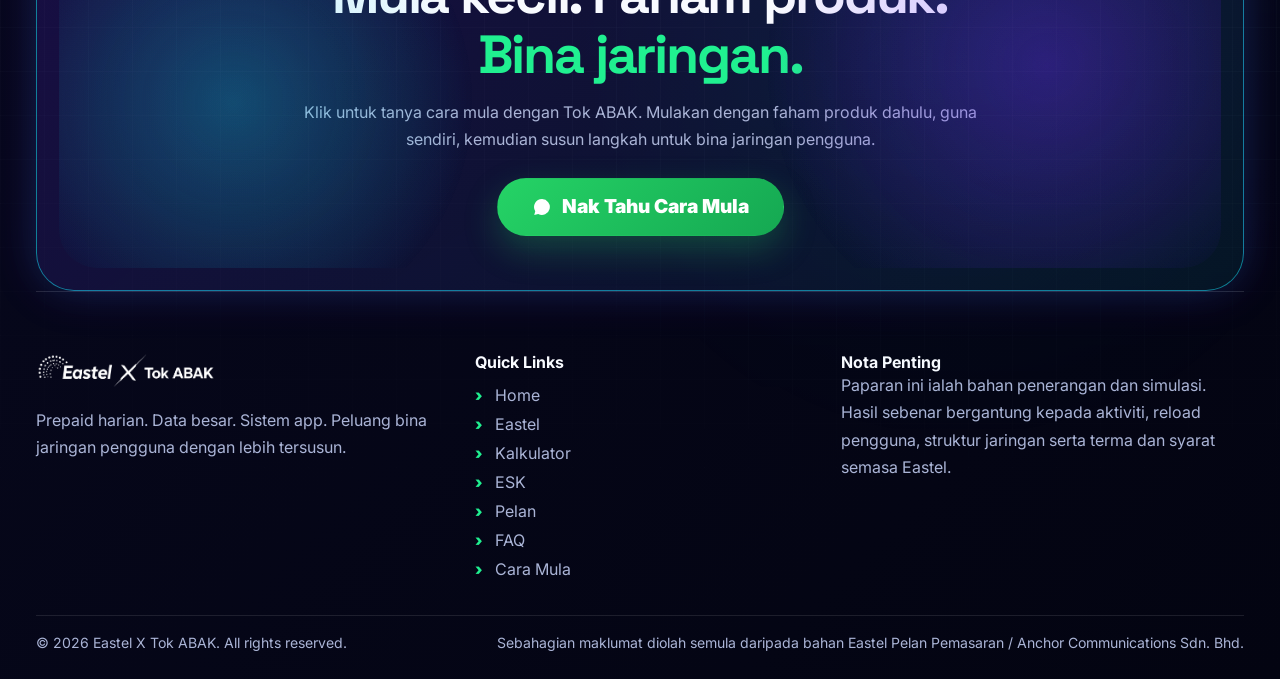
==== commit b3a69ad3: "Add files via upload" ====
--- a/index.html
+++ b/index.html
@@ -95,7 +95,7 @@
   </div>
 </section>
 </main>
-<footer class="site-footer section-dark upgraded-footer">
+<footer class="site-footer section-dark upgraded-footer home-footer">
   <div class="container cta-panel footer-cta-panel reveal">
     <span class="eyebrow rocket-eyebrow">Langkah Seterusnya</span>
     <h2>Mula kecil. Faham produk.<br><span class="green-text">Bina jaringan.</span></h2>
--- a/style.css
+++ b/style.css
@@ -509,70 +509,70 @@
   .data-table{min-width:480px;}
 }
 
-/* === V7 MOBILE-ONLY BONUS PENDAFTARAN ALIGNMENT FIX ===
+/* === V7 MOBILE-ONLY INSENTIF PENDAFTARAN ALIGNMENT FIX ===
    Scope: mobile/tablet-small only. Desktop layout remains untouched. */
 @media (max-width: 900px){
-  #bonus .section-head{
+  #insentif .section-head{
     text-align:left;
   }
-  #bonus .table-wrap.container{
+  #insentif .table-wrap.container{
     width:min(100% - 30px,var(--container));
     margin-left:auto;
     margin-right:auto;
     padding:0;
     overflow:visible;
   }
-  #bonus .data-table{
+  #insentif .data-table{
     width:100%;
     min-width:0;
     table-layout:fixed;
   }
-  #bonus .data-table th,
-  #bonus .data-table td{
+  #insentif .data-table th,
+  #insentif .data-table td{
     white-space:normal;
     text-align:center;
     padding:15px 10px;
     font-size:.94rem;
     line-height:1.25;
   }
-  #bonus .data-table th:first-child,
-  #bonus .data-table td:first-child{
+  #insentif .data-table th:first-child,
+  #insentif .data-table td:first-child{
     text-align:left;
     width:34%;
     padding-left:18px;
   }
-  #bonus .data-table th:nth-child(2),
-  #bonus .data-table td:nth-child(2),
-  #bonus .data-table th:nth-child(3),
-  #bonus .data-table td:nth-child(3){
+  #insentif .data-table th:nth-child(2),
+  #insentif .data-table td:nth-child(2),
+  #insentif .data-table th:nth-child(3),
+  #insentif .data-table td:nth-child(3){
     width:33%;
   }
 }
 
 @media (max-width: 520px){
-  #bonus .table-wrap.container{
+  #insentif .table-wrap.container{
     width:min(100% - 24px,var(--container));
     border-radius:22px;
   }
-  #bonus .data-table th,
-  #bonus .data-table td{
+  #insentif .data-table th,
+  #insentif .data-table td{
     padding:14px 8px;
     font-size:.88rem;
   }
-  #bonus .data-table th:first-child,
-  #bonus .data-table td:first-child{
+  #insentif .data-table th:first-child,
+  #insentif .data-table td:first-child{
     padding-left:14px;
   }
-  #bonus .data-table th:nth-child(2){font-size:.82rem;}
+  #insentif .data-table th:nth-child(2){font-size:.82rem;}
 }
 
 @media (max-width: 380px){
-  #bonus .table-wrap.container{width:min(100% - 20px,var(--container));}
-  #bonus .data-table{min-width:0!important;}
-  #bonus .data-table th,
-  #bonus .data-table td{font-size:.82rem;padding:12px 6px;}
-  #bonus .data-table th:first-child,
-  #bonus .data-table td:first-child{padding-left:12px;}
+  #insentif .table-wrap.container{width:min(100% - 20px,var(--container));}
+  #insentif .data-table{min-width:0!important;}
+  #insentif .data-table th,
+  #insentif .data-table td{font-size:.82rem;padding:12px 6px;}
+  #insentif .data-table th:first-child,
+  #insentif .data-table td:first-child{padding-left:12px;}
 }
 
 
@@ -814,3 +814,196 @@
 @media(max-width:1180px){.rank-progression-cards,.four-card-grid,.big-content-cards{grid-template-columns:repeat(2,1fr)}.six-card-grid{grid-template-columns:1fr 1fr}.mentor-v2-grid,.split-wide,.certificate-showcase{grid-template-columns:1fr}.certificate-card.large{grid-row:auto}.certificate-card.large img{height:auto}.sim-podium{min-height:330px}.hero-grid{grid-template-columns:1fr!important}.hero-stage,.sim-product-stage{max-width:760px;margin-inline:auto}.footer-cta-panel h2 br{display:none}}
 @media(max-width:760px){body{overflow-x:hidden}.container{width:min(100% - 32px,var(--container))}.section{padding:58px 0}.hero{padding-top:58px!important}.hero-copy{text-align:left}.home-hero-updated .hero-copy{text-align:left}.hero-actions{gap:12px}.hero-actions .btn{width:100%;justify-content:center}.rank-progression-cards,.four-card-grid,.six-card-grid,.big-content-cards{grid-template-columns:1fr}.rank-progress-card{min-height:190px;padding:26px 22px}.icon-feature-card{min-height:250px}.compact-icon-card{align-items:flex-start;padding:22px;gap:16px}.compact-icon-card .icon-bubble{width:60px;height:60px;border-radius:20px}.compact-icon-card .icon-bubble svg{width:30px;height:30px}.mentor-v2-grid{gap:26px}.mentor-id-card{padding:28px 18px}.mentor-avatar-ring{max-width:300px}.step-line-card{grid-template-columns:64px 1fr;padding:18px;gap:14px}.step-line-card span{width:52px;height:52px;border-radius:16px}.split-wide{gap:28px}.product-frame-large{padding:12px;border-radius:24px}.wide-stat-panel{padding:18px}.footer-cta-panel{padding:34px 18px}.footer-cta-panel h2{font-size:clamp(2.2rem,9vw,3rem)}.footer-cta-btn{width:100%;justify-content:center}.sim-podium{min-height:300px}.sim-podium img{max-width:88%}.app-experience-v2 h2{font-size:clamp(2.5rem,11vw,4rem)}.price-card-row{grid-template-columns:1fr 1fr;gap:12px}.price-card{padding:20px}.big-content-card{min-height:230px;padding:28px}.certificate-card,.certificate-card.large{grid-template-columns:1fr}.certificate-card{min-height:auto}.certificate-card img{max-height:460px}.chapter-pills-clean{justify-content:flex-start;flex-wrap:nowrap;overflow-x:auto;padding-bottom:10px}.chapter-pills-clean a{white-space:nowrap}.calc-hero-v12 .hero-copy h1{font-size:clamp(2.35rem,10vw,3.6rem)}.calc-hero-v12 .hero-copy{text-align:left}.guided-calculator-intro{text-align:left!important}.site-header{backdrop-filter:blur(18px)}}
 @media(max-width:480px){.container{width:min(100% - 28px,var(--container))}.section{padding:50px 0}h1{font-size:clamp(2.2rem,11vw,3rem)!important}h2{font-size:clamp(1.85rem,9.5vw,2.5rem)!important}.lead{font-size:1.02rem}.eyebrow{max-width:100%;white-space:normal}.clean-visual-frame{padding:10px;border-radius:22px}.rank-progress-card strong{font-size:clamp(3rem,18vw,5rem)}.icon-bubble{width:62px;height:62px;border-radius:22px}.icon-bubble svg{width:31px;height:31px}.icon-feature-card{padding:24px 20px}.compact-icon-card{display:grid;grid-template-columns:58px 1fr}.mentor-avatar-ring{max-width:250px}.step-line-card{grid-template-columns:1fr}.step-line-card span{margin-bottom:4px}.result-number{white-space:normal!important}.price-card-row{grid-template-columns:1fr}.big-content-card span{width:54px;height:54px}.certificate-card img{max-height:360px}.floating-wa{right:14px;bottom:14px}.footer-bottom{font-size:.78rem}.nav-shell{min-height:72px}.brand img{width:132px}}
+
+
+/* V13 Final asset placement: use user-provided SIM and ESK visuals without redundant preview framing */
+.sim-product-stage{
+  padding:20px;
+  background:linear-gradient(135deg,rgba(111,44,255,.10),rgba(22,217,242,.08));
+}
+.sim-podium{
+  min-height:auto;
+  padding:0;
+}
+.sim-podium:after{
+  display:none;
+}
+.sim-podium img{
+  width:100%;
+  max-width:100%;
+  height:auto;
+  display:block;
+  transform:none;
+  border-radius:28px;
+  box-shadow:0 22px 60px rgba(0,0,0,.28);
+}
+.product-frame img[src$="esk-starter-kit-clean.jpeg"],
+.product-frame img[src$="esk-home-premium.jpeg"]{
+  width:100%;
+  height:auto;
+  object-fit:contain;
+  object-position:center;
+  background:transparent;
+}
+.home-esk-v2 .product-frame img{
+  max-height:560px;
+  object-fit:contain;
+}
+#esk-summary .product-frame img{
+  max-height:480px;
+  object-fit:contain;
+}
+@media(max-width:760px){
+  .sim-product-stage{padding:12px;border-radius:26px;}
+  .sim-podium img{border-radius:22px;box-shadow:0 14px 38px rgba(0,0,0,.24);}
+  .home-esk-v2 .product-frame img,
+  #esk-summary .product-frame img,
+  .product-frame img[src$="esk-starter-kit-clean.jpeg"]{
+    max-height:none;
+  }
+}
+
+
+/* === V14 FINAL FULL AMENDMENT: asset, certificate, CTA and responsive polish === */
+/* Rocket badge: keep rocket, remove the default cyan dot so icon never overlaps. */
+.rocket-eyebrow{
+  gap:10px;
+}
+.rocket-eyebrow::before{
+  content:'🚀';
+  width:auto;
+  height:auto;
+  border-radius:0;
+  background:transparent;
+  box-shadow:none;
+  font-size:1.05em;
+  line-height:1;
+  transform:translateY(-1px);
+}
+
+/* App mockup from original V11 should be presented as product art, not screenshot-in-frame. */
+.app-experience-v2 .product-frame-large img{
+  object-fit:contain;
+  background:transparent;
+  max-height:620px;
+  padding:0;
+}
+.app-experience-v2 .product-frame-large{
+  overflow:hidden;
+}
+
+/* Certificate trust wall: NSP and ASP portrait, Shariah landscape wide highlight. */
+.certificate-showcase-v14{
+  display:grid;
+  grid-template-columns:1fr 1fr;
+  gap:26px;
+  align-items:stretch;
+}
+.certificate-showcase-v14 .certificate-card{
+  min-height:auto;
+  height:auto;
+  overflow:hidden;
+}
+.certificate-showcase-v14 .cert-portrait{
+  grid-template-columns:minmax(180px, .92fr) 1fr;
+  gap:22px;
+  align-items:center;
+}
+.certificate-showcase-v14 .cert-portrait img{
+  height:520px;
+  max-height:56vw;
+  object-fit:contain;
+  object-position:center;
+  background:#fff;
+}
+.certificate-showcase-v14 .cert-landscape{
+  grid-column:1 / -1;
+  display:grid;
+  grid-template-columns:minmax(420px,1.25fr) minmax(260px,.75fr);
+  gap:26px;
+  align-items:center;
+  padding:24px;
+  border-color:rgba(22,217,242,.38);
+  box-shadow:0 0 40px rgba(22,217,242,.10), 0 0 60px rgba(111,44,255,.12);
+}
+.certificate-showcase-v14 .cert-landscape img{
+  width:100%;
+  height:auto;
+  max-height:460px;
+  aspect-ratio: 16 / 10;
+  object-fit:contain;
+  background:#fff;
+  border-radius:18px;
+}
+
+/* Non-home pages no longer need a large repeated CTA panel; keep footer compact and credible. */
+.site-footer:not(.home-footer){
+  padding-top:58px;
+}
+
+/* Better image behavior across final assets on all screens. */
+.product-frame img,
+.clean-visual-frame img,
+.sim-product-stage img{
+  object-fit:contain;
+}
+
+/* Desktop/laptop optimization */
+@media (min-width:1280px){
+  .container{width:min(1240px, calc(100% - 72px));}
+  .hero-grid,.split-wide{gap:62px;}
+  .certificate-showcase-v14 .cert-portrait img{height:560px;}
+}
+
+/* Tablet and small laptop */
+@media(max-width:1060px){
+  .certificate-showcase-v14{
+    grid-template-columns:1fr;
+  }
+  .certificate-showcase-v14 .cert-portrait,
+  .certificate-showcase-v14 .cert-landscape{
+    grid-template-columns:1fr;
+  }
+  .certificate-showcase-v14 .cert-portrait img{
+    height:auto;
+    max-height:620px;
+  }
+  .certificate-showcase-v14 .cert-landscape img{
+    max-height:none;
+    aspect-ratio:auto;
+  }
+}
+
+/* Mobile optimization */
+@media(max-width:720px){
+  .certificate-showcase-v14{
+    gap:18px;
+  }
+  .certificate-showcase-v14 .certificate-card{
+    padding:14px;
+    border-radius:24px;
+  }
+  .certificate-showcase-v14 .cert-portrait img,
+  .certificate-showcase-v14 .cert-landscape img{
+    width:100%;
+    height:auto;
+    max-height:none;
+    border-radius:16px;
+  }
+  .certificate-showcase-v14 .cert-landscape{
+    padding:14px;
+    gap:16px;
+  }
+  .app-experience-v2 .product-frame-large img{
+    max-height:none;
+  }
+  .footer-cta-panel .rocket-eyebrow{
+    justify-content:center;
+  }
+}
+
+@media(max-width:480px){
+  .rocket-eyebrow::before{font-size:1em;}
+  .certificate-showcase-v14 .certificate-card h3{font-size:1.2rem;}
+  .certificate-showcase-v14 .certificate-card p{font-size:.95rem;}
+}
